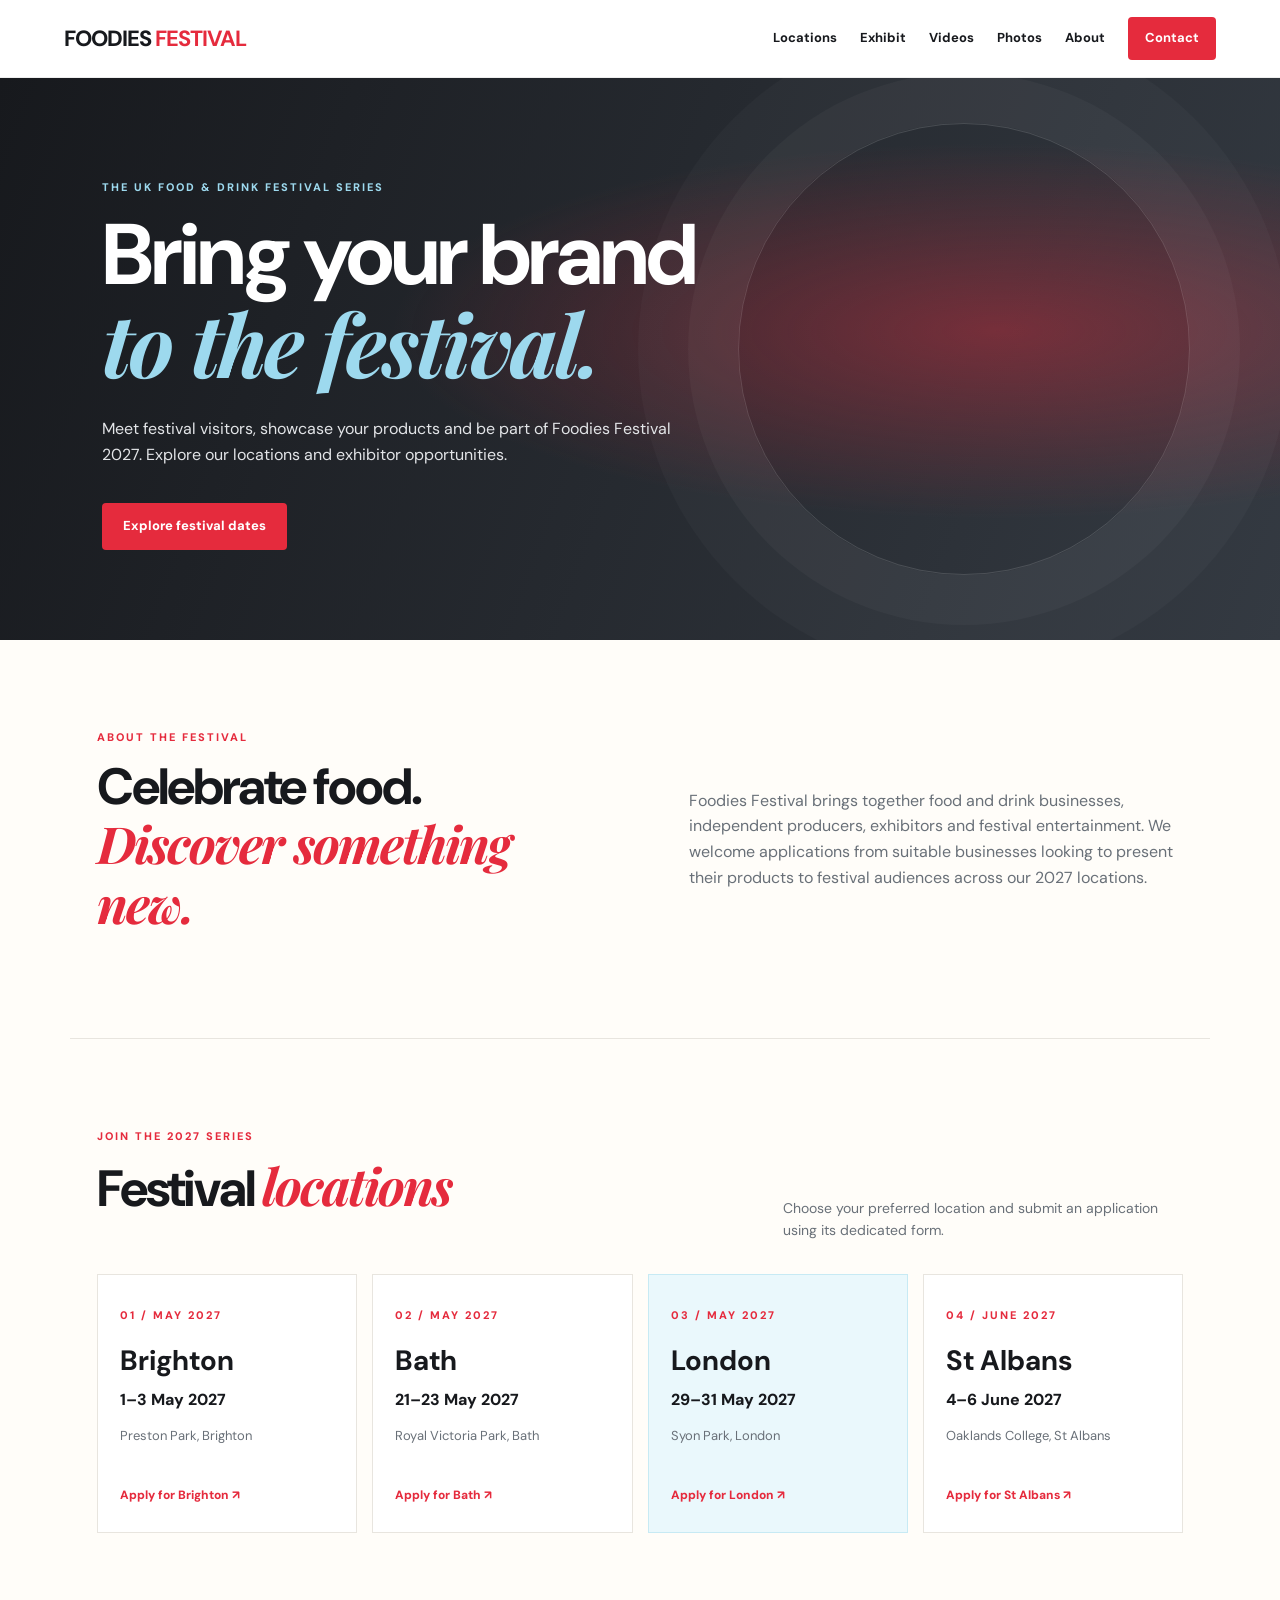
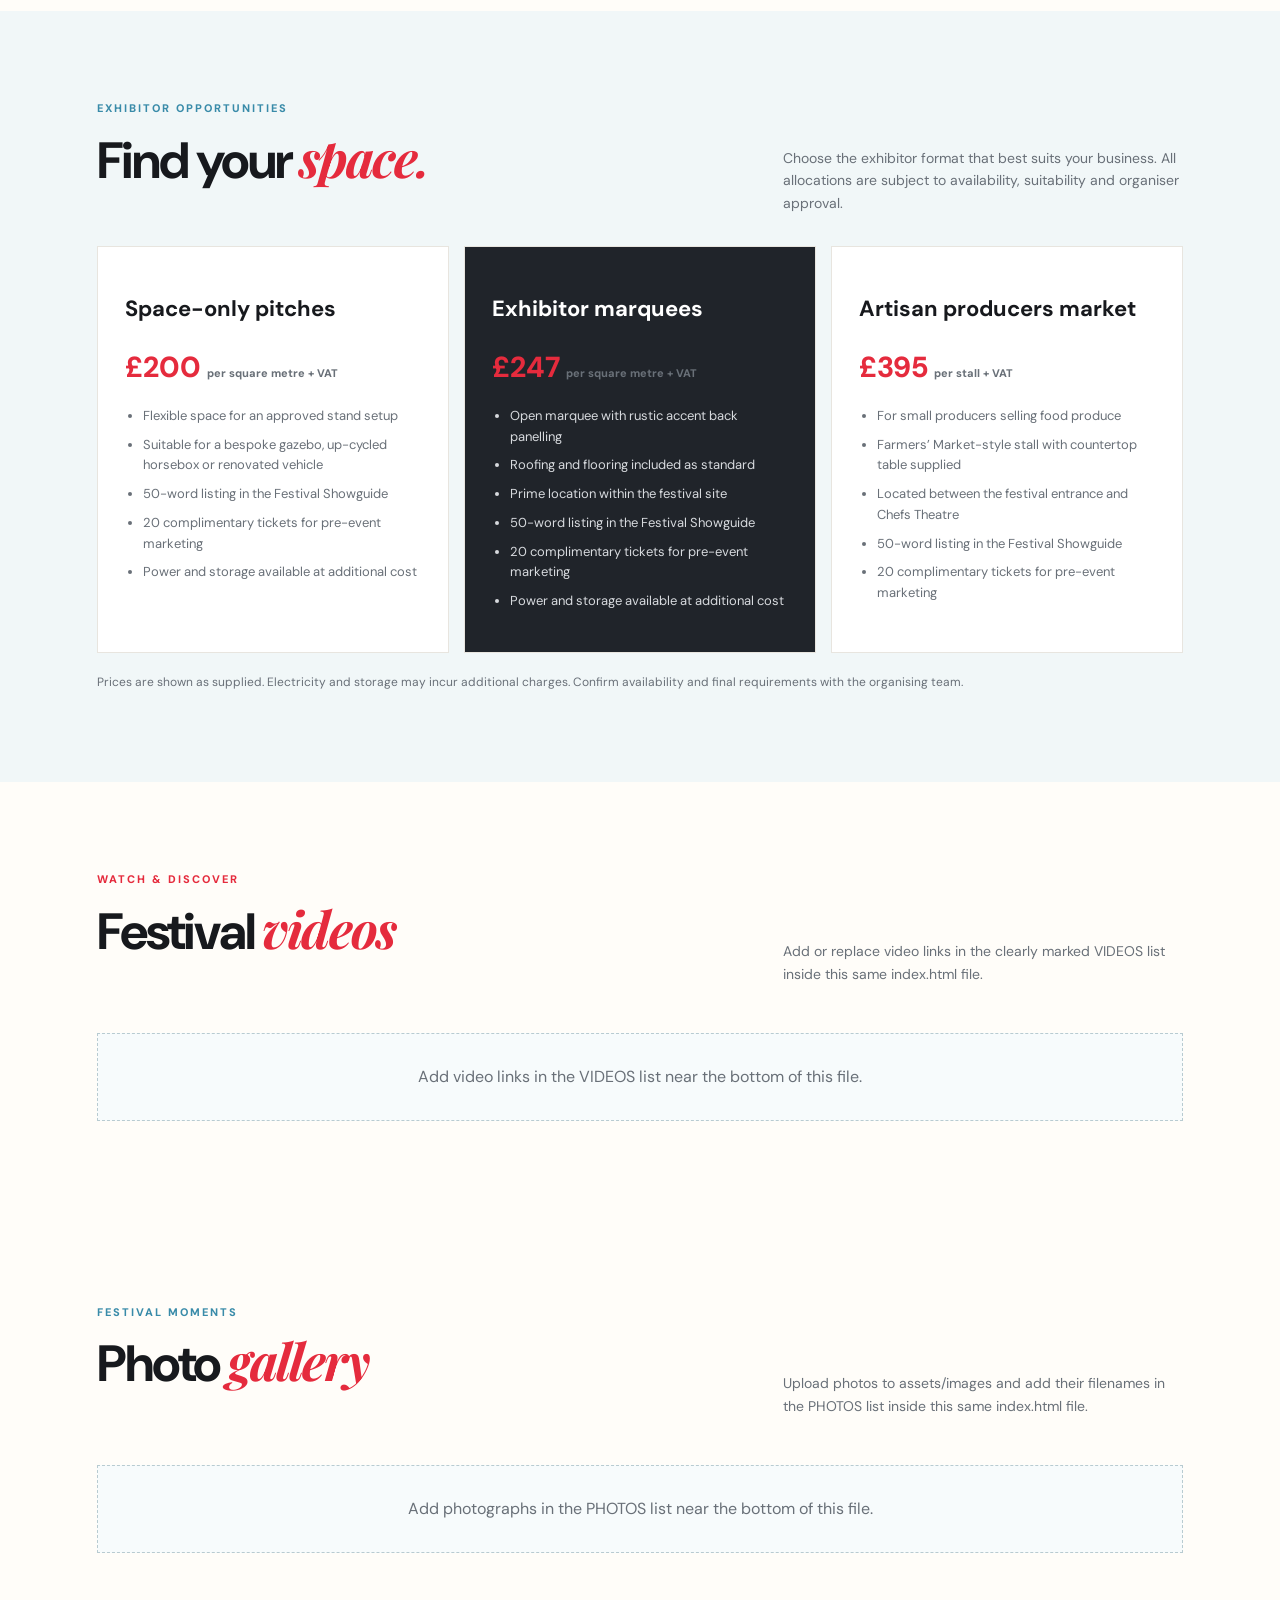
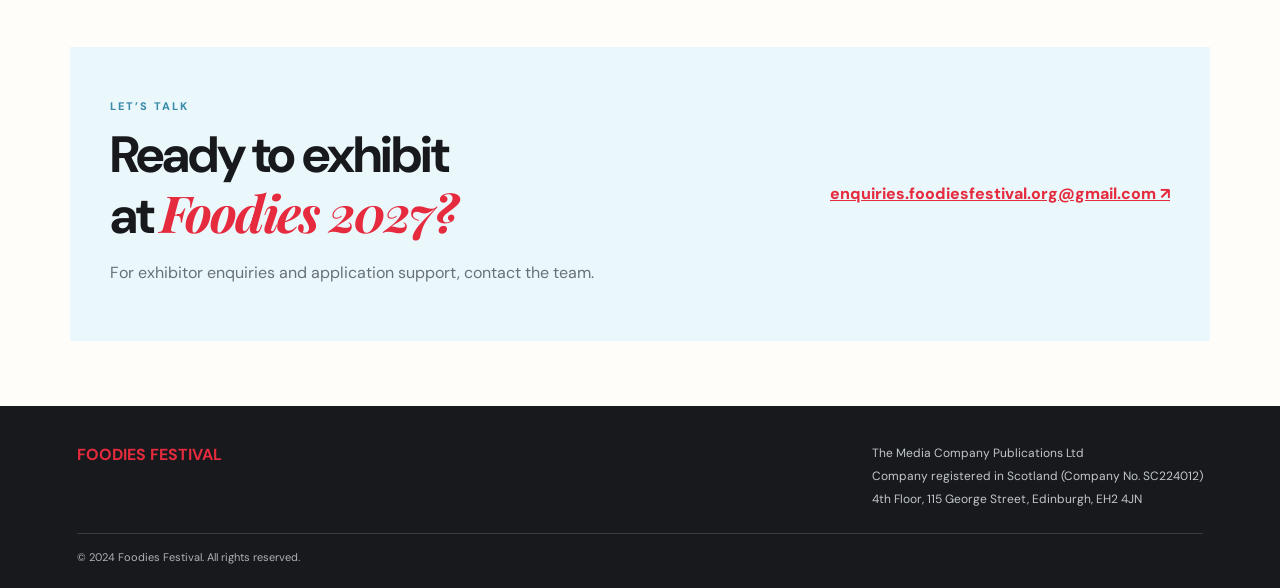
==== index.html @ bf8663ad "Rename foodies-festival-2027-index-only.html to index.html" ====
<!doctype html>
<html lang="en">
<head>
<meta charset="utf-8">
<meta name="viewport" content="width=device-width, initial-scale=1">
<meta name="theme-color" content="#e52b3d">
<meta name="description" content="Foodies Festival 2027 exhibitor and vendor applications.">
<title>Foodies Festival 2027 — Vendor Applications</title>

<!--
FOODIES FESTIVAL 2027 — SINGLE-FILE WEBSITE
Everything (HTML, styling and functionality) is in this index.html file.

ADD YOUR ORIGINAL LOGO:
Upload the original logo image into your GitHub repository at:
assets/images/foodies-logo.png
The website will display it automatically. Keep the logo image as an asset;
an image file cannot be stored inside this HTML file unless converted to
embedded data.

ADD PHOTOS:
1. Upload photos to assets/images/
2. Add their filenames to the PHOTOS list near the bottom of this file.

ADD VIDEOS:
Add YouTube embed links or Google Drive /preview links to the VIDEOS list
near the bottom of this file. For Drive, set sharing to "Anyone with the link".
-->
<style>
@import url('https://fonts.googleapis.com/css2?family=DM+Sans:wght@400;500;600;700;800&family=Playfair+Display:ital,wght@0,600;0,700;1,600&display=swap');
:root{--red:#e52b3d;--blue:#9dd9ee;--ink:#17191d;--muted:#697078;--paper:#fffdf9;--line:#e8e5df;--max:1140px}
*{box-sizing:border-box}html{scroll-behavior:smooth}body{margin:0;background:var(--paper);color:var(--ink);font-family:"DM Sans",Arial,sans-serif;line-height:1.6}a{color:inherit}
header{height:78px;padding:0 5%;display:flex;align-items:center;justify-content:space-between;background:#fff;position:sticky;top:0;z-index:20;border-bottom:1px solid #eee}
.brand{display:flex;align-items:center;text-decoration:none}.brand img{max-width:190px;max-height:58px;object-fit:contain}.brand-fallback{font-size:22px;font-weight:800;letter-spacing:-1px}.brand-fallback b,footer b{color:var(--red)}
nav{display:flex;align-items:center;gap:23px}nav a{text-decoration:none;font-size:13px;font-weight:700}nav a:hover,.event-card a:hover{color:var(--red)}.nav-cta{background:var(--red);color:white;padding:11px 17px;border-radius:4px}
.menu-toggle{display:none;border:0;background:none;font-size:27px}
.hero{min-height:550px;padding:90px max(8%,28px);display:flex;align-items:center;position:relative;overflow:hidden;color:white;background:radial-gradient(ellipse at 78% 45%,#e52b3d66,transparent 43%),linear-gradient(110deg,#17191d,#343a42)}
.hero:after{content:"";position:absolute;width:450px;height:450px;border:1px solid #ffffff25;border-radius:50%;right:7%;top:8%;box-shadow:0 0 0 50px #ffffff08,0 0 0 100px #ffffff06}
.hero-content{position:relative;z-index:1;max-width:690px}.eyebrow,small{font-size:11px;letter-spacing:2px;font-weight:800}.hero .eyebrow{color:var(--blue)}h1{font-size:clamp(48px,7vw,86px);line-height:1.02;letter-spacing:-3px;margin:15px 0 22px}h1 em{font-family:"Playfair Display",Georgia,serif;color:var(--blue)}.hero-copy{max-width:570px;color:#e3e5e8;font-size:16px}.button{display:inline-block;margin-top:20px;padding:13px 21px;background:var(--red);color:white;text-decoration:none;font-weight:800;border-radius:4px;font-size:13px}
.wrap{max-width:var(--max);margin:auto;padding:78px 27px}h2{font-size:clamp(34px,4vw,51px);line-height:1.12;letter-spacing:-2px;margin:8px 0 25px}h2 em{font-family:"Playfair Display",Georgia,serif;color:var(--red)}.red{color:var(--red)}.blue{color:#398ba9}
.intro{display:grid;grid-template-columns:1fr 1fr;gap:9%;align-items:center;border-bottom:1px solid var(--line)}.intro>p,.section-lead,.muted{color:var(--muted)}
.section-head{display:flex;justify-content:space-between;align-items:end;gap:35px;margin-bottom:32px}.section-lead{max-width:400px;margin:0;font-size:14px}
.grid{display:grid;gap:15px}.events{grid-template-columns:repeat(4,1fr)}.event-card{padding:26px 22px;background:white;border:1px solid var(--line);min-height:240px;position:relative}.event-card.featured{background:#eaf8fc;border-color:#c7eaf4}.event-card h3{font-size:28px;margin:13px 0 3px}.event-date{font-weight:800;margin:0}.event-venue{font-size:13px;color:var(--muted);min-height:42px}.event-card a{font-size:12px;color:var(--red);font-weight:800;text-decoration:none}
.pricing{background:#f1f7f8}.pricing .wrap{max-width:var(--max)}.prices{grid-template-columns:repeat(3,1fr)}.price-card{background:white;padding:27px;border:1px solid var(--line)}.price-card.dark{background:#20242a;color:white}.price-card h3{font-size:22px;line-height:1.2}.price{font-size:29px;color:var(--red);font-weight:800;margin:8px 0 15px}.price small{font-size:11px;letter-spacing:0;color:var(--muted)}.price-card ul{padding-left:18px;color:var(--muted);font-size:13px}.price-card.dark ul{color:#d7dade}.price-card li{margin:8px 0}.note{font-size:12px;color:var(--muted);margin-top:20px}
.video-grid{grid-template-columns:repeat(2,1fr)}.video-frame{aspect-ratio:16/9;background:#17191d;border-radius:5px;overflow:hidden}.video-frame iframe{width:100%;height:100%;border:0}.video-card h3{font-size:14px;margin:10px 0}
.photo-grid{grid-template-columns:repeat(3,1fr)}.photo-tile{padding:0;border:0;aspect-ratio:4/3;overflow:hidden;background:#eaf8fc;cursor:zoom-in;border-radius:4px}.photo-tile img{width:100%;height:100%;object-fit:cover;display:block;transition:transform .3s}.photo-tile:hover img{transform:scale(1.04)}.empty{grid-column:1/-1;padding:30px;text-align:center;border:1px dashed #b8cbd1;color:var(--muted);background:#f7fbfc}
.contact{display:flex;align-items:center;justify-content:space-between;gap:25px;background:#eaf8fc;margin-bottom:65px;padding:40px}.contact h2{margin-bottom:10px}.contact a{font-weight:800;color:var(--red);overflow-wrap:anywhere}
footer{background:#17191d;color:white;padding:36px 6% 22px}footer .foot-inner{max-width:var(--max);margin:auto;display:flex;justify-content:space-between;gap:25px;align-items:start}footer p{font-size:12px;line-height:1.9;color:#c2c7cc;margin:0}footer .copyright{max-width:var(--max);margin:22px auto 0;border-top:1px solid #ffffff25;padding-top:15px;color:#aeb3b9;font-size:11px}
dialog{border:0;padding:14px;background:#111;max-width:94vw;border-radius:6px}dialog::backdrop{background:#000d}dialog img{display:block;max-width:88vw;max-height:80vh;object-fit:contain}dialog button{display:block;margin:0 0 8px auto;border:0;padding:7px 12px;cursor:pointer}
@media(max-width:850px){nav{gap:13px}nav a{font-size:12px}.events{grid-template-columns:repeat(2,1fr)}.prices{grid-template-columns:1fr 1fr}.price-card:last-child{grid-column:1/-1}}
@media(max-width:650px){header{height:68px}.menu-toggle{display:block}nav{display:none;position:absolute;top:68px;left:0;right:0;background:#fff;padding:20px 25px 24px;box-shadow:0 10px 18px #0001;align-items:stretch;flex-direction:column;gap:17px}nav.open{display:flex}nav .nav-cta{text-align:center}.hero{min-height:510px;padding:75px 25px}.wrap{padding:60px 22px}.intro{grid-template-columns:1fr;gap:12px}.section-head{display:block}.section-lead{margin-top:13px}.events,.prices,.video-grid{grid-template-columns:1fr}.price-card:last-child{grid-column:auto}.photo-grid{grid-template-columns:repeat(2,1fr)}.contact{display:block;margin:0 14px 50px;padding:28px 22px}.contact a{display:inline-block;margin-top:17px;font-size:14px}footer .foot-inner{display:block}footer p{margin-top:16px}}
@media(prefers-reduced-motion:reduce){html{scroll-behavior:auto}*,*::before,*::after{transition:none!important}}
</style>
</head>
<body>
<header>
  <a class="brand" href="#home" aria-label="Foodies Festival home">
    <img src="assets/images/foodies-logo.png" alt="Foodies Festival logo" onerror="this.hidden=true;this.nextElementSibling.hidden=false">
    <span class="brand-fallback" hidden>FOODIES <b>FESTIVAL</b></span>
  </a>
  <button class="menu-toggle" aria-label="Open menu" aria-expanded="false">☰</button>
  <nav>
    <a href="#locations">Locations</a><a href="#opportunities">Exhibit</a><a href="#videos">Videos</a><a href="#gallery">Photos</a><a href="#about">About</a><a href="#contact" class="nav-cta">Contact</a>
  </nav>
</header>

<main id="home">
<section class="hero"><div class="hero-content">
  <p class="eyebrow">THE UK FOOD & DRINK FESTIVAL SERIES</p>
  <h1>Bring your brand<br><em>to the festival.</em></h1>
  <p class="hero-copy">Meet festival visitors, showcase your products and be part of Foodies Festival 2027. Explore our locations and exhibitor opportunities.</p>
  <a class="button" href="#locations">Explore festival dates</a>
</div></section>

<section class="wrap intro" id="about">
  <div><p class="eyebrow red">ABOUT THE FESTIVAL</p><h2>Celebrate food.<br><em>Discover something new.</em></h2></div>
  <p>Foodies Festival brings together food and drink businesses, independent producers, exhibitors and festival entertainment. We welcome applications from suitable businesses looking to present their products to festival audiences across our 2027 locations.</p>
</section>

<section class="wrap" id="locations">
  <div class="section-head"><div><p class="eyebrow red">JOIN THE 2027 SERIES</p><h2>Festival <em>locations</em></h2></div><p class="section-lead">Choose your preferred location and submit an application using its dedicated form.</p></div>
  <div class="grid events">
    <article class="event-card"><small class="red">01 / MAY 2027</small><h3>Brighton</h3><p class="event-date">1–3 May 2027</p><p class="event-venue">Preston Park, Brighton</p><a href="https://forms.gle/UnJWGFbuZVYTv3YJ9" target="_blank" rel="noopener">Apply for Brighton ↗</a></article>
    <article class="event-card"><small class="red">02 / MAY 2027</small><h3>Bath</h3><p class="event-date">21–23 May 2027</p><p class="event-venue">Royal Victoria Park, Bath</p><a href="https://forms.gle/Rv2wLnhvD7RY8WnKA" target="_blank" rel="noopener">Apply for Bath ↗</a></article>
    <article class="event-card featured"><small class="red">03 / MAY 2027</small><h3>London</h3><p class="event-date">29–31 May 2027</p><p class="event-venue">Syon Park, London</p><a href="https://forms.gle/SWzJC5YwPgg1yeUp7" target="_blank" rel="noopener">Apply for London ↗</a></article>
    <article class="event-card"><small class="red">04 / JUNE 2027</small><h3>St Albans</h3><p class="event-date">4–6 June 2027</p><p class="event-venue">Oaklands College, St Albans</p><a href="https://forms.gle/ar5641Hg3BvzJhQH6" target="_blank" rel="noopener">Apply for St Albans ↗</a></article>
  </div>
</section>

<section class="pricing" id="opportunities"><div class="wrap">
  <div class="section-head"><div><p class="eyebrow blue">EXHIBITOR OPPORTUNITIES</p><h2>Find your <em>space.</em></h2></div><p class="section-lead">Choose the exhibitor format that best suits your business. All allocations are subject to availability, suitability and organiser approval.</p></div>
  <div class="grid prices">
    <article class="price-card"><h3>Space-only pitches</h3><p class="price">£200 <small>per square metre + VAT</small></p><ul><li>Flexible space for an approved stand setup</li><li>Suitable for a bespoke gazebo, up-cycled horsebox or renovated vehicle</li><li>50-word listing in the Festival Showguide</li><li>20 complimentary tickets for pre-event marketing</li><li>Power and storage available at additional cost</li></ul></article>
    <article class="price-card dark"><h3>Exhibitor marquees</h3><p class="price">£247 <small>per square metre + VAT</small></p><ul><li>Open marquee with rustic accent back panelling</li><li>Roofing and flooring included as standard</li><li>Prime location within the festival site</li><li>50-word listing in the Festival Showguide</li><li>20 complimentary tickets for pre-event marketing</li><li>Power and storage available at additional cost</li></ul></article>
    <article class="price-card"><h3>Artisan producers market</h3><p class="price">£395 <small>per stall + VAT</small></p><ul><li>For small producers selling food produce</li><li>Farmers’ Market-style stall with countertop table supplied</li><li>Located between the festival entrance and Chefs Theatre</li><li>50-word listing in the Festival Showguide</li><li>20 complimentary tickets for pre-event marketing</li></ul></article>
  </div>
  <p class="note">Prices are shown as supplied. Electricity and storage may incur additional charges. Confirm availability and final requirements with the organising team.</p>
</div></section>

<section class="wrap" id="videos">
  <div class="section-head"><div><p class="eyebrow red">WATCH & DISCOVER</p><h2>Festival <em>videos</em></h2></div><p class="section-lead">Add or replace video links in the clearly marked VIDEOS list inside this same index.html file.</p></div>
  <div id="video-gallery" class="grid video-grid"><p class="empty">Add video links in the VIDEOS list near the bottom of this file.</p></div>
</section>

<section class="wrap" id="gallery">
  <div class="section-head"><div><p class="eyebrow blue">FESTIVAL MOMENTS</p><h2>Photo <em>gallery</em></h2></div><p class="section-lead">Upload photos to assets/images and add their filenames in the PHOTOS list inside this same index.html file.</p></div>
  <div id="photo-gallery" class="grid photo-grid"><p class="empty">Add photographs in the PHOTOS list near the bottom of this file.</p></div>
</section>

<section class="wrap contact" id="contact">
  <div><p class="eyebrow blue">LET’S TALK</p><h2>Ready to exhibit<br>at <em>Foodies 2027?</em></h2><p class="muted">For exhibitor enquiries and application support, contact the team.</p></div>
  <a href="mailto:enquiries.foodiesfestival.org@gmail.com">enquiries.foodiesfestival.org@gmail.com ↗</a>
</section>
</main>

<footer><div class="foot-inner"><div><b>FOODIES FESTIVAL</b></div><p>The Media Company Publications Ltd<br>Company registered in Scotland (Company No. SC224012)<br>4th Floor, 115 George Street, Edinburgh, EH2 4JN</p></div><div class="copyright">© 2024 Foodies Festival. All rights reserved.</div></footer>
<dialog id="photo-viewer"><button id="close-viewer" type="button">Close ×</button><img id="viewer-image" alt="Enlarged festival photograph"></dialog>

<script>
/* ==========================================================
   EDIT ONLY THESE TWO LISTS TO ADD YOUR PHOTOS AND VIDEOS.
   This script is part of index.html — no extra JS file needed.
   ========================================================== */

// PHOTOS: Upload each image to assets/images/ and list its path.
// Example: { src: "assets/images/brighton-01.jpg", alt: "Brighton festival" }
const PHOTOS = [
  // { src: "assets/images/photo-01.jpg", alt: "Foodies Festival food stalls" },
  // { src: "assets/images/photo-02.jpg", alt: "Festival visitors" }
];

// VIDEOS: Google Drive uses /preview. YouTube uses /embed/VIDEO_ID.
// Example: { title: "Festival highlights", url: "https://drive.google.com/file/d/FILE_ID/preview" }
const VIDEOS = [
  // { title: "Foodies Festival highlights", url: "https://drive.google.com/file/d/FILE_ID/preview" },
  // { title: "Festival video", url: "https://www.youtube.com/embed/VIDEO_ID" }
];

document.addEventListener("DOMContentLoaded", () => {
  const menu = document.querySelector(".menu-toggle");
  const nav = document.querySelector("header nav");
  menu?.addEventListener("click", () => {
    const open = nav.classList.toggle("open");
    menu.setAttribute("aria-expanded", String(open));
    menu.setAttribute("aria-label", open ? "Close menu" : "Open menu");
  });
  nav?.querySelectorAll("a").forEach(link => link.addEventListener("click", () => {
    nav.classList.remove("open");
    menu?.setAttribute("aria-expanded", "false");
  }));

  const photoArea = document.getElementById("photo-gallery");
  if (PHOTOS.length) {
    photoArea.innerHTML = "";
    PHOTOS.forEach(photo => {
      const button = document.createElement("button");
      button.className = "photo-tile";
      button.type = "button";
      const image = document.createElement("img");
      image.src = photo.src;
      image.alt = photo.alt || "Foodies Festival photograph";
      image.loading = "lazy";
      button.appendChild(image);
      button.addEventListener("click", () => {
        document.getElementById("viewer-image").src = photo.src;
        document.getElementById("viewer-image").alt = image.alt;
        document.getElementById("photo-viewer").showModal();
      });
      photoArea.appendChild(button);
    });
  }

  const videoArea = document.getElementById("video-gallery");
  if (VIDEOS.length) {
    videoArea.innerHTML = "";
    VIDEOS.forEach(video => {
      const card = document.createElement("article");
      card.className = "video-card";
      const frame = document.createElement("div");
      frame.className = "video-frame";
      const iframe = document.createElement("iframe");
      iframe.src = video.url;
      iframe.title = video.title || "Foodies Festival video";
      iframe.loading = "lazy";
      iframe.allow = "autoplay; encrypted-media; picture-in-picture";
      iframe.allowFullscreen = true;
      const title = document.createElement("h3");
      title.textContent = video.title || "Festival video";
      frame.appendChild(iframe);
      card.append(frame, title);
      videoArea.appendChild(card);
    });
  }

  document.getElementById("close-viewer")?.addEventListener("click", () => {
    document.getElementById("photo-viewer").close();
  });
  document.getElementById("photo-viewer")?.addEventListener("click", event => {
    if (event.target.id === "photo-viewer") event.target.close();
  });
});
</script>
</body>
</html>
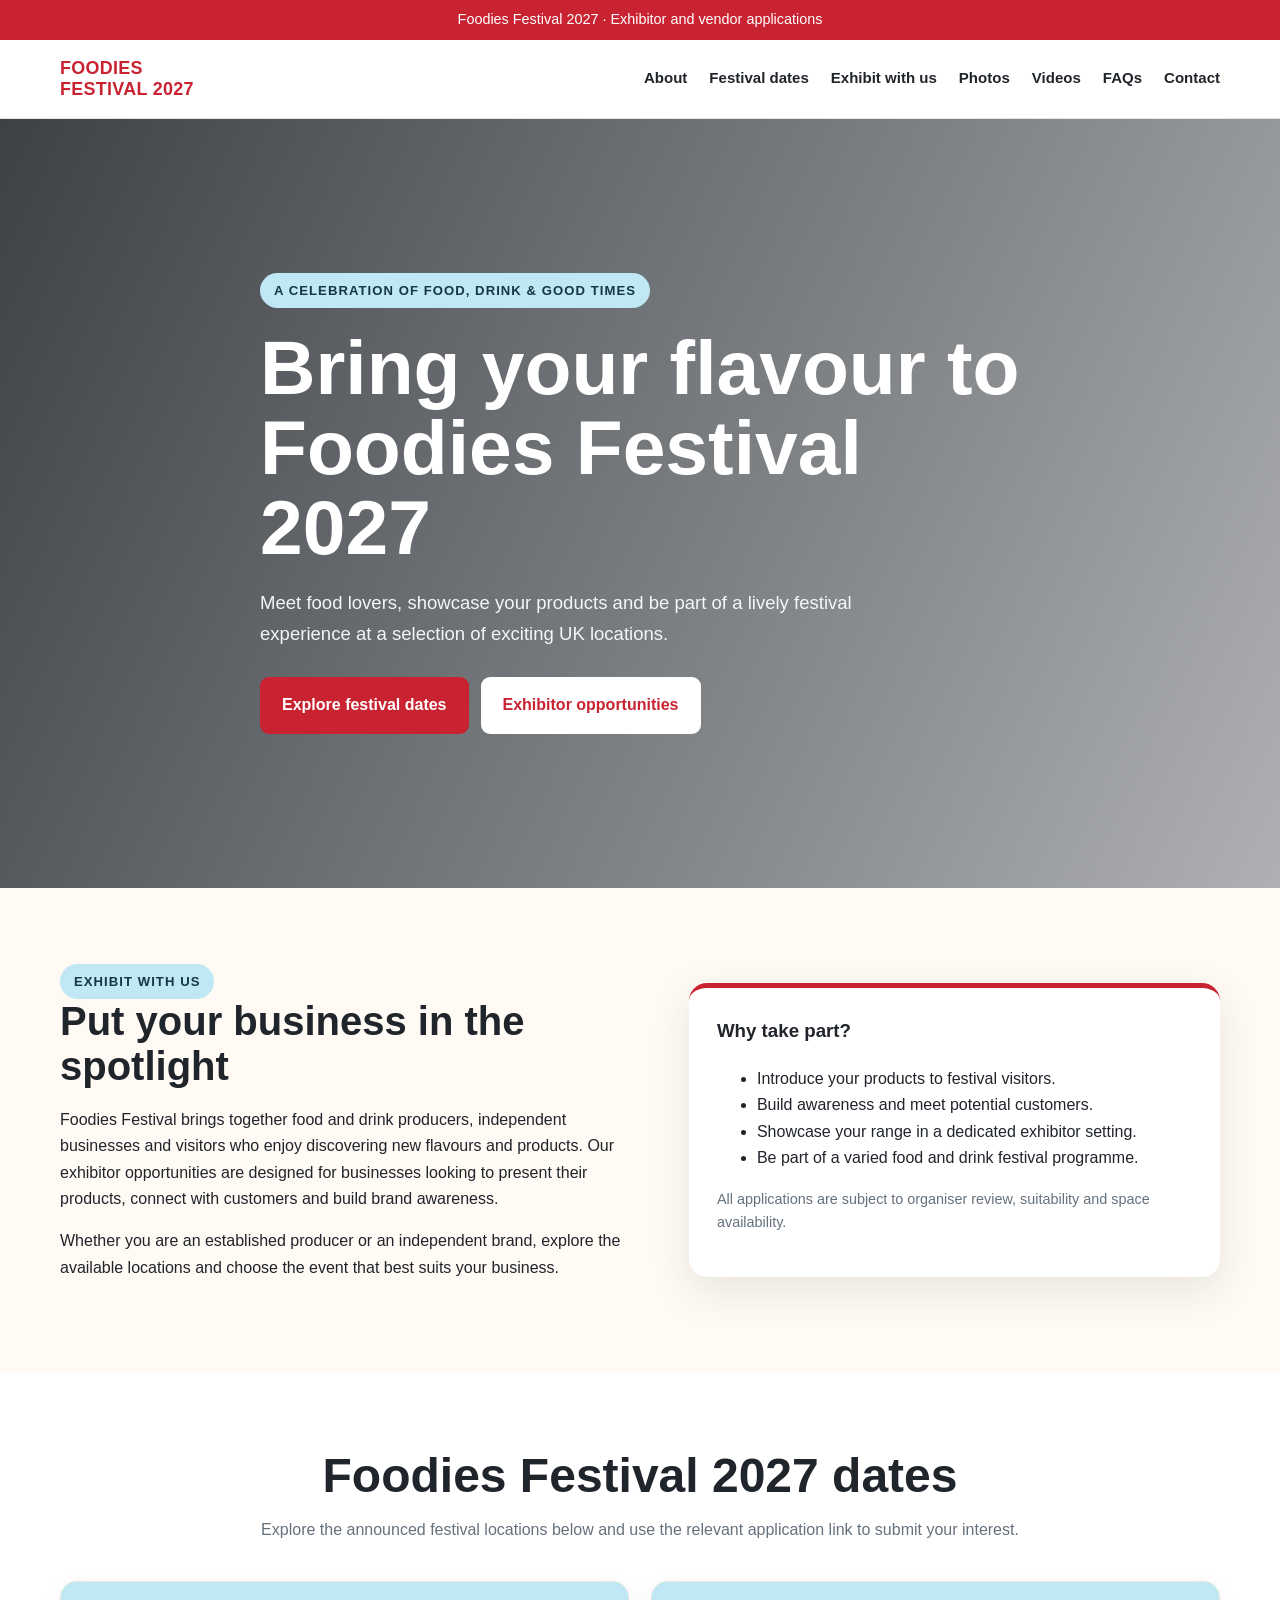
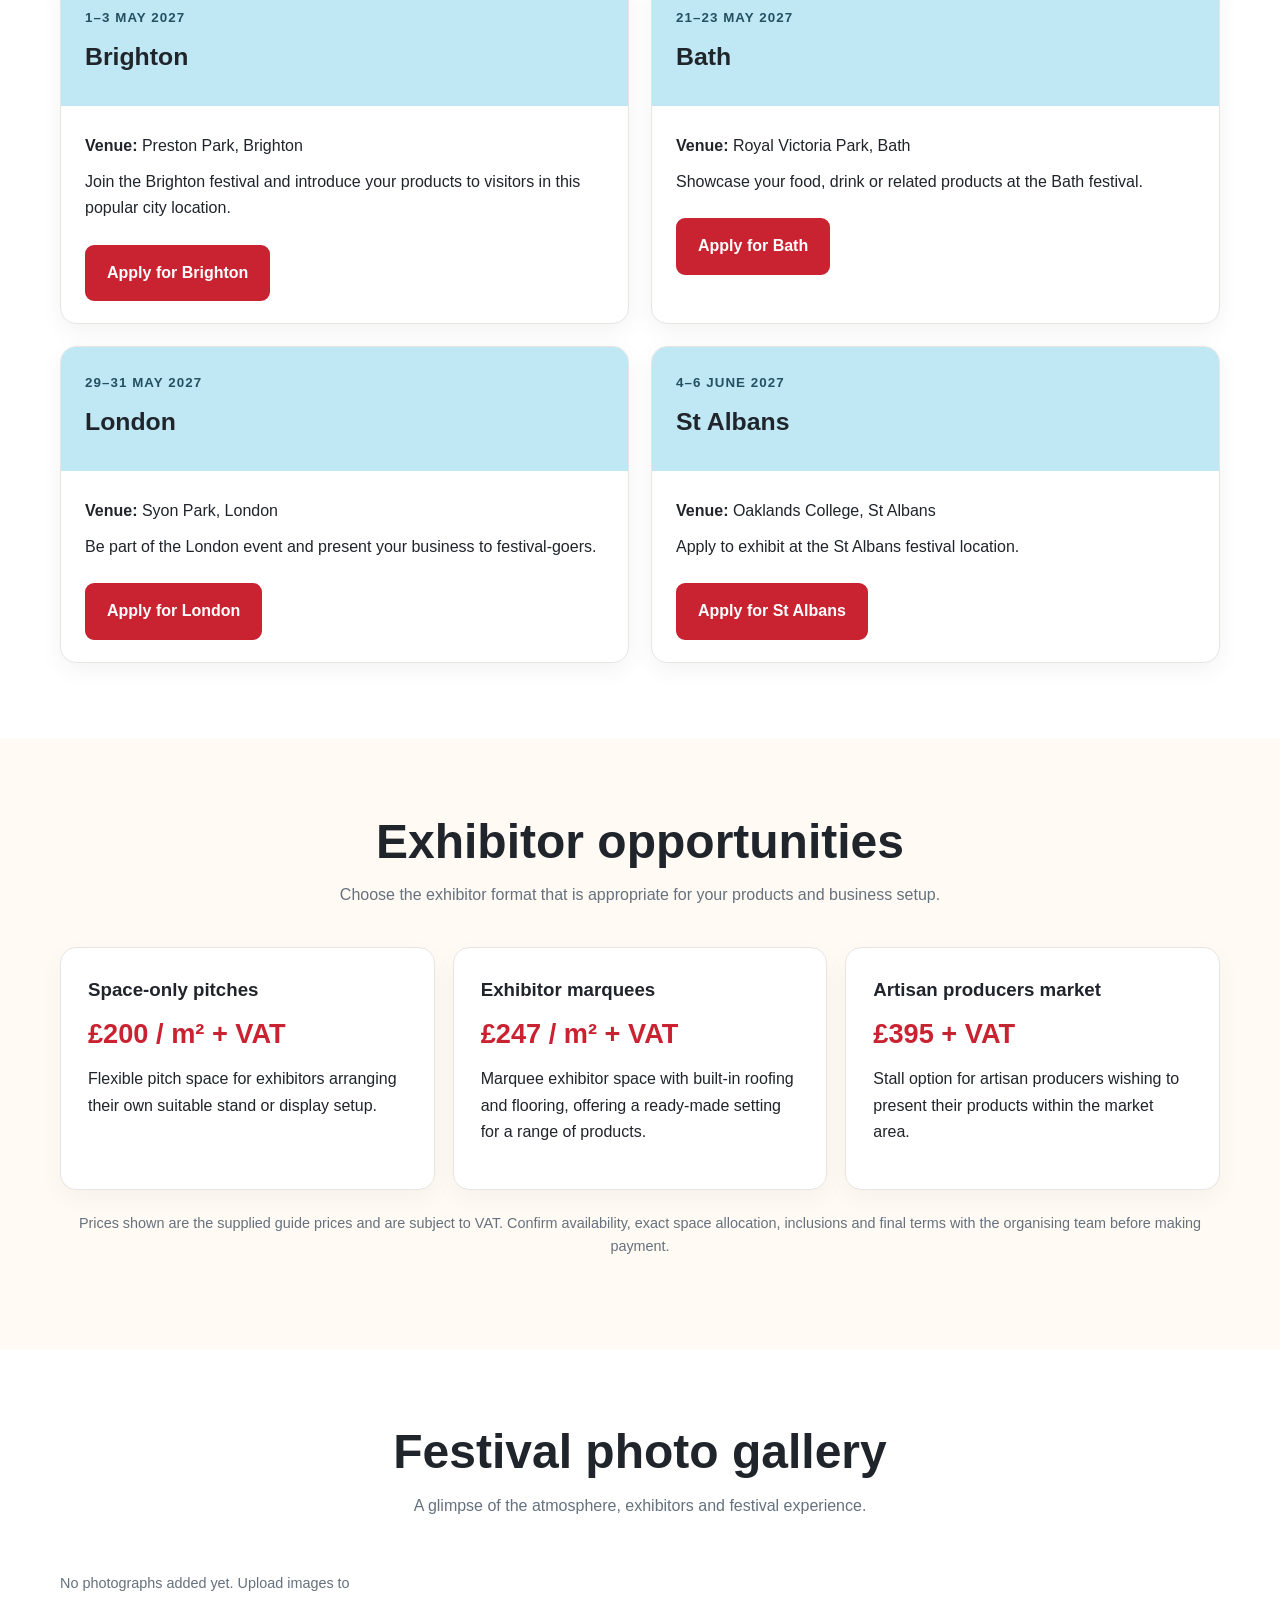
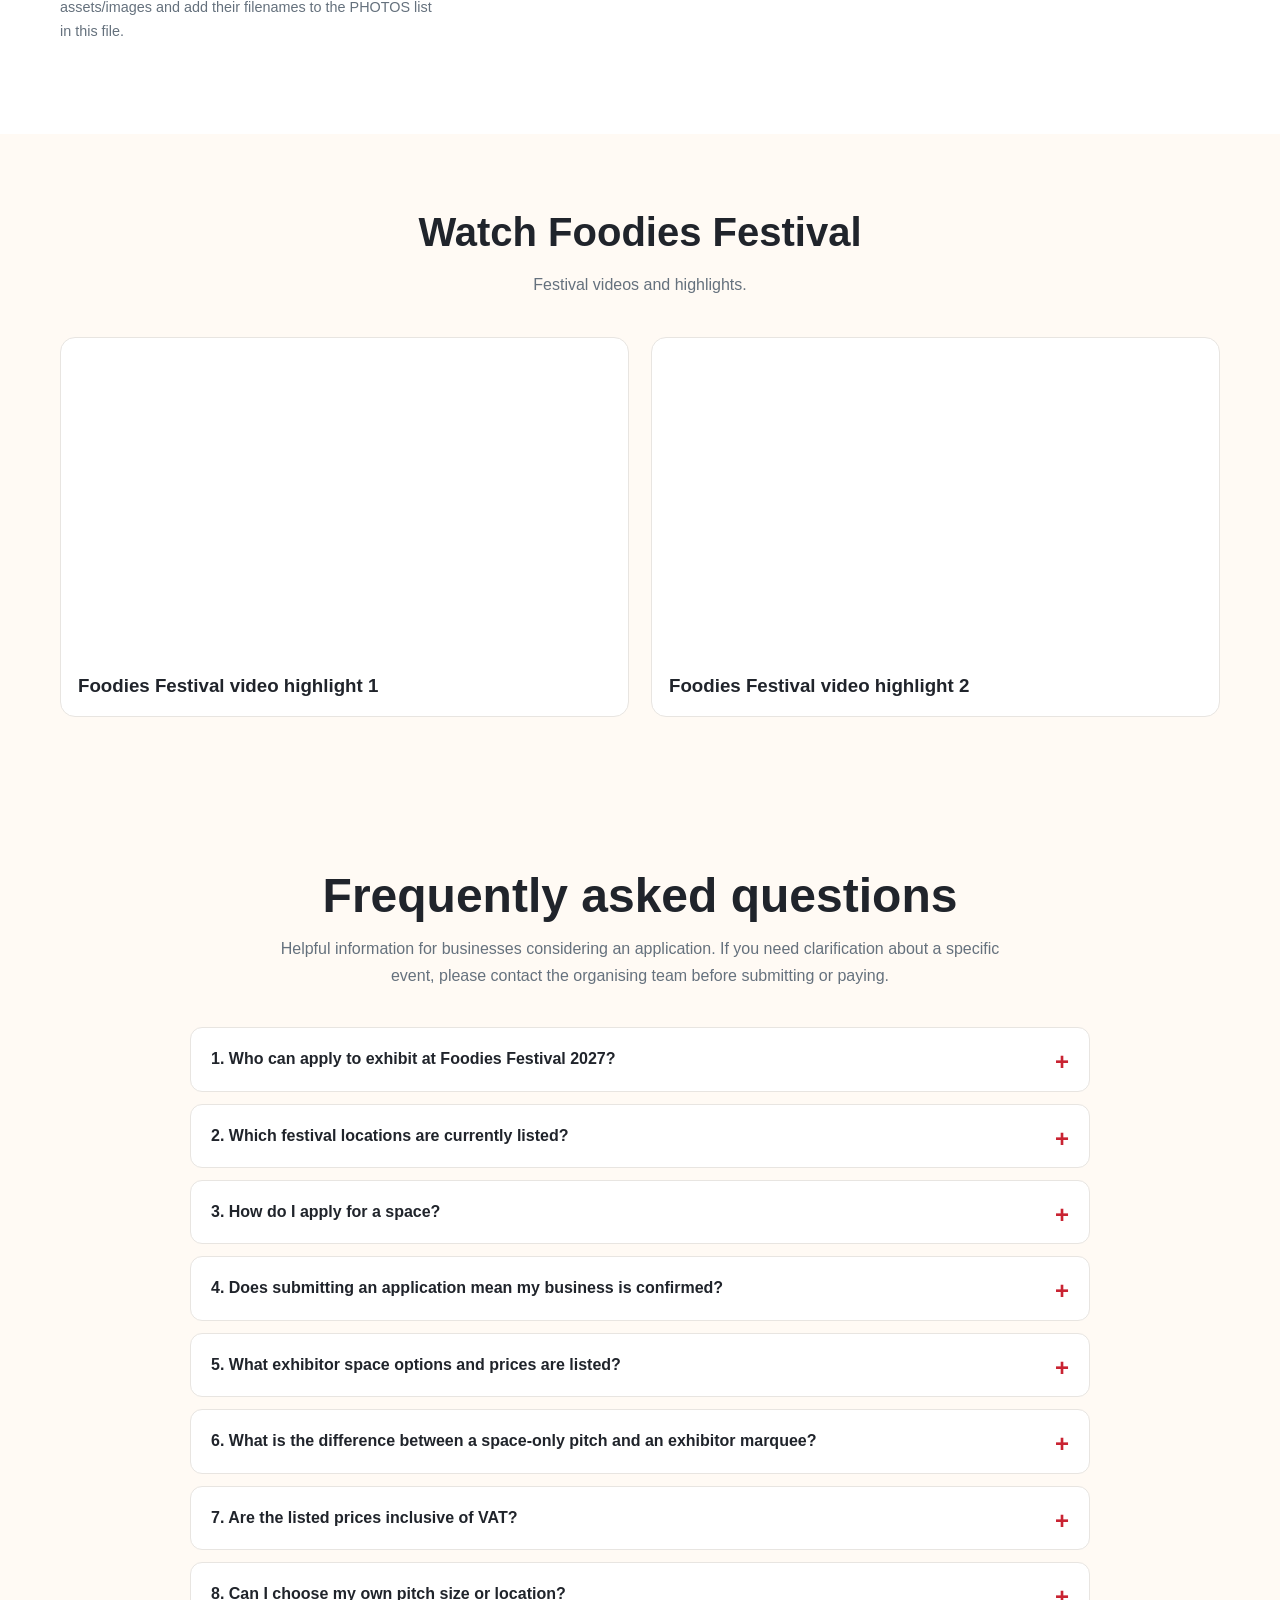
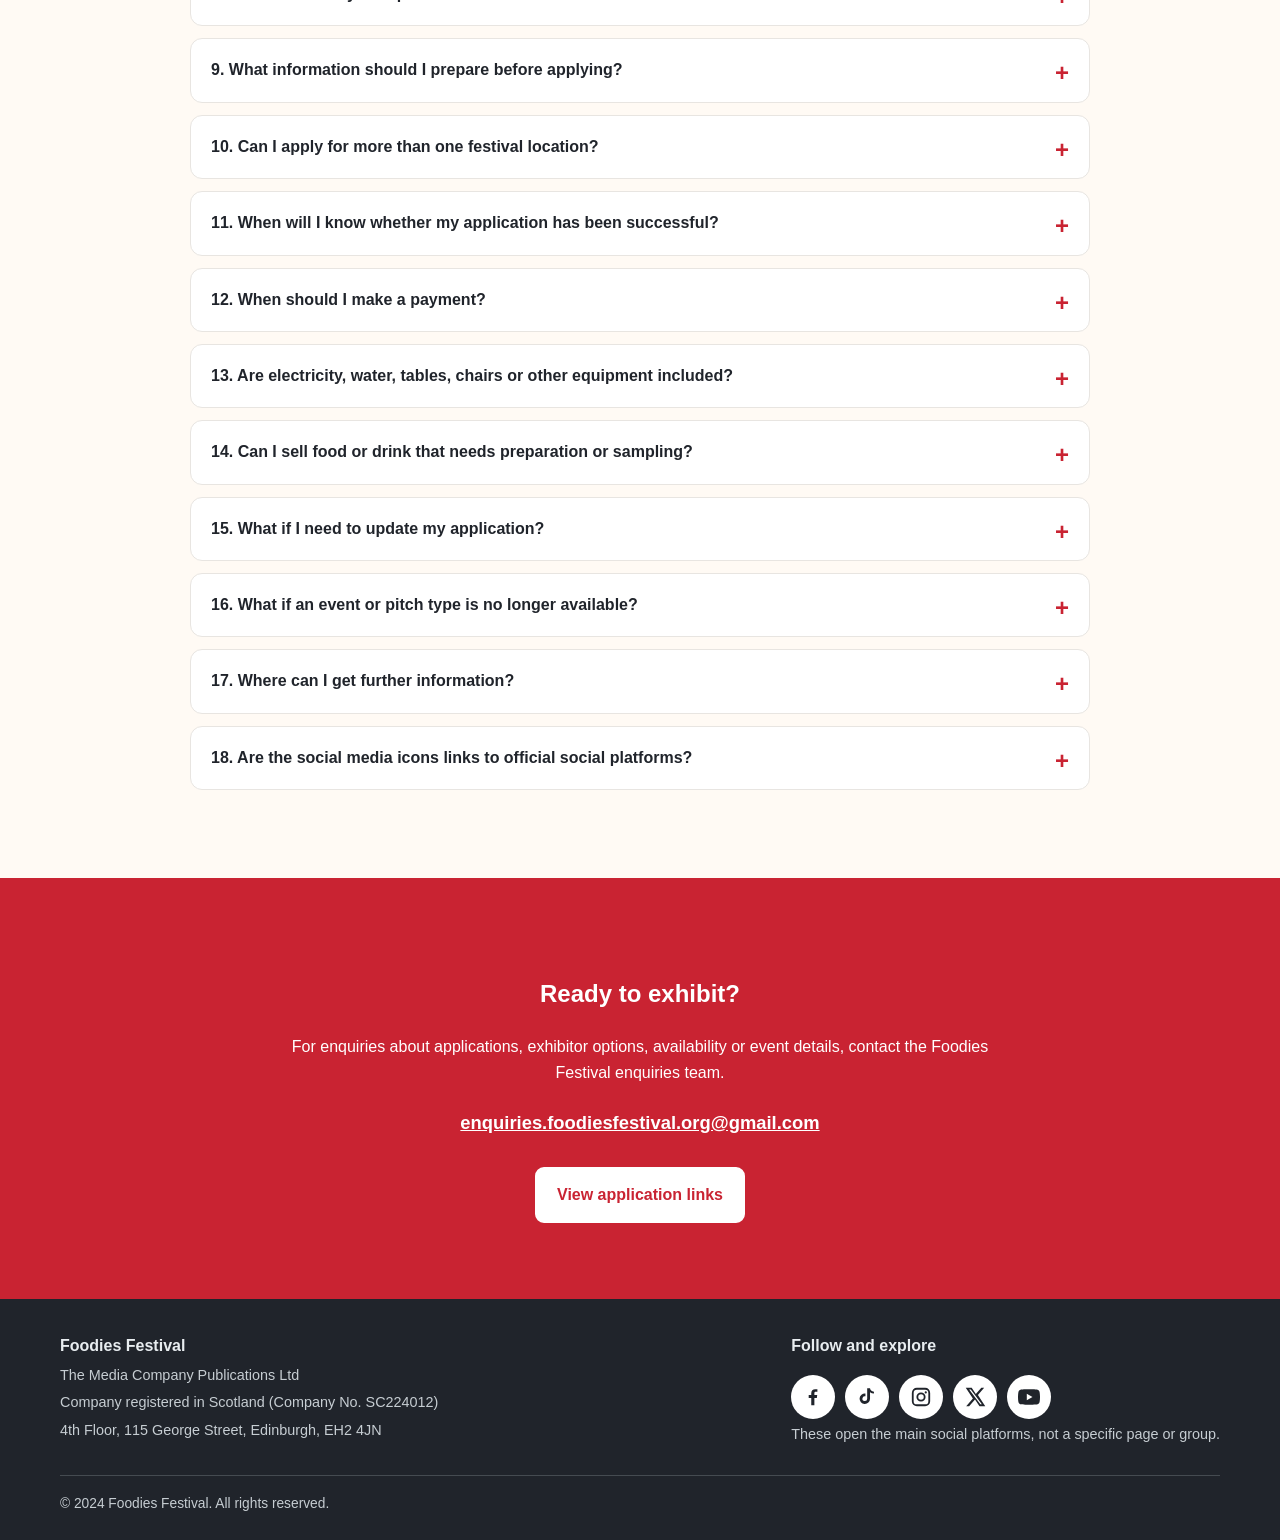
==== commit 375466f2: "Rename foodies-festival-2027-index.html to index.html" ====
--- a/index.html
+++ b/index.html
@@ -1,204 +1,209 @@
-<!doctype html>
+<!DOCTYPE html>
 <html lang="en">
 <head>
-<meta charset="utf-8">
-<meta name="viewport" content="width=device-width, initial-scale=1">
-<meta name="theme-color" content="#e52b3d">
-<meta name="description" content="Foodies Festival 2027 exhibitor and vendor applications.">
-<title>Foodies Festival 2027 — Vendor Applications</title>
-
-<!--
-FOODIES FESTIVAL 2027 — SINGLE-FILE WEBSITE
-Everything (HTML, styling and functionality) is in this index.html file.
-
-ADD YOUR ORIGINAL LOGO:
-Upload the original logo image into your GitHub repository at:
-assets/images/foodies-logo.png
-The website will display it automatically. Keep the logo image as an asset;
-an image file cannot be stored inside this HTML file unless converted to
-embedded data.
-
-ADD PHOTOS:
-1. Upload photos to assets/images/
-2. Add their filenames to the PHOTOS list near the bottom of this file.
-
-ADD VIDEOS:
-Add YouTube embed links or Google Drive /preview links to the VIDEOS list
-near the bottom of this file. For Drive, set sharing to "Anyone with the link".
--->
-<style>
-@import url('https://fonts.googleapis.com/css2?family=DM+Sans:wght@400;500;600;700;800&family=Playfair+Display:ital,wght@0,600;0,700;1,600&display=swap');
-:root{--red:#e52b3d;--blue:#9dd9ee;--ink:#17191d;--muted:#697078;--paper:#fffdf9;--line:#e8e5df;--max:1140px}
-*{box-sizing:border-box}html{scroll-behavior:smooth}body{margin:0;background:var(--paper);color:var(--ink);font-family:"DM Sans",Arial,sans-serif;line-height:1.6}a{color:inherit}
-header{height:78px;padding:0 5%;display:flex;align-items:center;justify-content:space-between;background:#fff;position:sticky;top:0;z-index:20;border-bottom:1px solid #eee}
-.brand{display:flex;align-items:center;text-decoration:none}.brand img{max-width:190px;max-height:58px;object-fit:contain}.brand-fallback{font-size:22px;font-weight:800;letter-spacing:-1px}.brand-fallback b,footer b{color:var(--red)}
-nav{display:flex;align-items:center;gap:23px}nav a{text-decoration:none;font-size:13px;font-weight:700}nav a:hover,.event-card a:hover{color:var(--red)}.nav-cta{background:var(--red);color:white;padding:11px 17px;border-radius:4px}
-.menu-toggle{display:none;border:0;background:none;font-size:27px}
-.hero{min-height:550px;padding:90px max(8%,28px);display:flex;align-items:center;position:relative;overflow:hidden;color:white;background:radial-gradient(ellipse at 78% 45%,#e52b3d66,transparent 43%),linear-gradient(110deg,#17191d,#343a42)}
-.hero:after{content:"";position:absolute;width:450px;height:450px;border:1px solid #ffffff25;border-radius:50%;right:7%;top:8%;box-shadow:0 0 0 50px #ffffff08,0 0 0 100px #ffffff06}
-.hero-content{position:relative;z-index:1;max-width:690px}.eyebrow,small{font-size:11px;letter-spacing:2px;font-weight:800}.hero .eyebrow{color:var(--blue)}h1{font-size:clamp(48px,7vw,86px);line-height:1.02;letter-spacing:-3px;margin:15px 0 22px}h1 em{font-family:"Playfair Display",Georgia,serif;color:var(--blue)}.hero-copy{max-width:570px;color:#e3e5e8;font-size:16px}.button{display:inline-block;margin-top:20px;padding:13px 21px;background:var(--red);color:white;text-decoration:none;font-weight:800;border-radius:4px;font-size:13px}
-.wrap{max-width:var(--max);margin:auto;padding:78px 27px}h2{font-size:clamp(34px,4vw,51px);line-height:1.12;letter-spacing:-2px;margin:8px 0 25px}h2 em{font-family:"Playfair Display",Georgia,serif;color:var(--red)}.red{color:var(--red)}.blue{color:#398ba9}
-.intro{display:grid;grid-template-columns:1fr 1fr;gap:9%;align-items:center;border-bottom:1px solid var(--line)}.intro>p,.section-lead,.muted{color:var(--muted)}
-.section-head{display:flex;justify-content:space-between;align-items:end;gap:35px;margin-bottom:32px}.section-lead{max-width:400px;margin:0;font-size:14px}
-.grid{display:grid;gap:15px}.events{grid-template-columns:repeat(4,1fr)}.event-card{padding:26px 22px;background:white;border:1px solid var(--line);min-height:240px;position:relative}.event-card.featured{background:#eaf8fc;border-color:#c7eaf4}.event-card h3{font-size:28px;margin:13px 0 3px}.event-date{font-weight:800;margin:0}.event-venue{font-size:13px;color:var(--muted);min-height:42px}.event-card a{font-size:12px;color:var(--red);font-weight:800;text-decoration:none}
-.pricing{background:#f1f7f8}.pricing .wrap{max-width:var(--max)}.prices{grid-template-columns:repeat(3,1fr)}.price-card{background:white;padding:27px;border:1px solid var(--line)}.price-card.dark{background:#20242a;color:white}.price-card h3{font-size:22px;line-height:1.2}.price{font-size:29px;color:var(--red);font-weight:800;margin:8px 0 15px}.price small{font-size:11px;letter-spacing:0;color:var(--muted)}.price-card ul{padding-left:18px;color:var(--muted);font-size:13px}.price-card.dark ul{color:#d7dade}.price-card li{margin:8px 0}.note{font-size:12px;color:var(--muted);margin-top:20px}
-.video-grid{grid-template-columns:repeat(2,1fr)}.video-frame{aspect-ratio:16/9;background:#17191d;border-radius:5px;overflow:hidden}.video-frame iframe{width:100%;height:100%;border:0}.video-card h3{font-size:14px;margin:10px 0}
-.photo-grid{grid-template-columns:repeat(3,1fr)}.photo-tile{padding:0;border:0;aspect-ratio:4/3;overflow:hidden;background:#eaf8fc;cursor:zoom-in;border-radius:4px}.photo-tile img{width:100%;height:100%;object-fit:cover;display:block;transition:transform .3s}.photo-tile:hover img{transform:scale(1.04)}.empty{grid-column:1/-1;padding:30px;text-align:center;border:1px dashed #b8cbd1;color:var(--muted);background:#f7fbfc}
-.contact{display:flex;align-items:center;justify-content:space-between;gap:25px;background:#eaf8fc;margin-bottom:65px;padding:40px}.contact h2{margin-bottom:10px}.contact a{font-weight:800;color:var(--red);overflow-wrap:anywhere}
-footer{background:#17191d;color:white;padding:36px 6% 22px}footer .foot-inner{max-width:var(--max);margin:auto;display:flex;justify-content:space-between;gap:25px;align-items:start}footer p{font-size:12px;line-height:1.9;color:#c2c7cc;margin:0}footer .copyright{max-width:var(--max);margin:22px auto 0;border-top:1px solid #ffffff25;padding-top:15px;color:#aeb3b9;font-size:11px}
-dialog{border:0;padding:14px;background:#111;max-width:94vw;border-radius:6px}dialog::backdrop{background:#000d}dialog img{display:block;max-width:88vw;max-height:80vh;object-fit:contain}dialog button{display:block;margin:0 0 8px auto;border:0;padding:7px 12px;cursor:pointer}
-@media(max-width:850px){nav{gap:13px}nav a{font-size:12px}.events{grid-template-columns:repeat(2,1fr)}.prices{grid-template-columns:1fr 1fr}.price-card:last-child{grid-column:1/-1}}
-@media(max-width:650px){header{height:68px}.menu-toggle{display:block}nav{display:none;position:absolute;top:68px;left:0;right:0;background:#fff;padding:20px 25px 24px;box-shadow:0 10px 18px #0001;align-items:stretch;flex-direction:column;gap:17px}nav.open{display:flex}nav .nav-cta{text-align:center}.hero{min-height:510px;padding:75px 25px}.wrap{padding:60px 22px}.intro{grid-template-columns:1fr;gap:12px}.section-head{display:block}.section-lead{margin-top:13px}.events,.prices,.video-grid{grid-template-columns:1fr}.price-card:last-child{grid-column:auto}.photo-grid{grid-template-columns:repeat(2,1fr)}.contact{display:block;margin:0 14px 50px;padding:28px 22px}.contact a{display:inline-block;margin-top:17px;font-size:14px}footer .foot-inner{display:block}footer p{margin-top:16px}}
-@media(prefers-reduced-motion:reduce){html{scroll-behavior:auto}*,*::before,*::after{transition:none!important}}
-</style>
+  <meta charset="UTF-8">
+  <meta name="viewport" content="width=device-width, initial-scale=1">
+  <meta name="theme-color" content="#c92332">
+  <meta name="description" content="Discover Foodies Festival 2027 and apply to exhibit at our UK food and drink festivals.">
+  <title>Foodies Festival 2027 | Vendor Applications</title>
+  <style>
+    :root{--red:#c92332;--red-dark:#9f1825;--blue:#bfe8f4;--ink:#20242b;--muted:#65717d;--cream:#fffaf4;--white:#fff;--line:#e8e5e1;--shadow:0 14px 40px rgba(30,35,40,.10)}
+    *{box-sizing:border-box}html{scroll-behavior:smooth}body{margin:0;font-family:Arial,Helvetica,sans-serif;color:var(--ink);line-height:1.65;background:#fff}
+    a{color:inherit}.wrap{width:min(1160px,92%);margin:auto}.topbar{background:var(--red);color:#fff;text-align:center;padding:8px 14px;font-size:.9rem}
+    header{position:sticky;top:0;z-index:20;background:rgba(255,255,255,.96);backdrop-filter:blur(10px);border-bottom:1px solid var(--line)}
+    .nav{display:flex;align-items:center;justify-content:space-between;gap:20px;min-height:78px}.brand{display:flex;align-items:center;gap:12px;text-decoration:none;font-weight:900;color:var(--red);letter-spacing:.02em}
+    .brand img{width:64px;height:58px;object-fit:contain}.brand span{font-size:1.12rem;line-height:1.15}.navlinks{display:flex;align-items:center;gap:22px}.navlinks a{text-decoration:none;font-size:.94rem;font-weight:700}.navlinks a:hover{color:var(--red)}
+    .menu-btn{display:none;background:var(--red);color:#fff;border:0;border-radius:9px;padding:10px 13px;font-weight:700}
+    .hero{background:linear-gradient(115deg,rgba(24,29,35,.84),rgba(24,29,35,.35)),url('assets/images/foodies-hero.jpg') center/cover no-repeat;min-height:550px;display:flex;align-items:center;color:#fff}
+    .hero-inner{padding:78px 0;max-width:760px}.eyebrow{display:inline-block;background:var(--blue);color:#153744;border-radius:30px;padding:7px 14px;font-size:.82rem;font-weight:800;letter-spacing:.08em;text-transform:uppercase}
+    h1{font-size:clamp(2.5rem,6vw,5rem);line-height:1.04;margin:20px 0}.hero p{font-size:1.16rem;max-width:650px;color:#f4f5f6}
+    .actions{display:flex;gap:12px;flex-wrap:wrap;margin-top:28px}.btn{display:inline-block;text-decoration:none;border-radius:9px;padding:13px 20px;font-weight:800;border:2px solid var(--red);background:var(--red);color:#fff;transition:.2s}.btn:hover{background:var(--red-dark);border-color:var(--red-dark);transform:translateY(-1px)}.btn.light{background:#fff;border-color:#fff;color:var(--red)}.btn.outline{background:transparent;border-color:#fff;color:#fff}
+    section{padding:76px 0}.section-head{text-align:center;max-width:760px;margin:0 auto 38px}.section-head h2{font-size:clamp(2rem,4vw,3rem);line-height:1.12;margin:0 0 14px}.section-head p{color:var(--muted);margin:0}.intro{background:var(--cream)}.intro-grid{display:grid;grid-template-columns:1.05fr .95fr;gap:42px;align-items:center}.intro h2{font-size:2.5rem;line-height:1.12;margin:0 0 18px}.feature-panel{background:#fff;border-radius:18px;padding:28px;box-shadow:var(--shadow);border-top:5px solid var(--red)}.feature-panel h3{margin-top:0}
+    .events{display:grid;grid-template-columns:repeat(2,1fr);gap:22px}.event-card{border:1px solid var(--line);border-radius:16px;overflow:hidden;background:#fff;box-shadow:0 7px 24px rgba(20,25,30,.05);display:flex;flex-direction:column}.event-top{background:var(--blue);padding:22px 24px}.event-top small{font-weight:800;text-transform:uppercase;letter-spacing:.08em;color:#245061}.event-top h3{font-size:1.55rem;margin:6px 0}.event-body{padding:22px 24px;display:flex;flex-direction:column;flex:1}.event-body p{margin:5px 0}.event-body .btn{margin-top:18px;align-self:flex-start}
+    .opportunities{background:var(--cream)}.price-grid{display:grid;grid-template-columns:repeat(3,1fr);gap:18px}.price-card{background:#fff;padding:27px;border-radius:16px;border:1px solid var(--line);box-shadow:0 8px 24px rgba(20,25,30,.04)}.price-card h3{margin:0 0 12px}.price{font-size:1.7rem;color:var(--red);font-weight:900;line-height:1.2}.note{font-size:.9rem;color:var(--muted)}
+    .gallery-grid{display:grid;grid-template-columns:repeat(3,1fr);gap:15px}.gallery-grid figure{margin:0;overflow:hidden;border-radius:13px;background:#f1f3f4;min-height:190px}.gallery-grid img{width:100%;height:240px;object-fit:cover;display:block;transition:transform .3s}.gallery-grid img:hover{transform:scale(1.035)}.gallery-grid figcaption{padding:9px 12px;font-size:.9rem;color:var(--muted)}
+    .video-grid{display:grid;grid-template-columns:repeat(2,1fr);gap:22px}.video-card{border:1px solid var(--line);border-radius:15px;overflow:hidden;background:#fff}.video-card iframe{width:100%;aspect-ratio:16/9;border:0;display:block}.video-card h3{padding:0 17px;margin:14px 0}
+    .faq{background:var(--cream)}.faq-list{max-width:900px;margin:auto}.faq-item{background:#fff;border:1px solid var(--line);border-radius:12px;margin:0 0 12px;padding:0 20px}.faq-item summary{cursor:pointer;font-weight:800;padding:18px 28px 18px 0;position:relative;list-style:none}.faq-item summary::-webkit-details-marker{display:none}.faq-item summary:after{content:"+";position:absolute;right:0;top:14px;color:var(--red);font-size:1.5rem}.faq-item[open] summary:after{content:"−"}.faq-item p{margin:0 0 18px;color:#4f5963}
+    .contact{background:var(--red);color:#fff;text-align:center}.contact p{max-width:700px;margin:0 auto 22px;color:#fff}.contact a.email{color:#fff;font-weight:900;font-size:1.15rem}
+    footer{background:#20242b;color:#e8edf0;padding:34px 0 24px}.footer-grid{display:flex;justify-content:space-between;gap:28px;align-items:flex-start}.footer-grid p{margin:4px 0;color:#c6cdd2;font-size:.9rem}.socials{display:flex;gap:10px;flex-wrap:wrap;margin-top:15px}.social-link{width:44px;height:44px;border-radius:50%;background:#fff;color:#20242b;display:grid;place-items:center;text-decoration:none;font-weight:900;transition:.2s}.social-link:hover{background:var(--blue);transform:translateY(-3px)}.social-link svg{width:22px;height:22px;fill:currentColor}.copyright{border-top:1px solid #454b51;margin-top:25px;padding-top:17px;color:#c6cdd2;font-size:.86rem}
+    @media(max-width:800px){.navlinks{display:none;position:absolute;left:0;right:0;top:78px;background:#fff;padding:18px 5%;border-bottom:1px solid var(--line);flex-direction:column;align-items:flex-start}.navlinks.open{display:flex}.menu-btn{display:block}.intro-grid{grid-template-columns:1fr}.price-grid{grid-template-columns:1fr}.events{grid-template-columns:1fr}.gallery-grid{grid-template-columns:repeat(2,1fr)}.footer-grid{flex-direction:column}}
+    @media(max-width:520px){.hero{min-height:500px}.hero-inner{padding:60px 0}.gallery-grid,.video-grid{grid-template-columns:1fr}section{padding:58px 0}.brand span{font-size:1rem}}
+  </style>
 </head>
 <body>
-<header>
-  <a class="brand" href="#home" aria-label="Foodies Festival home">
-    <img src="assets/images/foodies-logo.png" alt="Foodies Festival logo" onerror="this.hidden=true;this.nextElementSibling.hidden=false">
-    <span class="brand-fallback" hidden>FOODIES <b>FESTIVAL</b></span>
-  </a>
-  <button class="menu-toggle" aria-label="Open menu" aria-expanded="false">☰</button>
-  <nav>
-    <a href="#locations">Locations</a><a href="#opportunities">Exhibit</a><a href="#videos">Videos</a><a href="#gallery">Photos</a><a href="#about">About</a><a href="#contact" class="nav-cta">Contact</a>
-  </nav>
-</header>
-
-<main id="home">
-<section class="hero"><div class="hero-content">
-  <p class="eyebrow">THE UK FOOD & DRINK FESTIVAL SERIES</p>
-  <h1>Bring your brand<br><em>to the festival.</em></h1>
-  <p class="hero-copy">Meet festival visitors, showcase your products and be part of Foodies Festival 2027. Explore our locations and exhibitor opportunities.</p>
-  <a class="button" href="#locations">Explore festival dates</a>
-</div></section>
-
-<section class="wrap intro" id="about">
-  <div><p class="eyebrow red">ABOUT THE FESTIVAL</p><h2>Celebrate food.<br><em>Discover something new.</em></h2></div>
-  <p>Foodies Festival brings together food and drink businesses, independent producers, exhibitors and festival entertainment. We welcome applications from suitable businesses looking to present their products to festival audiences across our 2027 locations.</p>
-</section>
-
-<section class="wrap" id="locations">
-  <div class="section-head"><div><p class="eyebrow red">JOIN THE 2027 SERIES</p><h2>Festival <em>locations</em></h2></div><p class="section-lead">Choose your preferred location and submit an application using its dedicated form.</p></div>
-  <div class="grid events">
-    <article class="event-card"><small class="red">01 / MAY 2027</small><h3>Brighton</h3><p class="event-date">1–3 May 2027</p><p class="event-venue">Preston Park, Brighton</p><a href="https://forms.gle/UnJWGFbuZVYTv3YJ9" target="_blank" rel="noopener">Apply for Brighton ↗</a></article>
-    <article class="event-card"><small class="red">02 / MAY 2027</small><h3>Bath</h3><p class="event-date">21–23 May 2027</p><p class="event-venue">Royal Victoria Park, Bath</p><a href="https://forms.gle/Rv2wLnhvD7RY8WnKA" target="_blank" rel="noopener">Apply for Bath ↗</a></article>
-    <article class="event-card featured"><small class="red">03 / MAY 2027</small><h3>London</h3><p class="event-date">29–31 May 2027</p><p class="event-venue">Syon Park, London</p><a href="https://forms.gle/SWzJC5YwPgg1yeUp7" target="_blank" rel="noopener">Apply for London ↗</a></article>
-    <article class="event-card"><small class="red">04 / JUNE 2027</small><h3>St Albans</h3><p class="event-date">4–6 June 2027</p><p class="event-venue">Oaklands College, St Albans</p><a href="https://forms.gle/ar5641Hg3BvzJhQH6" target="_blank" rel="noopener">Apply for St Albans ↗</a></article>
-  </div>
-</section>
-
-<section class="pricing" id="opportunities"><div class="wrap">
-  <div class="section-head"><div><p class="eyebrow blue">EXHIBITOR OPPORTUNITIES</p><h2>Find your <em>space.</em></h2></div><p class="section-lead">Choose the exhibitor format that best suits your business. All allocations are subject to availability, suitability and organiser approval.</p></div>
-  <div class="grid prices">
-    <article class="price-card"><h3>Space-only pitches</h3><p class="price">£200 <small>per square metre + VAT</small></p><ul><li>Flexible space for an approved stand setup</li><li>Suitable for a bespoke gazebo, up-cycled horsebox or renovated vehicle</li><li>50-word listing in the Festival Showguide</li><li>20 complimentary tickets for pre-event marketing</li><li>Power and storage available at additional cost</li></ul></article>
-    <article class="price-card dark"><h3>Exhibitor marquees</h3><p class="price">£247 <small>per square metre + VAT</small></p><ul><li>Open marquee with rustic accent back panelling</li><li>Roofing and flooring included as standard</li><li>Prime location within the festival site</li><li>50-word listing in the Festival Showguide</li><li>20 complimentary tickets for pre-event marketing</li><li>Power and storage available at additional cost</li></ul></article>
-    <article class="price-card"><h3>Artisan producers market</h3><p class="price">£395 <small>per stall + VAT</small></p><ul><li>For small producers selling food produce</li><li>Farmers’ Market-style stall with countertop table supplied</li><li>Located between the festival entrance and Chefs Theatre</li><li>50-word listing in the Festival Showguide</li><li>20 complimentary tickets for pre-event marketing</li></ul></article>
-  </div>
-  <p class="note">Prices are shown as supplied. Electricity and storage may incur additional charges. Confirm availability and final requirements with the organising team.</p>
-</div></section>
-
-<section class="wrap" id="videos">
-  <div class="section-head"><div><p class="eyebrow red">WATCH & DISCOVER</p><h2>Festival <em>videos</em></h2></div><p class="section-lead">Add or replace video links in the clearly marked VIDEOS list inside this same index.html file.</p></div>
-  <div id="video-gallery" class="grid video-grid"><p class="empty">Add video links in the VIDEOS list near the bottom of this file.</p></div>
-</section>
-
-<section class="wrap" id="gallery">
-  <div class="section-head"><div><p class="eyebrow blue">FESTIVAL MOMENTS</p><h2>Photo <em>gallery</em></h2></div><p class="section-lead">Upload photos to assets/images and add their filenames in the PHOTOS list inside this same index.html file.</p></div>
-  <div id="photo-gallery" class="grid photo-grid"><p class="empty">Add photographs in the PHOTOS list near the bottom of this file.</p></div>
-</section>
-
-<section class="wrap contact" id="contact">
-  <div><p class="eyebrow blue">LET’S TALK</p><h2>Ready to exhibit<br>at <em>Foodies 2027?</em></h2><p class="muted">For exhibitor enquiries and application support, contact the team.</p></div>
-  <a href="mailto:enquiries.foodiesfestival.org@gmail.com">enquiries.foodiesfestival.org@gmail.com ↗</a>
-</section>
-</main>
-
-<footer><div class="foot-inner"><div><b>FOODIES FESTIVAL</b></div><p>The Media Company Publications Ltd<br>Company registered in Scotland (Company No. SC224012)<br>4th Floor, 115 George Street, Edinburgh, EH2 4JN</p></div><div class="copyright">© 2024 Foodies Festival. All rights reserved.</div></footer>
-<dialog id="photo-viewer"><button id="close-viewer" type="button">Close ×</button><img id="viewer-image" alt="Enlarged festival photograph"></dialog>
-
-<script>
-/* ==========================================================
-   EDIT ONLY THESE TWO LISTS TO ADD YOUR PHOTOS AND VIDEOS.
-   This script is part of index.html — no extra JS file needed.
-   ========================================================== */
-
-// PHOTOS: Upload each image to assets/images/ and list its path.
-// Example: { src: "assets/images/brighton-01.jpg", alt: "Brighton festival" }
-const PHOTOS = [
-  // { src: "assets/images/photo-01.jpg", alt: "Foodies Festival food stalls" },
-  // { src: "assets/images/photo-02.jpg", alt: "Festival visitors" }
-];
-
-// VIDEOS: Google Drive uses /preview. YouTube uses /embed/VIDEO_ID.
-// Example: { title: "Festival highlights", url: "https://drive.google.com/file/d/FILE_ID/preview" }
-const VIDEOS = [
-  // { title: "Foodies Festival highlights", url: "https://drive.google.com/file/d/FILE_ID/preview" },
-  // { title: "Festival video", url: "https://www.youtube.com/embed/VIDEO_ID" }
-];
-
-document.addEventListener("DOMContentLoaded", () => {
-  const menu = document.querySelector(".menu-toggle");
-  const nav = document.querySelector("header nav");
-  menu?.addEventListener("click", () => {
-    const open = nav.classList.toggle("open");
-    menu.setAttribute("aria-expanded", String(open));
-    menu.setAttribute("aria-label", open ? "Close menu" : "Open menu");
-  });
-  nav?.querySelectorAll("a").forEach(link => link.addEventListener("click", () => {
-    nav.classList.remove("open");
-    menu?.setAttribute("aria-expanded", "false");
-  }));
-
-  const photoArea = document.getElementById("photo-gallery");
-  if (PHOTOS.length) {
-    photoArea.innerHTML = "";
-    PHOTOS.forEach(photo => {
-      const button = document.createElement("button");
-      button.className = "photo-tile";
-      button.type = "button";
-      const image = document.createElement("img");
-      image.src = photo.src;
-      image.alt = photo.alt || "Foodies Festival photograph";
-      image.loading = "lazy";
-      button.appendChild(image);
-      button.addEventListener("click", () => {
-        document.getElementById("viewer-image").src = photo.src;
-        document.getElementById("viewer-image").alt = image.alt;
-        document.getElementById("photo-viewer").showModal();
-      });
-      photoArea.appendChild(button);
+  <div class="topbar">Foodies Festival 2027 · Exhibitor and vendor applications</div>
+  <header>
+    <div class="wrap nav">
+      <a class="brand" href="#home" aria-label="Foodies Festival home">
+        <img src="assets/images/foodies-logo.png" alt="Foodies Festival logo" onerror="this.style.display='none'">
+        <span>FOODIES<br>FESTIVAL 2027</span>
+      </a>
+      <button class="menu-btn" id="menuBtn" aria-expanded="false" aria-controls="navLinks">☰ Menu</button>
+      <nav class="navlinks" id="navLinks">
+        <a href="#about">About</a><a href="#events">Festival dates</a><a href="#opportunities">Exhibit with us</a><a href="#photos">Photos</a><a href="#videos">Videos</a><a href="#faq">FAQs</a><a href="#contact">Contact</a>
+      </nav>
+    </div>
+  </header>
+
+  <main>
+    <section class="hero" id="home">
+      <div class="wrap hero-inner">
+        <span class="eyebrow">A celebration of food, drink & good times</span>
+        <h1>Bring your flavour to Foodies Festival 2027</h1>
+        <p>Meet food lovers, showcase your products and be part of a lively festival experience at a selection of exciting UK locations.</p>
+        <div class="actions"><a class="btn" href="#events">Explore festival dates</a><a class="btn light" href="#opportunities">Exhibitor opportunities</a></div>
+      </div>
+    </section>
+
+    <section class="intro" id="about">
+      <div class="wrap intro-grid">
+        <div><span class="eyebrow">Exhibit with us</span><h2>Put your business in the spotlight</h2>
+          <p>Foodies Festival brings together food and drink producers, independent businesses and visitors who enjoy discovering new flavours and products. Our exhibitor opportunities are designed for businesses looking to present their products, connect with customers and build brand awareness.</p>
+          <p>Whether you are an established producer or an independent brand, explore the available locations and choose the event that best suits your business.</p>
+        </div>
+        <div class="feature-panel"><h3>Why take part?</h3><ul><li>Introduce your products to festival visitors.</li><li>Build awareness and meet potential customers.</li><li>Showcase your range in a dedicated exhibitor setting.</li><li>Be part of a varied food and drink festival programme.</li></ul><p class="note">All applications are subject to organiser review, suitability and space availability.</p></div>
+      </div>
+    </section>
+
+    <section id="events">
+      <div class="wrap">
+        <div class="section-head"><h2>Foodies Festival 2027 dates</h2><p>Explore the announced festival locations below and use the relevant application link to submit your interest.</p></div>
+        <div class="events">
+          <article class="event-card"><div class="event-top"><small>1–3 May 2027</small><h3>Brighton</h3></div><div class="event-body"><p><strong>Venue:</strong> Preston Park, Brighton</p><p>Join the Brighton festival and introduce your products to visitors in this popular city location.</p><a class="btn" href="https://forms.gle/UnJWGFbuZVYTv3YJ9" target="_blank" rel="noopener">Apply for Brighton</a></div></article>
+          <article class="event-card"><div class="event-top"><small>21–23 May 2027</small><h3>Bath</h3></div><div class="event-body"><p><strong>Venue:</strong> Royal Victoria Park, Bath</p><p>Showcase your food, drink or related products at the Bath festival.</p><a class="btn" href="https://forms.gle/Rv2wLnhvD7RY8WnKA" target="_blank" rel="noopener">Apply for Bath</a></div></article>
+          <article class="event-card"><div class="event-top"><small>29–31 May 2027</small><h3>London</h3></div><div class="event-body"><p><strong>Venue:</strong> Syon Park, London</p><p>Be part of the London event and present your business to festival-goers.</p><a class="btn" href="https://forms.gle/SWzJC5YwPgg1yeUp7" target="_blank" rel="noopener">Apply for London</a></div></article>
+          <article class="event-card"><div class="event-top"><small>4–6 June 2027</small><h3>St Albans</h3></div><div class="event-body"><p><strong>Venue:</strong> Oaklands College, St Albans</p><p>Apply to exhibit at the St Albans festival location.</p><a class="btn" href="https://forms.gle/ar5641Hg3BvzJhQH6" target="_blank" rel="noopener">Apply for St Albans</a></div></article>
+        </div>
+      </div>
+    </section>
+
+    <section class="opportunities" id="opportunities">
+      <div class="wrap">
+        <div class="section-head"><h2>Exhibitor opportunities</h2><p>Choose the exhibitor format that is appropriate for your products and business setup.</p></div>
+        <div class="price-grid">
+          <article class="price-card"><h3>Space-only pitches</h3><div class="price">£200 / m² + VAT</div><p>Flexible pitch space for exhibitors arranging their own suitable stand or display setup.</p></article>
+          <article class="price-card"><h3>Exhibitor marquees</h3><div class="price">£247 / m² + VAT</div><p>Marquee exhibitor space with built-in roofing and flooring, offering a ready-made setting for a range of products.</p></article>
+          <article class="price-card"><h3>Artisan producers market</h3><div class="price">£395 + VAT</div><p>Stall option for artisan producers wishing to present their products within the market area.</p></article>
+        </div>
+        <p class="note" style="text-align:center;margin-top:22px">Prices shown are the supplied guide prices and are subject to VAT. Confirm availability, exact space allocation, inclusions and final terms with the organising team before making payment.</p>
+      </div>
+    </section>
+
+    <section id="photos">
+      <div class="wrap">
+        <div class="section-head"><h2>Festival photo gallery</h2><p>A glimpse of the atmosphere, exhibitors and festival experience.</p></div>
+        <div class="gallery-grid" id="photoGallery"><p class="note">Add your photographs to the PHOTOS list near the bottom of this index.html file.</p></div>
+      </div>
+    </section>
+
+    <section class="intro" id="videos">
+      <div class="wrap">
+        <div class="section-head"><h2>Watch Foodies Festival</h2><p>Festival videos and highlights.</p></div>
+        <div class="video-grid" id="videoGallery"><p class="note">Add or replace video links in the VIDEOS list near the bottom of this index.html file.</p></div>
+      </div>
+    </section>
+
+    <section class="faq" id="faq">
+      <div class="wrap">
+        <div class="section-head"><h2>Frequently asked questions</h2><p>Helpful information for businesses considering an application. If you need clarification about a specific event, please contact the organising team before submitting or paying.</p></div>
+        <div class="faq-list">
+          <details class="faq-item"><summary>1. Who can apply to exhibit at Foodies Festival 2027?</summary><p>Food and drink producers, artisan businesses, independent brands and other relevant exhibitors may submit an application. Your products and proposed display should be suitable for a food and drink festival environment. Applications are reviewed by the organising team and submission does not automatically guarantee acceptance.</p></details>
+          <details class="faq-item"><summary>2. Which festival locations are currently listed?</summary><p>The dates shown on this website are Brighton (1–3 May 2027), Bath (21–23 May 2027), London at Syon Park (29–31 May 2027), and St Albans (4–6 June 2027). Each event has its own application link in the Festival Dates section.</p></details>
+          <details class="faq-item"><summary>3. How do I apply for a space?</summary><p>Choose your preferred location and click its application button. Complete the relevant online form with accurate business details, product information and any requested supporting material. Submit one application for the event or events you wish to be considered for, following the instructions in the form.</p></details>
+          <details class="faq-item"><summary>4. Does submitting an application mean my business is confirmed?</summary><p>No. An application is an expression of interest and must be reviewed. Any offer of space remains subject to suitability, availability and approval by the organisers. Wait for confirmation and official booking instructions before treating your participation as confirmed.</p></details>
+          <details class="faq-item"><summary>5. What exhibitor space options and prices are listed?</summary><p>The supplied guide prices are space-only pitches at £200 per square metre plus VAT, exhibitor marquees at £247 per square metre plus VAT, and artisan producers market stalls at £395 plus VAT. These prices should be reconfirmed with the organisers, including the precise space size, what is included and any additional charges.</p></details>
+          <details class="faq-item"><summary>6. What is the difference between a space-only pitch and an exhibitor marquee?</summary><p>A space-only pitch provides the allocated area for an exhibitor to arrange an appropriate stand or display. The exhibitor marquee option is described as an open marquee with rustic accent back panelling and built-in roofing and flooring. Confirm the exact specification, dimensions, permitted setup and any equipment requirements for your event before booking.</p></details>
+          <details class="faq-item"><summary>7. Are the listed prices inclusive of VAT?</summary><p>No. The prices displayed for space-only pitches, exhibitor marquees and artisan producers market stalls are shown before VAT. VAT is additional. Ask the organising team for the full amount payable and an invoice or payment breakdown before making a payment.</p></details>
+          <details class="faq-item"><summary>8. Can I choose my own pitch size or location?</summary><p>You may be able to indicate your preferred requirements in the application, but final allocation is managed by the organisers and depends on the event layout, availability, safety considerations and exhibitor suitability. Do not assume a requested position or size is reserved until it is confirmed in writing.</p></details>
+          <details class="faq-item"><summary>9. What information should I prepare before applying?</summary><p>Prepare your business name and contact details, a clear description of your products, the event location you are interested in, your preferred exhibitor format and any requested photographs or supporting information. If you have special display, power or operational requirements, describe them accurately in the application and ask the organisers to confirm what can be accommodated.</p></details>
+          <details class="faq-item"><summary>10. Can I apply for more than one festival location?</summary><p>You can express interest in multiple locations using the relevant application forms. Make sure you complete the correct form for each event and provide consistent business information. Each application may be assessed separately, and availability and approval may differ by location.</p></details>
+          <details class="faq-item"><summary>11. When will I know whether my application has been successful?</summary><p>Application review and response timing may vary by event and the number of applications received. Check the email address you supplied, including your spam or junk folder. If you have not received an update, contact the organisers and identify the event and business name used in your application.</p></details>
+          <details class="faq-item"><summary>12. When should I make a payment?</summary><p>Only make a payment after you have received official confirmation and the organisers have provided the correct payment instructions and amount. Confirm the payment deadline, deposit or balance requirements, VAT treatment and any cancellation or refund terms in writing. This website does not collect payments.</p></details>
+          <details class="faq-item"><summary>13. Are electricity, water, tables, chairs or other equipment included?</summary><p>These inclusions are not specified here and may vary by pitch type and event. Contact the organisers before applying or booking to confirm whether electricity, water, furniture, refrigeration, waste facilities or other services are available, whether they incur additional fees, and what equipment you must provide yourself.</p></details>
+          <details class="faq-item"><summary>14. Can I sell food or drink that needs preparation or sampling?</summary><p>Describe your products and proposed activities fully in your application. Requirements for food preparation, sampling, storage, hygiene, safety and permissions may apply. Ask the organisers what documentation and operating arrangements are required for your specific products and event. Do not assume that an application alone grants permission to trade or sample.</p></details>
+          <details class="faq-item"><summary>15. What if I need to update my application?</summary><p>If you need to correct business details, change your product range or update a requirement after submitting, contact the organising team using the email below. Include the event name, business name and the email address used on the application so the team can identify your submission.</p></details>
+          <details class="faq-item"><summary>16. What if an event or pitch type is no longer available?</summary><p>Space is subject to availability and organiser approval. If your preferred event or option is unavailable, ask whether another location, pitch type or suitable alternative is available. Do not assume that availability at one festival means the same option is available at another.</p></details>
+          <details class="faq-item"><summary>17. Where can I get further information?</summary><p>For application questions, space specifications, availability, payment terms or event-specific requirements, email the Foodies Festival enquiries team at enquiries.foodiesfestival.org@gmail.com. Include the festival location and a concise description of your enquiry.</p></details>
+          <details class="faq-item"><summary>18. Are the social media icons links to official social platforms?</summary><p>Yes. The icons in the footer link to the main Facebook, TikTok, Instagram, X (formerly Twitter) and YouTube platforms. They are general platform links, not links to a particular Foodies Festival profile, page or group. Replace them with the festival's official profile URLs if those become available.</p></details>
+        </div>
+      </div>
+    </section>
+
+    <section class="contact" id="contact">
+      <div class="wrap"><h2>Ready to exhibit?</h2><p>For enquiries about applications, exhibitor options, availability or event details, contact the Foodies Festival enquiries team.</p><a class="email" href="mailto:enquiries.foodiesfestival.org@gmail.com">enquiries.foodiesfestival.org@gmail.com</a><div class="actions" style="justify-content:center"><a class="btn light" href="#events">View application links</a></div></div>
+    </section>
+  </main>
+
+  <footer>
+    <div class="wrap">
+      <div class="footer-grid">
+        <div><strong>Foodies Festival</strong><p>The Media Company Publications Ltd</p><p>Company registered in Scotland (Company No. SC224012)</p><p>4th Floor, 115 George Street, Edinburgh, EH2 4JN</p></div>
+        <div><strong>Follow and explore</strong><div class="socials" aria-label="Social media platform links">
+          <a class="social-link" href="https://www.facebook.com/" target="_blank" rel="noopener" aria-label="Facebook" title="Facebook"><svg viewBox="0 0 24 24" aria-hidden="true"><path d="M13.5 21v-8h2.7l.4-3.1h-3.1v-2c0-.9.3-1.5 1.6-1.5h1.7V3.6c-.3 0-1.3-.1-2.5-.1-2.5 0-4.2 1.5-4.2 4.3v2.1H7.3V13h2.8v8z"/></svg></a>
+          <a class="social-link" href="https://www.tiktok.com/" target="_blank" rel="noopener" aria-label="TikTok" title="TikTok"><svg viewBox="0 0 24 24" aria-hidden="true"><path d="M19.6 8.2a7.1 7.1 0 0 1-4.3-1.4v7.1a5.7 5.7 0 1 1-5-5.7v3.1a2.6 2.6 0 1 0 1.9 2.5V2.5h3.1c.2 2 1.7 3.6 4.3 3.8z"/></svg></a>
+          <a class="social-link" href="https://www.instagram.com/" target="_blank" rel="noopener" aria-label="Instagram" title="Instagram"><svg viewBox="0 0 24 24" aria-hidden="true"><path d="M7.5 2h9A5.5 5.5 0 0 1 22 7.5v9a5.5 5.5 0 0 1-5.5 5.5h-9A5.5 5.5 0 0 1 2 16.5v-9A5.5 5.5 0 0 1 7.5 2zm0 2A3.5 3.5 0 0 0 4 7.5v9A3.5 3.5 0 0 0 7.5 20h9a3.5 3.5 0 0 0 3.5-3.5v-9A3.5 3.5 0 0 0 16.5 4zm4.5 3a5 5 0 1 1 0 10 5 5 0 0 1 0-10zm0 2a3 3 0 1 0 0 6 3 3 0 0 0 0-6zm5.2-3.2a1.2 1.2 0 1 1 0 2.4 1.2 1.2 0 0 1 0-2.4z"/></svg></a>
+          <a class="social-link" href="https://x.com/" target="_blank" rel="noopener" aria-label="Twitter X" title="Twitter / X"><svg viewBox="0 0 24 24" aria-hidden="true"><path d="M18.9 2H22l-6.8 7.8L23.2 22h-6.3L12 14.6 5.6 22H2.4l7.3-8.4L1.9 2h6.5l4.5 6.8zm-1.1 18h1.7L7.4 3.9H5.6z"/></svg></a>
+          <a class="social-link" href="https://www.youtube.com/" target="_blank" rel="noopener" aria-label="YouTube" title="YouTube"><svg viewBox="0 0 24 24" aria-hidden="true"><path d="M23.5 6.2a3 3 0 0 0-2.1-2.1C19.5 3.6 12 3.6 12 3.6s-7.5 0-9.4.5A3 3 0 0 0 .5 6.2 31 31 0 0 0 0 12a31 31 0 0 0 .5 5.8 3 3 0 0 0 2.1 2.1c1.9.5 9.4.5 9.4.5s7.5 0 9.4-.5a3 3 0 0 0 2.1-2.1A31 31 0 0 0 24 12a31 31 0 0 0-.5-5.8zM9.6 15.6V8.4l6.2 3.6z"/></svg></a>
+        </div><p class="note" style="color:#c6cdd2">These open the main social platforms, not a specific page or group.</p></div>
+      </div>
+      <div class="copyright">© 2024 Foodies Festival. All rights reserved.</div>
+    </div>
+  </footer>
+
+  <script>
+    // ============================================================
+    // PHOTOS LIST: Upload image files into assets/images/.
+    // Then add each filename below, for example:
+    // { file: "brighton-festival.jpg", caption: "Foodies Festival in Brighton" }
+    // ============================================================
+    const PHOTOS = [
+      // { file: "festival-photo-1.jpg", caption: "Festival atmosphere" },
+      // { file: "festival-photo-2.jpg", caption: "Food and drink exhibitors" },
+      // { file: "festival-photo-3.jpg", caption: "Visitors enjoying the festival" }
+    ];
+
+    // ============================================================
+    // VIDEOS LIST: Add or replace video links below.
+    // For Google Drive, use its /preview link. YouTube embed links
+    // should use https://www.youtube.com/embed/VIDEO_ID
+    // ============================================================
+    const VIDEOS = [
+      { title: "Foodies Festival video highlight 1", url: "https://drive.google.com/file/d/17OCdjpPsiix-YZCfgoqfWJchxa9Um2N7/preview" },
+      { title: "Foodies Festival video highlight 2", url: "https://drive.google.com/file/d/1kVJd7nDdtYYfP6-LYftAurCzaQ5zqfuq/preview" }
+    ];
+
+    const photoGallery = document.getElementById("photoGallery");
+    if (PHOTOS.length) {
+      photoGallery.innerHTML = PHOTOS.map(photo => `
+        <figure>
+          <img src="assets/images/${encodeURIComponent(photo.file)}" alt="${(photo.caption || "Foodies Festival photograph").replace(/"/g, "&quot;")}" loading="lazy">
+          <figcaption>${photo.caption || "Foodies Festival"}</figcaption>
+        </figure>`).join("");
+    } else {
+      photoGallery.innerHTML = '<p class="note">No photographs added yet. Upload images to assets/images and add their filenames to the PHOTOS list in this file.</p>';
+    }
+
+    const videoGallery = document.getElementById("videoGallery");
+    if (VIDEOS.length) {
+      videoGallery.innerHTML = VIDEOS.map(video => `
+        <article class="video-card">
+          <iframe src="${video.url}" title="${video.title.replace(/"/g, "&quot;")}" loading="lazy" allow="autoplay; encrypted-media; picture-in-picture" allowfullscreen></iframe>
+          <h3>${video.title}</h3>
+        </article>`).join("");
+    } else {
+      videoGallery.innerHTML = '<p class="note">No videos added yet. Add video links to the VIDEOS list in this file.</p>';
+    }
+
+    const menuBtn = document.getElementById("menuBtn");
+    const navLinks = document.getElementById("navLinks");
+    menuBtn.addEventListener("click", () => {
+      const open = navLinks.classList.toggle("open");
+      menuBtn.setAttribute("aria-expanded", String(open));
     });
-  }
-
-  const videoArea = document.getElementById("video-gallery");
-  if (VIDEOS.length) {
-    videoArea.innerHTML = "";
-    VIDEOS.forEach(video => {
-      const card = document.createElement("article");
-      card.className = "video-card";
-      const frame = document.createElement("div");
-      frame.className = "video-frame";
-      const iframe = document.createElement("iframe");
-      iframe.src = video.url;
-      iframe.title = video.title || "Foodies Festival video";
-      iframe.loading = "lazy";
-      iframe.allow = "autoplay; encrypted-media; picture-in-picture";
-      iframe.allowFullscreen = true;
-      const title = document.createElement("h3");
-      title.textContent = video.title || "Festival video";
-      frame.appendChild(iframe);
-      card.append(frame, title);
-      videoArea.appendChild(card);
-    });
-  }
-
-  document.getElementById("close-viewer")?.addEventListener("click", () => {
-    document.getElementById("photo-viewer").close();
-  });
-  document.getElementById("photo-viewer")?.addEventListener("click", event => {
-    if (event.target.id === "photo-viewer") event.target.close();
-  });
-});
-</script>
+    navLinks.querySelectorAll("a").forEach(link => link.addEventListener("click", () => {
+      navLinks.classList.remove("open");
+      menuBtn.setAttribute("aria-expanded", "false");
+    }));
+  </script>
 </body>
 </html>
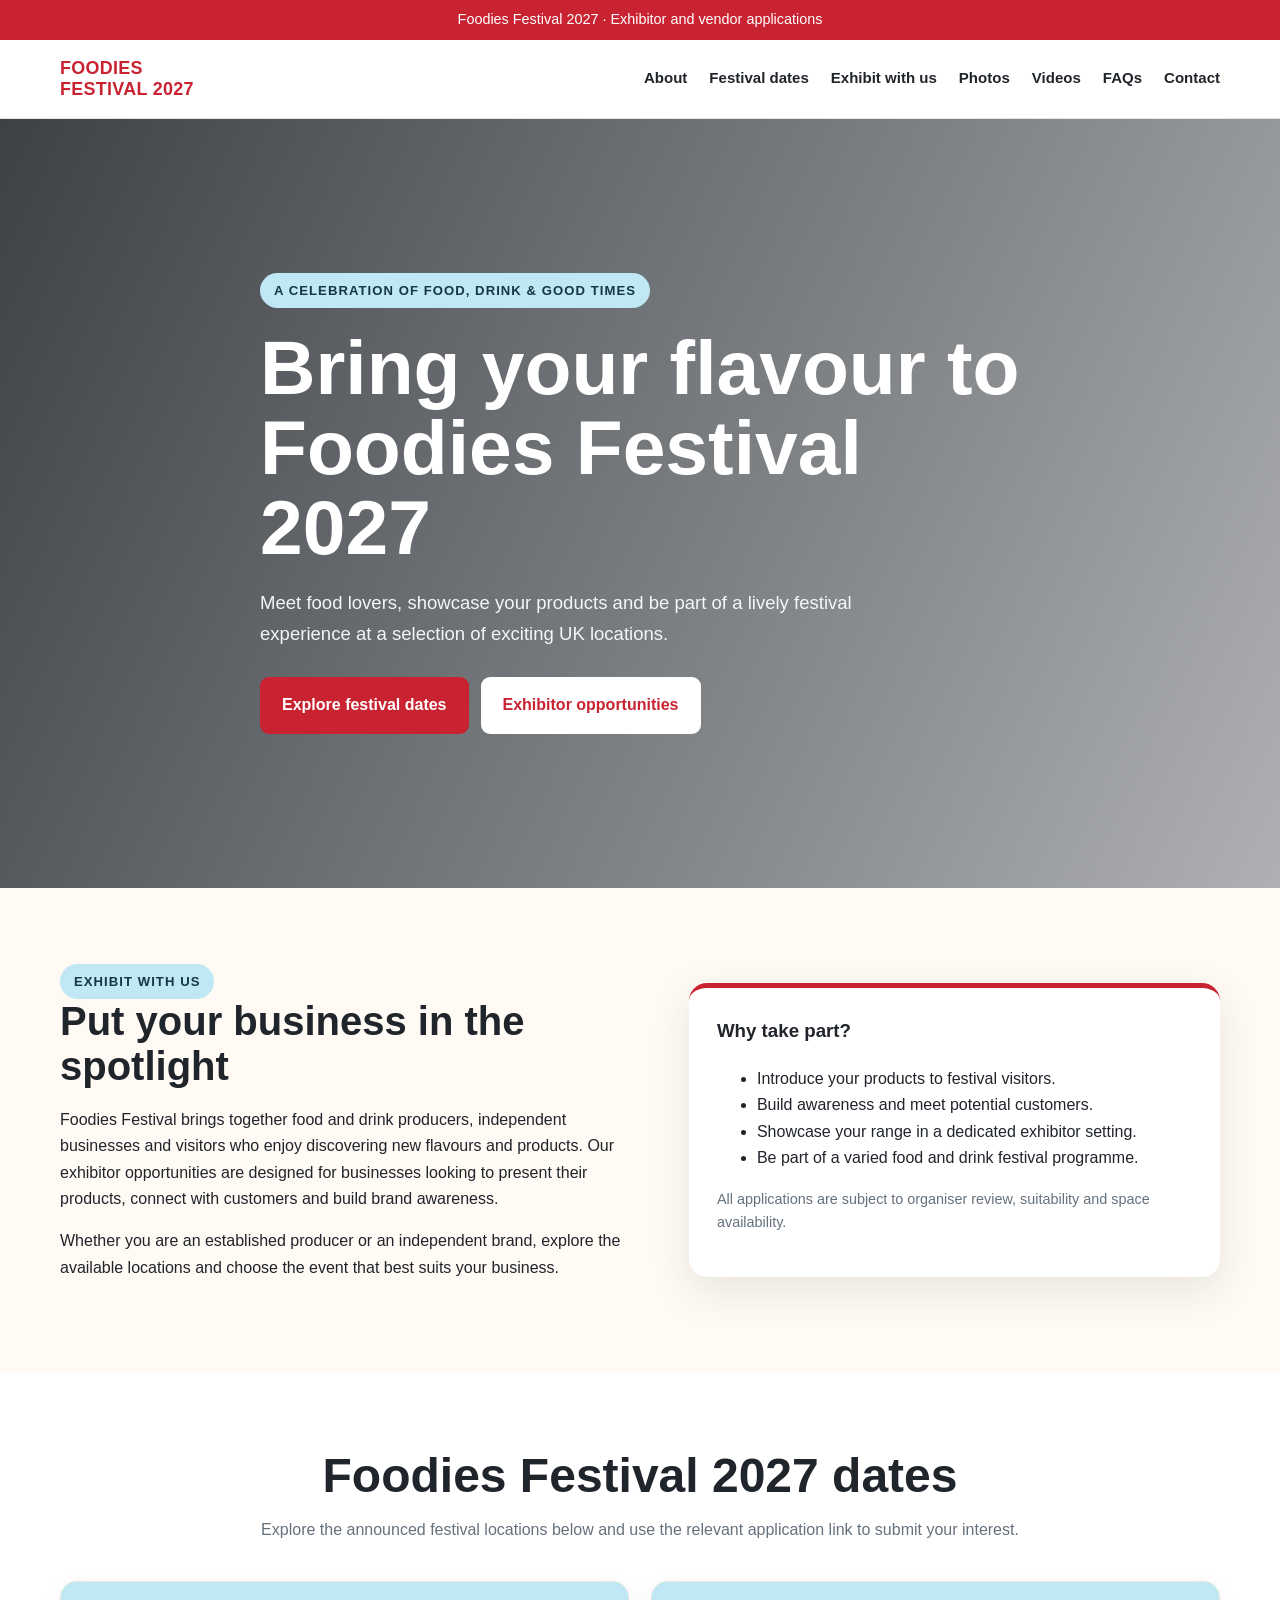
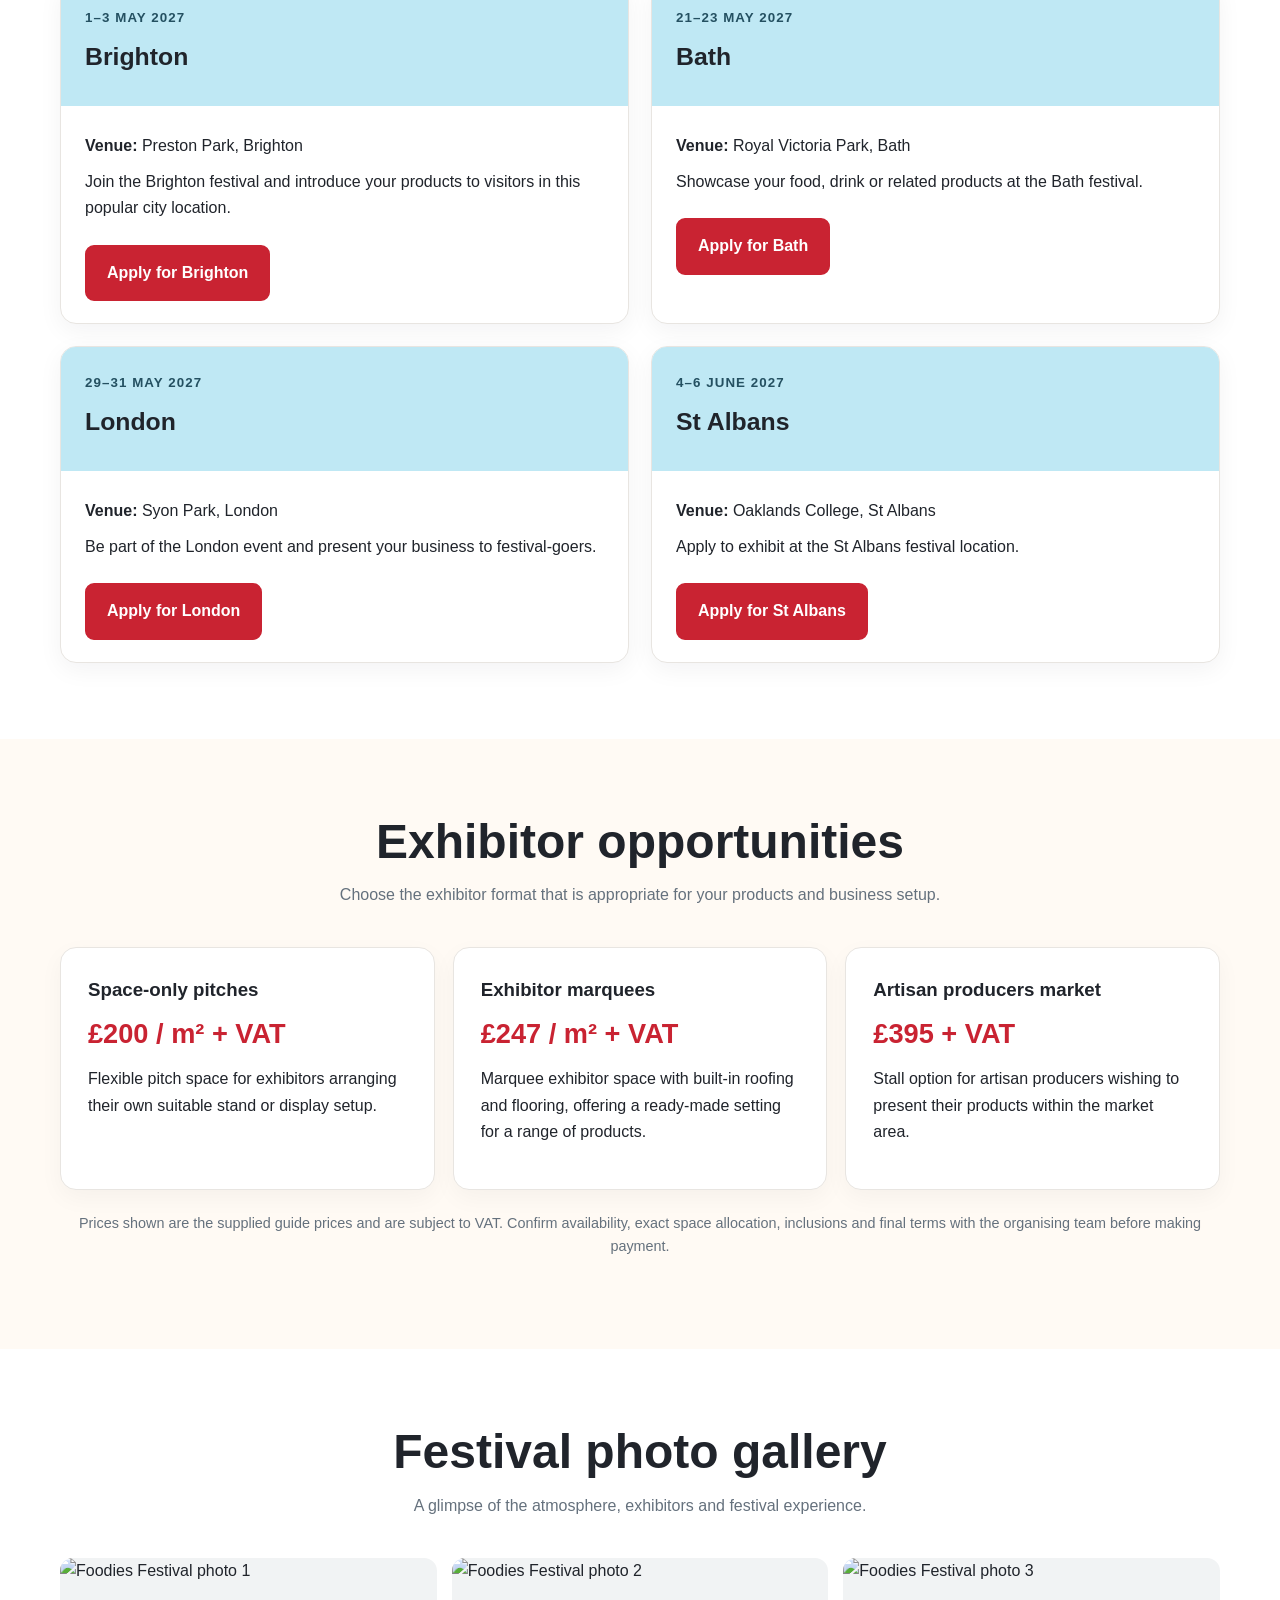
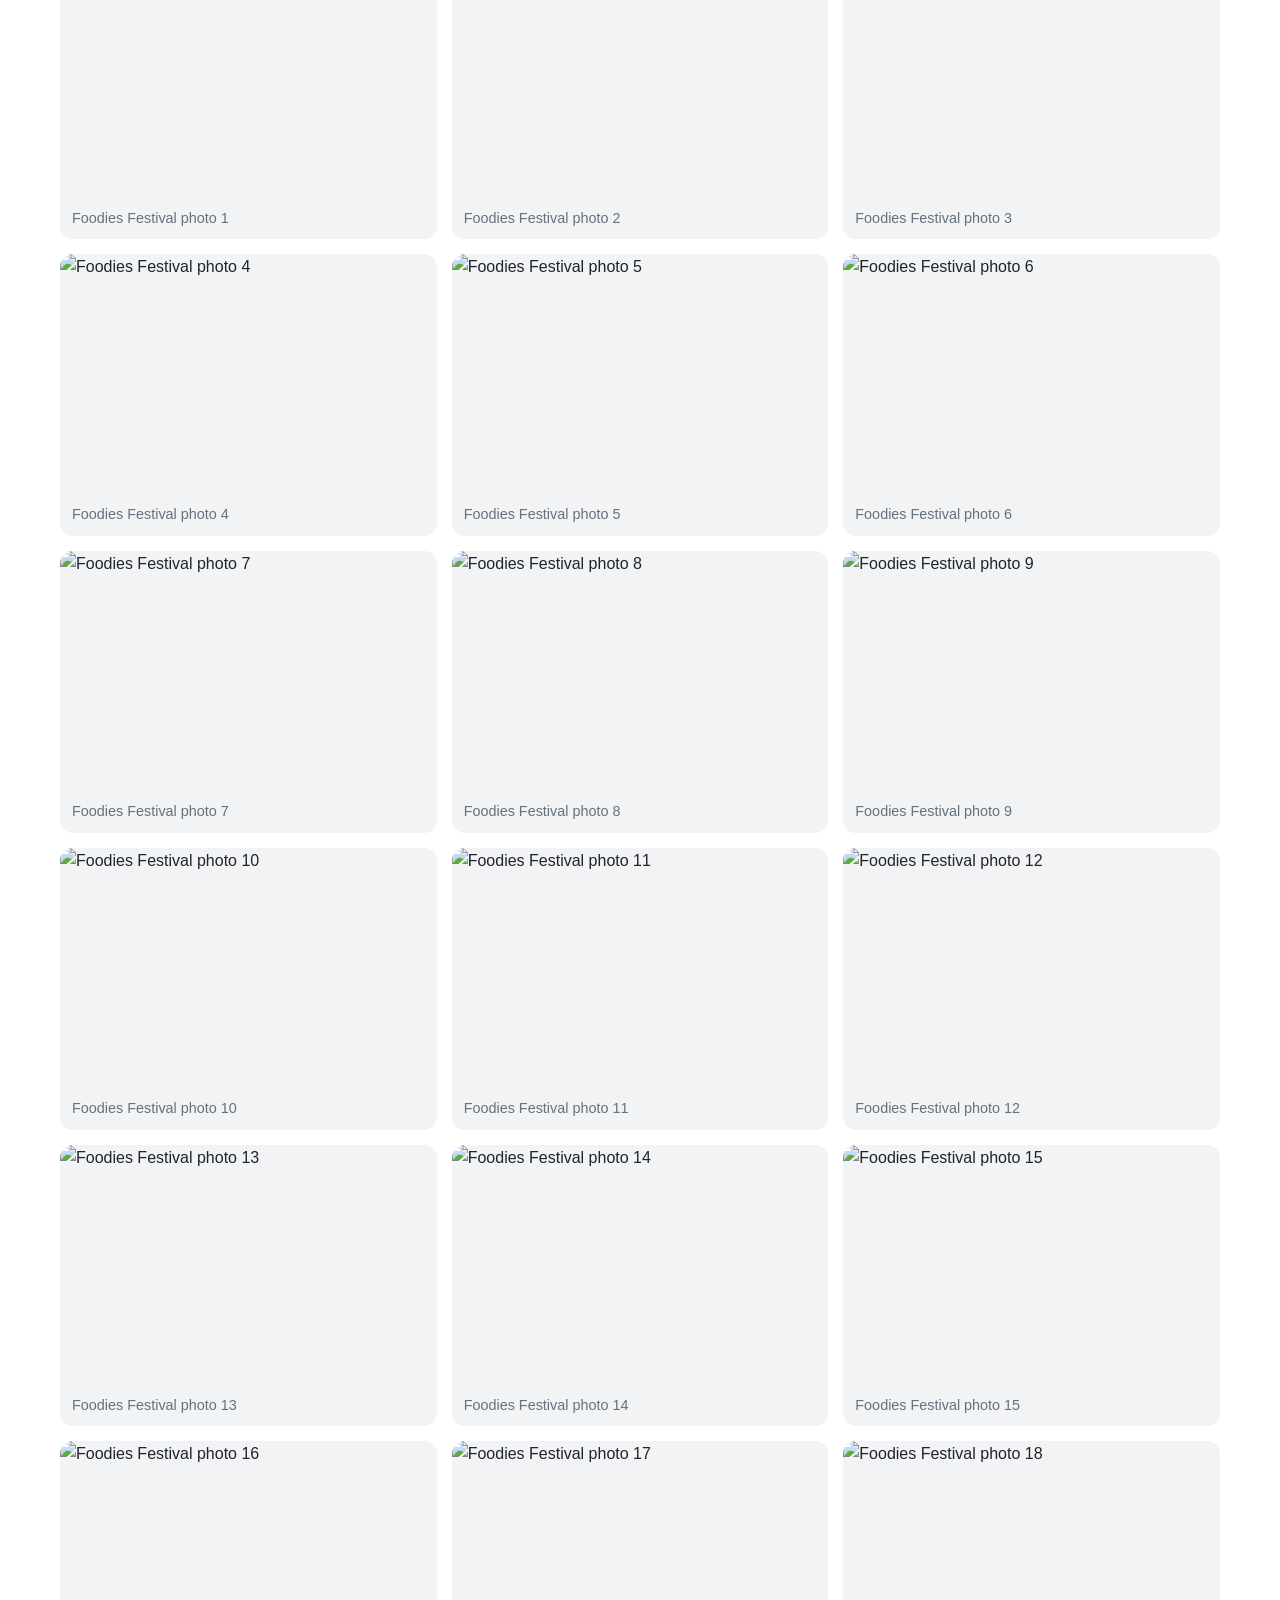
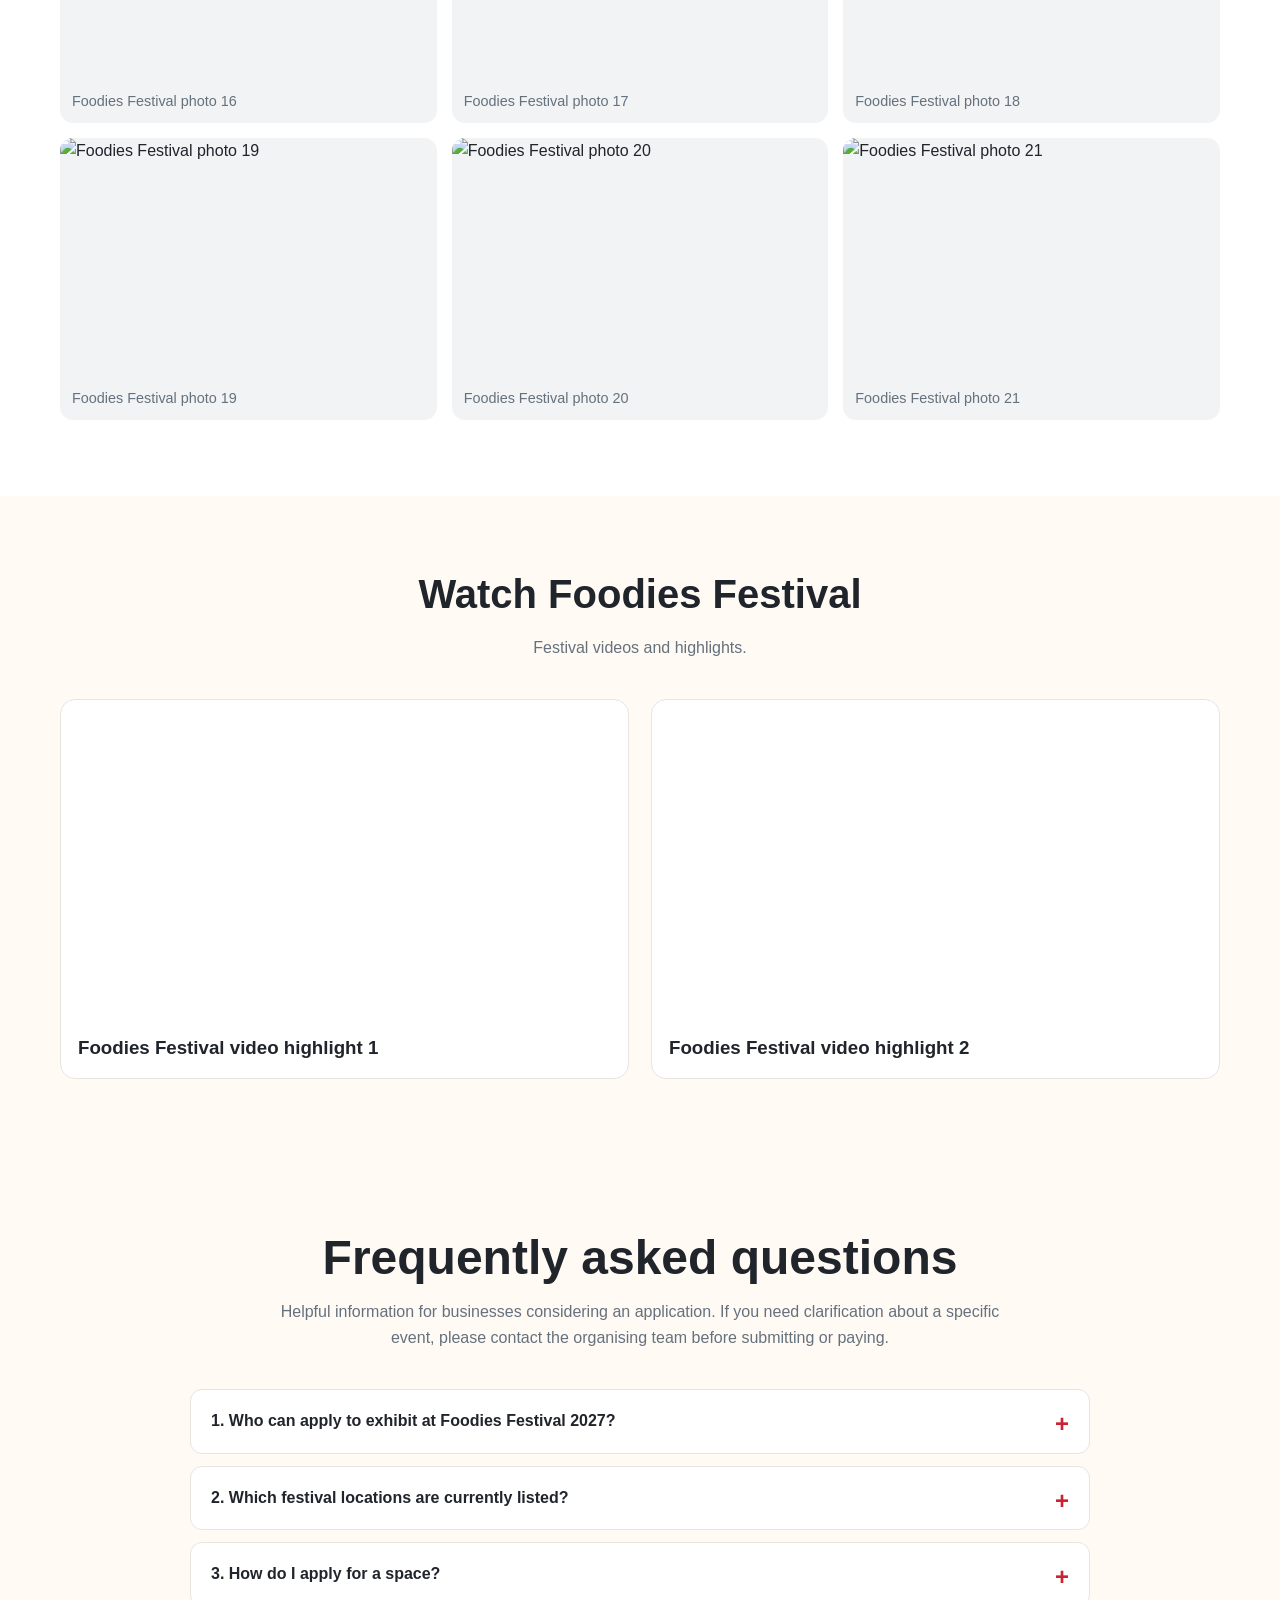
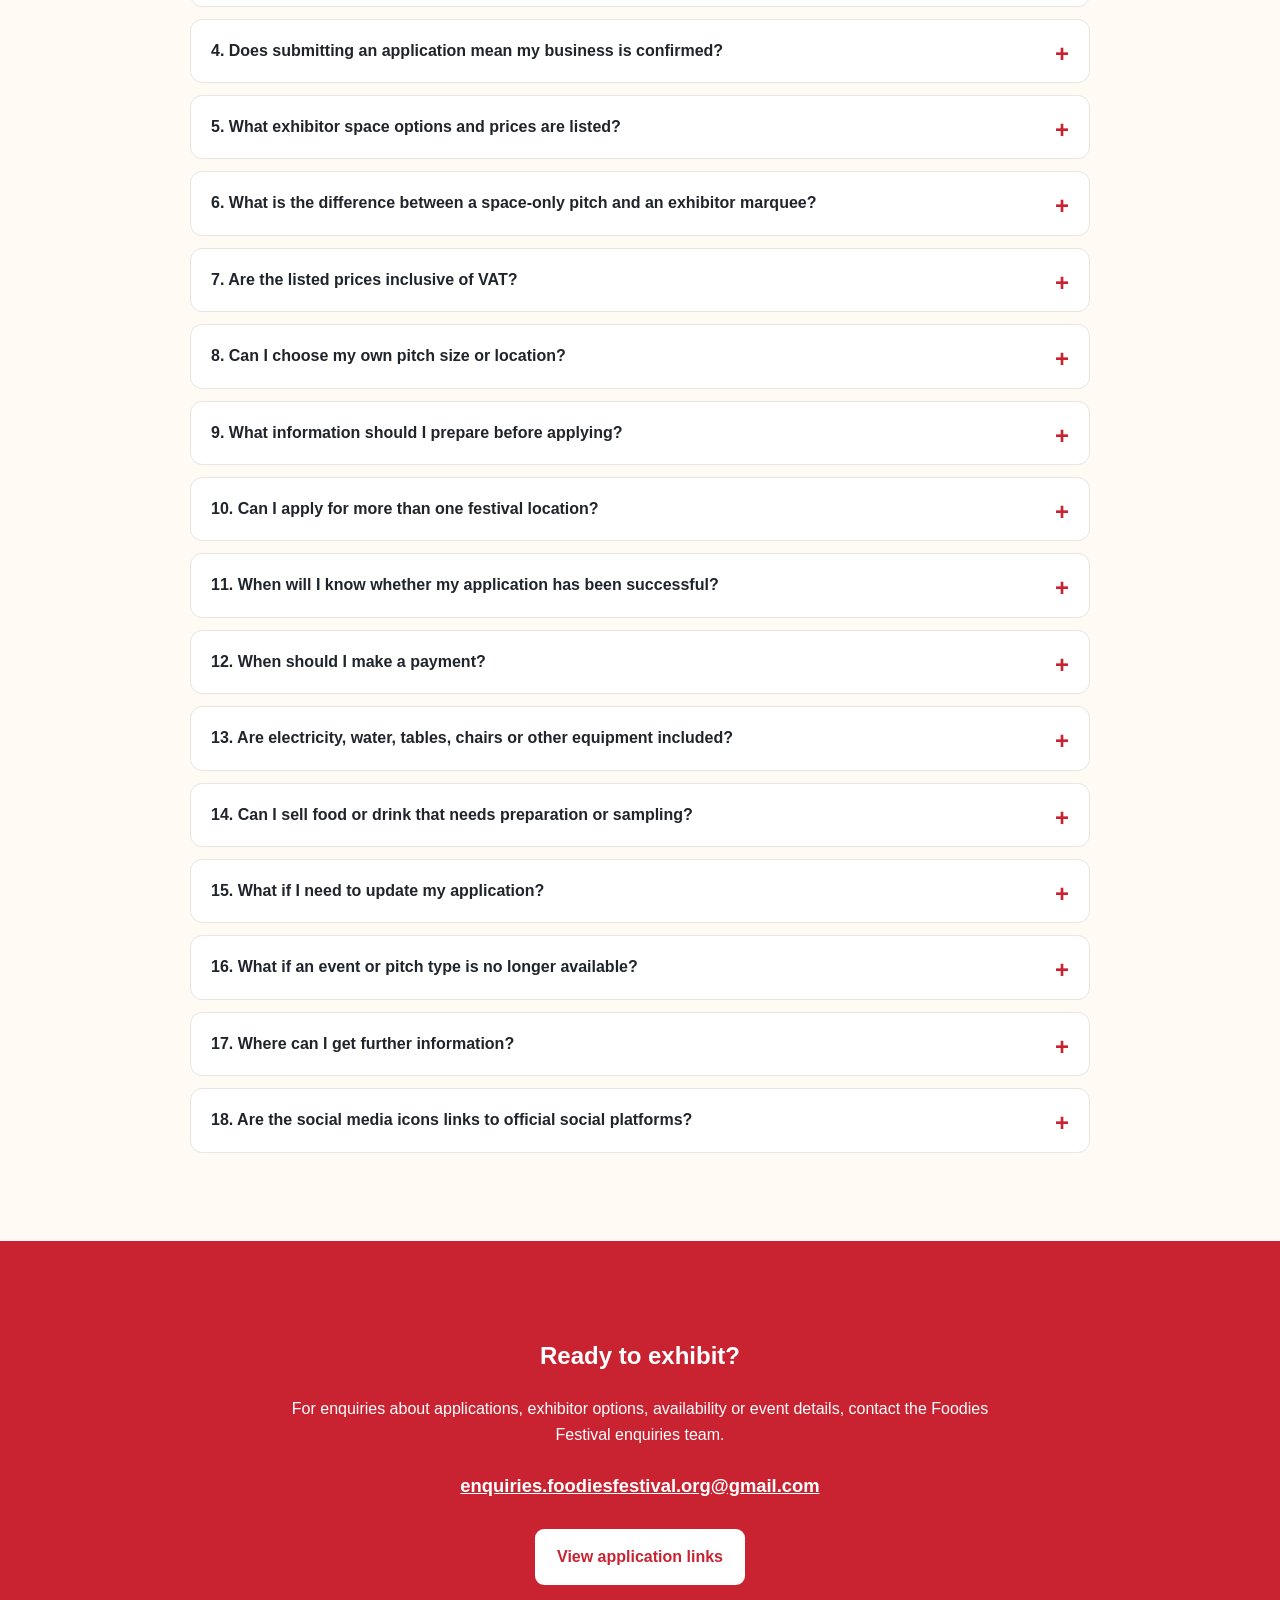
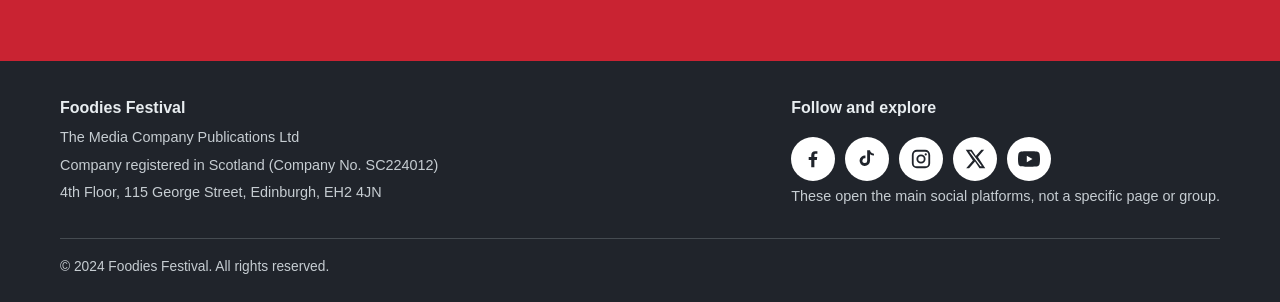
==== commit f25f7894: "Rename foodies-festival-2027-index-with-photos (1).html to index.html" ====
--- a/index.html
+++ b/index.html
@@ -14,7 +14,7 @@
     .nav{display:flex;align-items:center;justify-content:space-between;gap:20px;min-height:78px}.brand{display:flex;align-items:center;gap:12px;text-decoration:none;font-weight:900;color:var(--red);letter-spacing:.02em}
     .brand img{width:64px;height:58px;object-fit:contain}.brand span{font-size:1.12rem;line-height:1.15}.navlinks{display:flex;align-items:center;gap:22px}.navlinks a{text-decoration:none;font-size:.94rem;font-weight:700}.navlinks a:hover{color:var(--red)}
     .menu-btn{display:none;background:var(--red);color:#fff;border:0;border-radius:9px;padding:10px 13px;font-weight:700}
-    .hero{background:linear-gradient(115deg,rgba(24,29,35,.84),rgba(24,29,35,.35)),url('assets/images/foodies-hero.jpg') center/cover no-repeat;min-height:550px;display:flex;align-items:center;color:#fff}
+    .hero{background:linear-gradient(115deg,rgba(24,29,35,.84),rgba(24,29,35,.35)),url('assets/images/57047.jpg') center/cover no-repeat;min-height:550px;display:flex;align-items:center;color:#fff}
     .hero-inner{padding:78px 0;max-width:760px}.eyebrow{display:inline-block;background:var(--blue);color:#153744;border-radius:30px;padding:7px 14px;font-size:.82rem;font-weight:800;letter-spacing:.08em;text-transform:uppercase}
     h1{font-size:clamp(2.5rem,6vw,5rem);line-height:1.04;margin:20px 0}.hero p{font-size:1.16rem;max-width:650px;color:#f4f5f6}
     .actions{display:flex;gap:12px;flex-wrap:wrap;margin-top:28px}.btn{display:inline-block;text-decoration:none;border-radius:9px;padding:13px 20px;font-weight:800;border:2px solid var(--red);background:var(--red);color:#fff;transition:.2s}.btn:hover{background:var(--red-dark);border-color:var(--red-dark);transform:translateY(-1px)}.btn.light{background:#fff;border-color:#fff;color:var(--red)}.btn.outline{background:transparent;border-color:#fff;color:#fff}
@@ -157,9 +157,27 @@
     // { file: "brighton-festival.jpg", caption: "Foodies Festival in Brighton" }
     // ============================================================
     const PHOTOS = [
-      // { file: "festival-photo-1.jpg", caption: "Festival atmosphere" },
-      // { file: "festival-photo-2.jpg", caption: "Food and drink exhibitors" },
-      // { file: "festival-photo-3.jpg", caption: "Visitors enjoying the festival" }
+      { file: "57052.jpg", caption: "Foodies Festival photo 1" },
+      { file: "57042.jpg", caption: "Foodies Festival photo 2" },
+      { file: "57047.jpg", caption: "Foodies Festival photo 3" },
+      { file: "57059.jpg", caption: "Foodies Festival photo 4" },
+      { file: "57041.jpg", caption: "Foodies Festival photo 5" },
+      { file: "57050.jpg", caption: "Foodies Festival photo 6" },
+      { file: "57058.jpg", caption: "Foodies Festival photo 7" },
+      { file: "57053.jpg", caption: "Foodies Festival photo 8" },
+      { file: "57040.jpg", caption: "Foodies Festival photo 9" },
+      { file: "57043.jpg", caption: "Foodies Festival photo 10" },
+      { file: "57046.jpg", caption: "Foodies Festival photo 11" },
+      { file: "57055.jpg", caption: "Foodies Festival photo 12" },
+      { file: "contact.jpg", caption: "Foodies Festival photo 13" },
+      { file: "57071.jpg", caption: "Foodies Festival photo 14" },
+      { file: "57038.jpg", caption: "Foodies Festival photo 15" },
+      { file: "57065.jpg", caption: "Foodies Festival photo 16" },
+      { file: "57035.jpg", caption: "Foodies Festival photo 17" },
+      { file: "57039.jpg", caption: "Foodies Festival photo 18" },
+      { file: "57060.jpg", caption: "Foodies Festival photo 19" },
+      { file: "57048.jpg", caption: "Foodies Festival photo 20" },
+      { file: "57061.jpg", caption: "Foodies Festival photo 21" }
     ];
 
     // ============================================================
@@ -180,7 +198,7 @@
           <figcaption>${photo.caption || "Foodies Festival"}</figcaption>
         </figure>`).join("");
     } else {
-      photoGallery.innerHTML = '<p class="note">No photographs added yet. Upload images to assets/images and add their filenames to the PHOTOS list in this file.</p>';
+      photoGallery.innerHTML = '<p class="note">Festival photographs will appear here once the image files are uploaded to assets/images in the GitHub repository.</p>';
     }
 
     const videoGallery = document.getElementById("videoGallery");
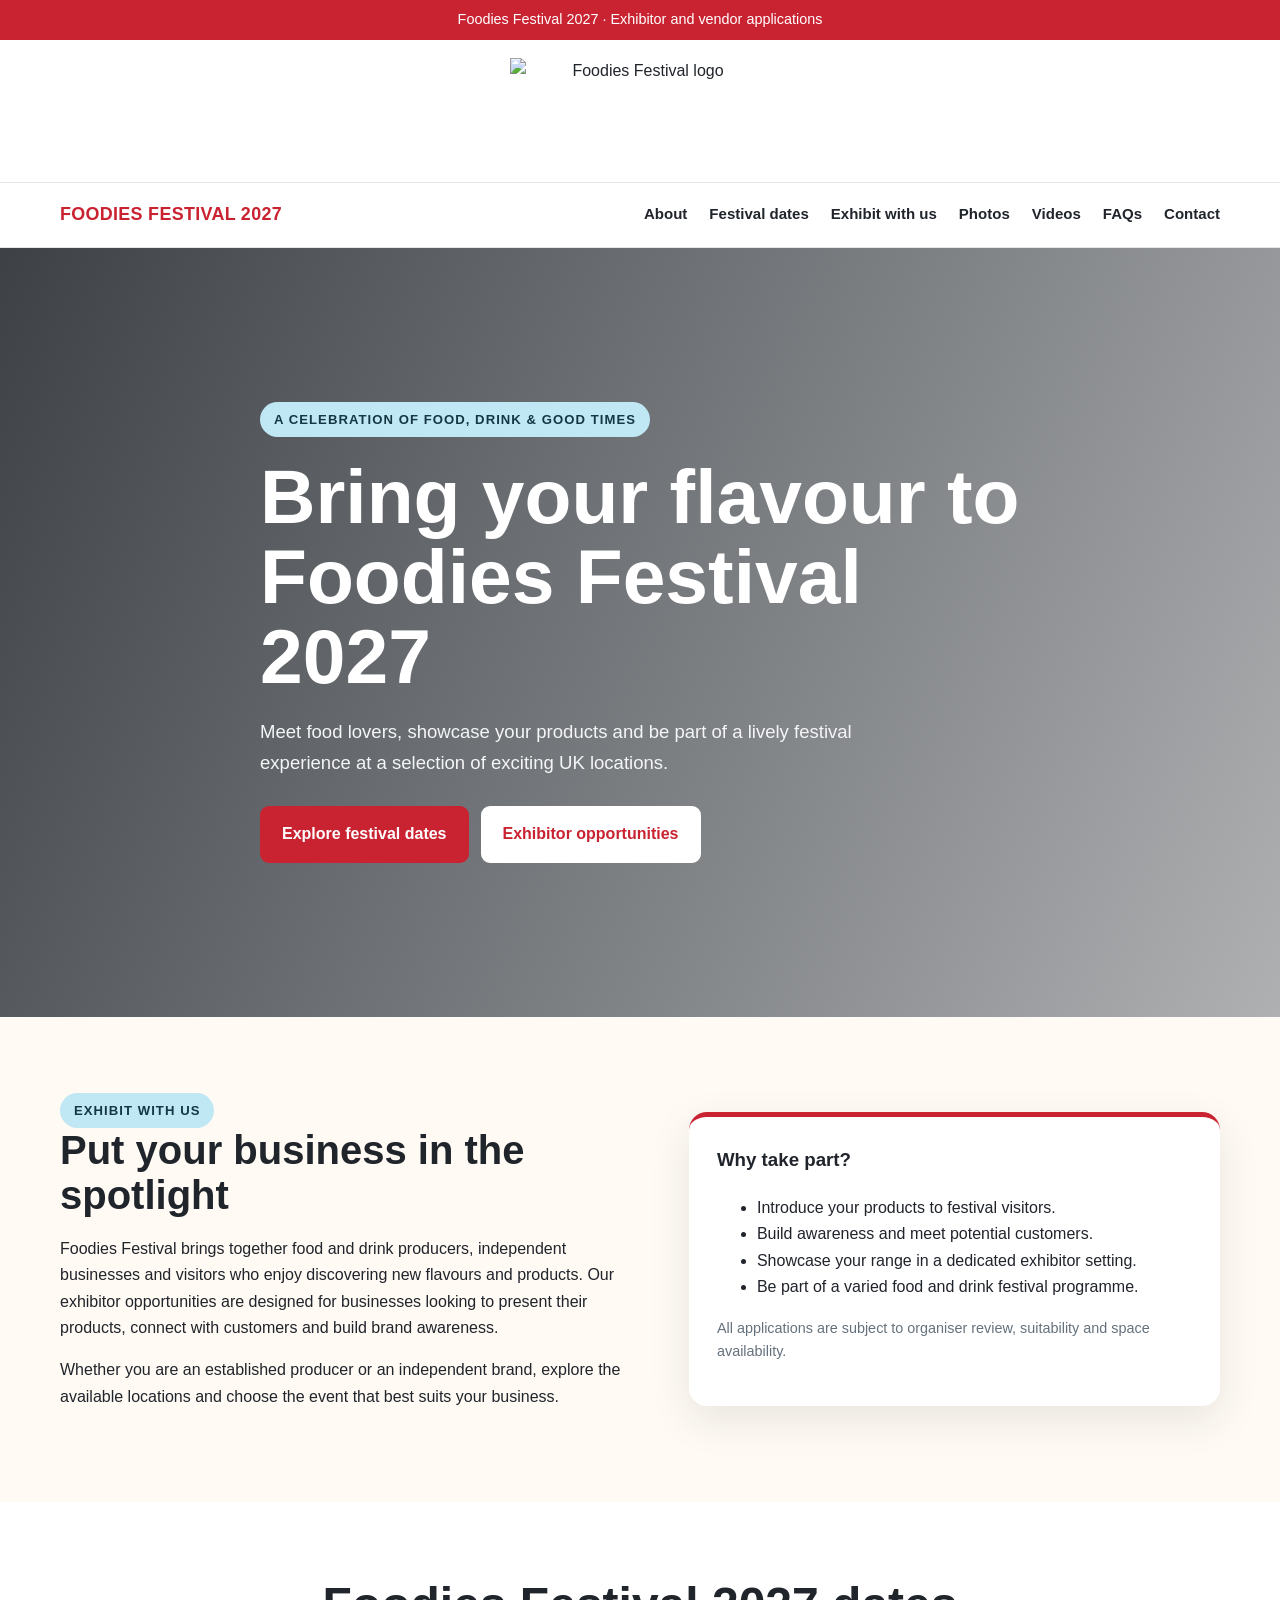
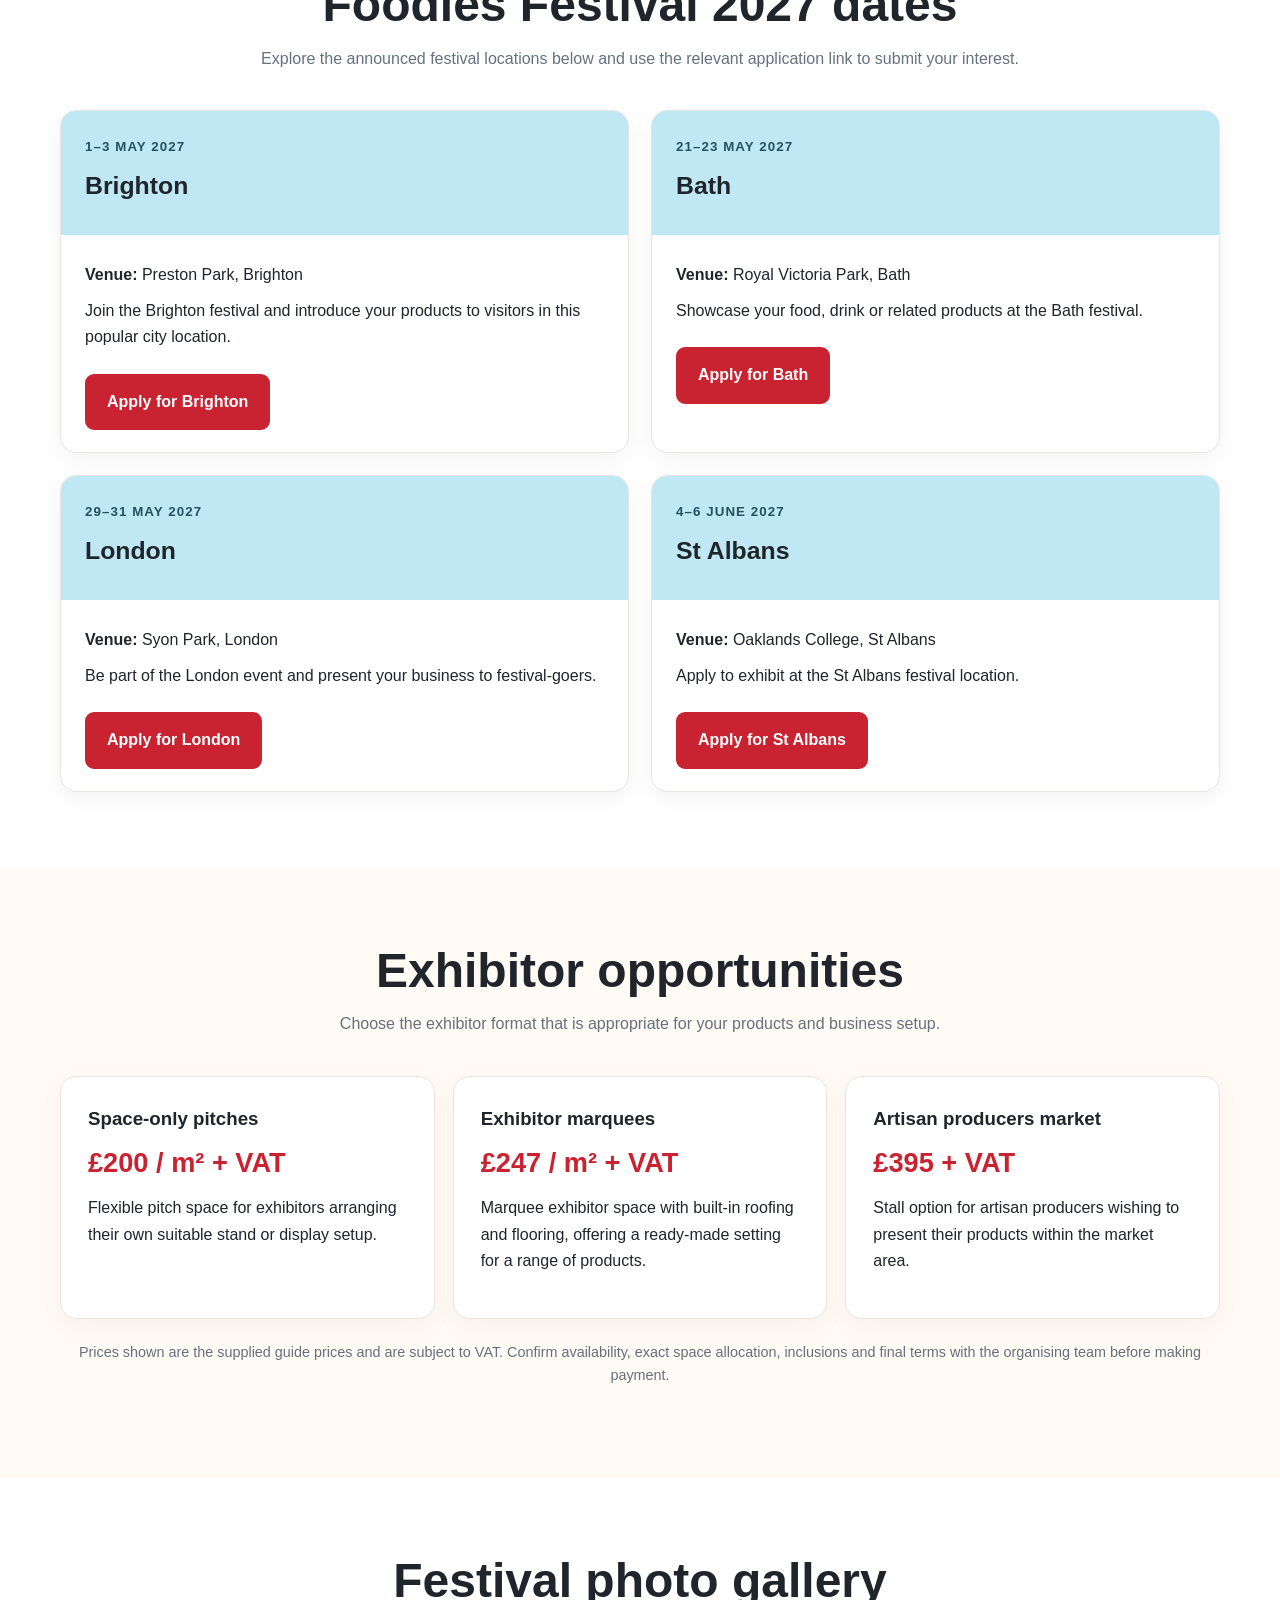
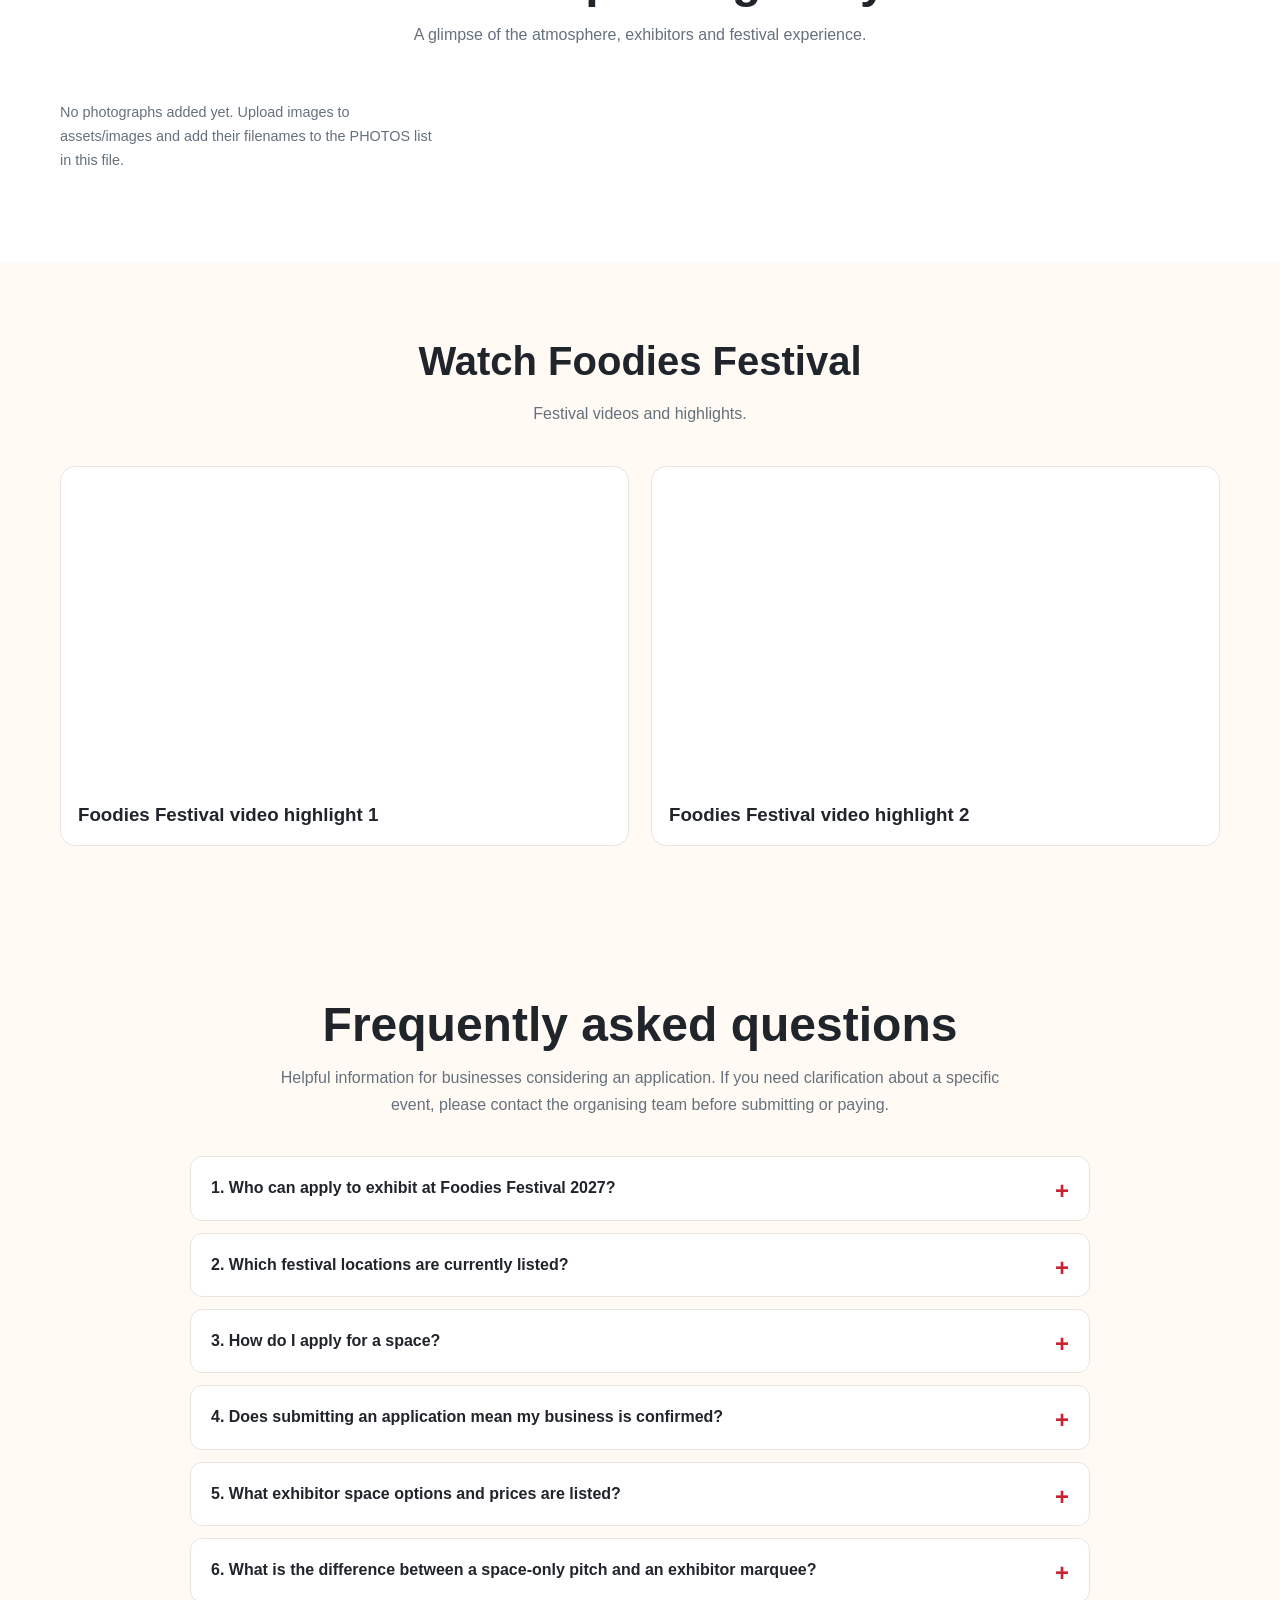
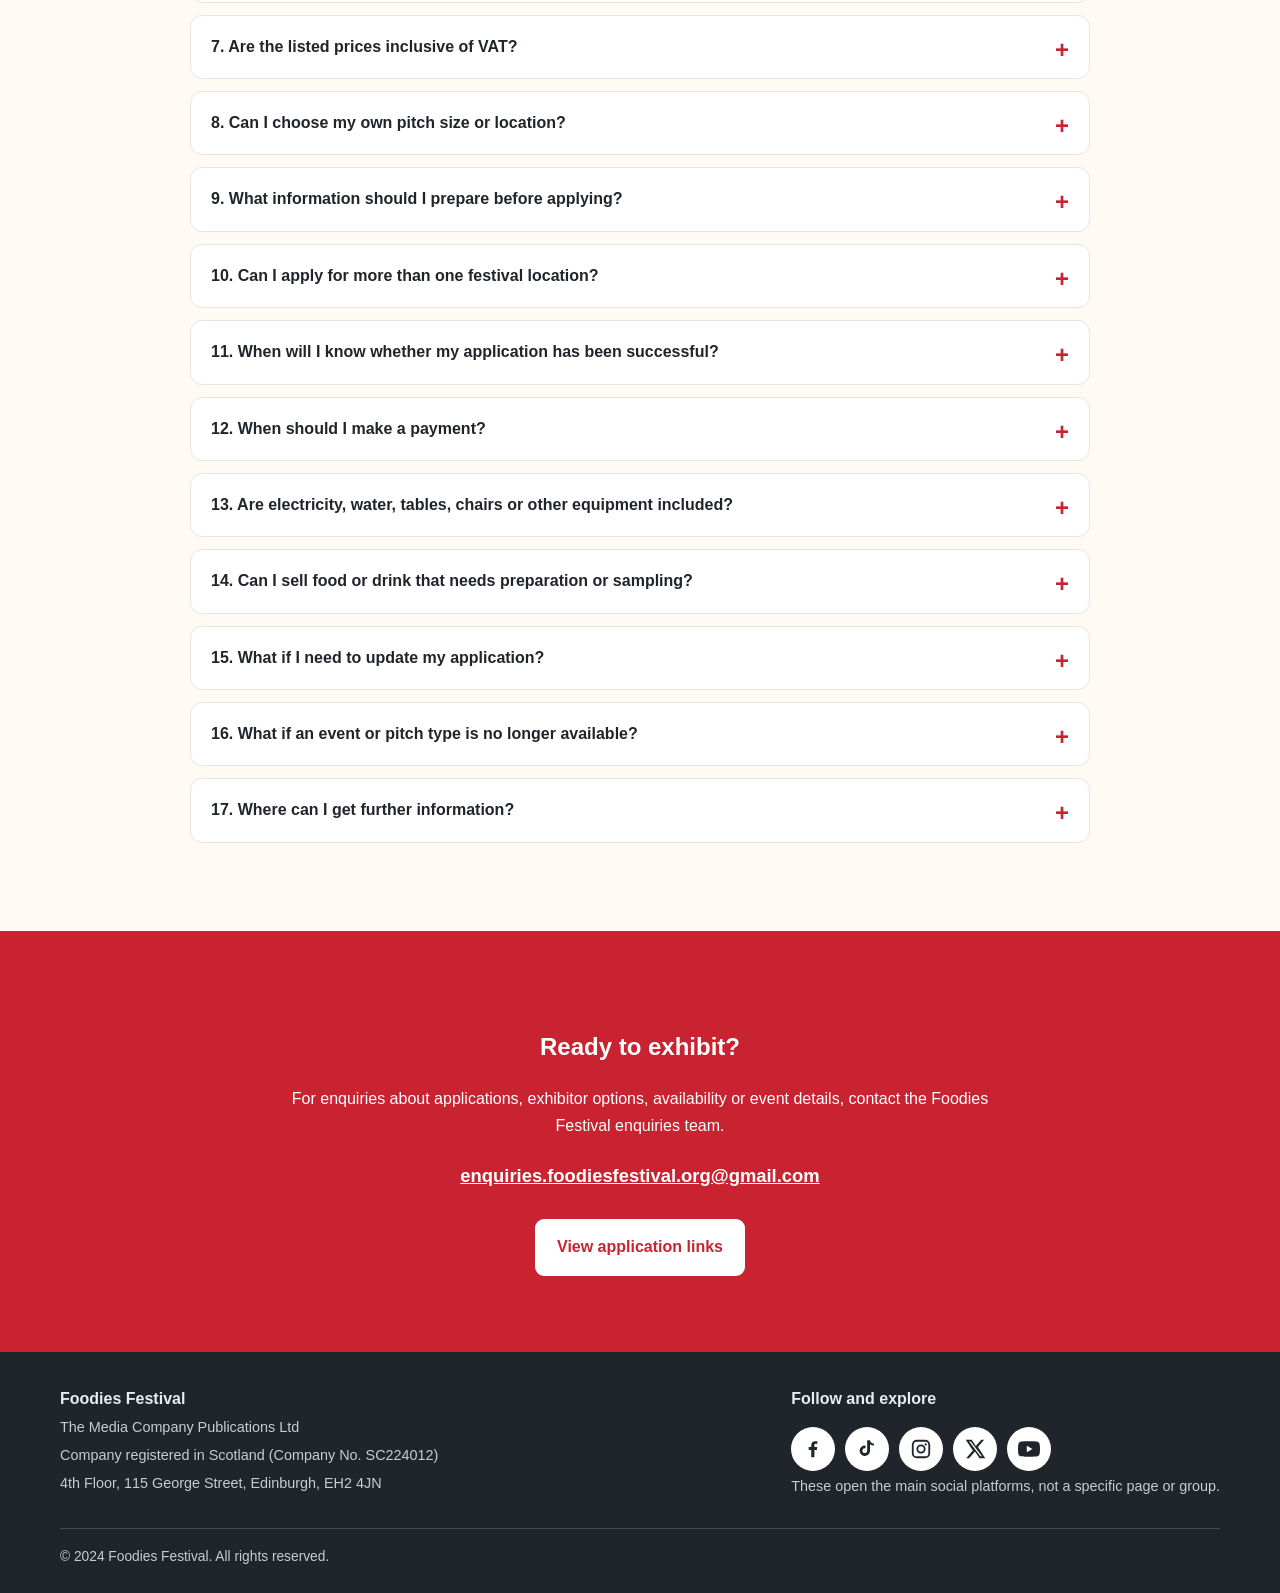
==== commit 1dcfb43b: "Rename foodies-festival-2027-index-updated.html to index.html" ====
--- a/index.html
+++ b/index.html
@@ -11,10 +11,11 @@
     *{box-sizing:border-box}html{scroll-behavior:smooth}body{margin:0;font-family:Arial,Helvetica,sans-serif;color:var(--ink);line-height:1.65;background:#fff}
     a{color:inherit}.wrap{width:min(1160px,92%);margin:auto}.topbar{background:var(--red);color:#fff;text-align:center;padding:8px 14px;font-size:.9rem}
     header{position:sticky;top:0;z-index:20;background:rgba(255,255,255,.96);backdrop-filter:blur(10px);border-bottom:1px solid var(--line)}
-    .nav{display:flex;align-items:center;justify-content:space-between;gap:20px;min-height:78px}.brand{display:flex;align-items:center;gap:12px;text-decoration:none;font-weight:900;color:var(--red);letter-spacing:.02em}
-    .brand img{width:64px;height:58px;object-fit:contain}.brand span{font-size:1.12rem;line-height:1.15}.navlinks{display:flex;align-items:center;gap:22px}.navlinks a{text-decoration:none;font-size:.94rem;font-weight:700}.navlinks a:hover{color:var(--red)}
+    .logo-banner{background:#fff;padding:18px 0 12px;text-align:center;border-bottom:1px solid var(--line)}.logo-banner img{display:block;width:min(260px,68vw);height:112px;object-fit:contain;margin:0 auto}
+    .nav{display:flex;align-items:center;justify-content:space-between;gap:20px;min-height:64px}.brand{display:flex;align-items:center;gap:12px;text-decoration:none;font-weight:900;color:var(--red);letter-spacing:.02em}
+    .brand span{font-size:1.12rem;line-height:1.15}.navlinks{display:flex;align-items:center;gap:22px}.navlinks a{text-decoration:none;font-size:.94rem;font-weight:700}.navlinks a:hover{color:var(--red)}
     .menu-btn{display:none;background:var(--red);color:#fff;border:0;border-radius:9px;padding:10px 13px;font-weight:700}
-    .hero{background:linear-gradient(115deg,rgba(24,29,35,.84),rgba(24,29,35,.35)),url('assets/images/57047.jpg') center/cover no-repeat;min-height:550px;display:flex;align-items:center;color:#fff}
+    .hero{background:linear-gradient(115deg,rgba(24,29,35,.84),rgba(24,29,35,.35)),url('assets/images/foodies-hero.jpg') center/cover no-repeat;min-height:550px;display:flex;align-items:center;color:#fff}
     .hero-inner{padding:78px 0;max-width:760px}.eyebrow{display:inline-block;background:var(--blue);color:#153744;border-radius:30px;padding:7px 14px;font-size:.82rem;font-weight:800;letter-spacing:.08em;text-transform:uppercase}
     h1{font-size:clamp(2.5rem,6vw,5rem);line-height:1.04;margin:20px 0}.hero p{font-size:1.16rem;max-width:650px;color:#f4f5f6}
     .actions{display:flex;gap:12px;flex-wrap:wrap;margin-top:28px}.btn{display:inline-block;text-decoration:none;border-radius:9px;padding:13px 20px;font-weight:800;border:2px solid var(--red);background:var(--red);color:#fff;transition:.2s}.btn:hover{background:var(--red-dark);border-color:var(--red-dark);transform:translateY(-1px)}.btn.light{background:#fff;border-color:#fff;color:var(--red)}.btn.outline{background:transparent;border-color:#fff;color:#fff}
@@ -32,12 +33,10 @@
 </head>
 <body>
   <div class="topbar">Foodies Festival 2027 · Exhibitor and vendor applications</div>
+  <div class="logo-banner" aria-label="Foodies Festival branding"><img src="assets/images/foodies-logo.png" alt="Foodies Festival logo"></div>
   <header>
     <div class="wrap nav">
-      <a class="brand" href="#home" aria-label="Foodies Festival home">
-        <img src="assets/images/foodies-logo.png" alt="Foodies Festival logo" onerror="this.style.display='none'">
-        <span>FOODIES<br>FESTIVAL 2027</span>
-      </a>
+      <a class="brand" href="#home" aria-label="Foodies Festival home"><span>FOODIES FESTIVAL 2027</span></a>
       <button class="menu-btn" id="menuBtn" aria-expanded="false" aria-controls="navLinks">☰ Menu</button>
       <nav class="navlinks" id="navLinks">
         <a href="#about">About</a><a href="#events">Festival dates</a><a href="#opportunities">Exhibit with us</a><a href="#photos">Photos</a><a href="#videos">Videos</a><a href="#faq">FAQs</a><a href="#contact">Contact</a>
@@ -124,7 +123,6 @@
           <details class="faq-item"><summary>15. What if I need to update my application?</summary><p>If you need to correct business details, change your product range or update a requirement after submitting, contact the organising team using the email below. Include the event name, business name and the email address used on the application so the team can identify your submission.</p></details>
           <details class="faq-item"><summary>16. What if an event or pitch type is no longer available?</summary><p>Space is subject to availability and organiser approval. If your preferred event or option is unavailable, ask whether another location, pitch type or suitable alternative is available. Do not assume that availability at one festival means the same option is available at another.</p></details>
           <details class="faq-item"><summary>17. Where can I get further information?</summary><p>For application questions, space specifications, availability, payment terms or event-specific requirements, email the Foodies Festival enquiries team at enquiries.foodiesfestival.org@gmail.com. Include the festival location and a concise description of your enquiry.</p></details>
-          <details class="faq-item"><summary>18. Are the social media icons links to official social platforms?</summary><p>Yes. The icons in the footer link to the main Facebook, TikTok, Instagram, X (formerly Twitter) and YouTube platforms. They are general platform links, not links to a particular Foodies Festival profile, page or group. Replace them with the festival's official profile URLs if those become available.</p></details>
         </div>
       </div>
     </section>
@@ -157,27 +155,9 @@
     // { file: "brighton-festival.jpg", caption: "Foodies Festival in Brighton" }
     // ============================================================
     const PHOTOS = [
-      { file: "57052.jpg", caption: "Foodies Festival photo 1" },
-      { file: "57042.jpg", caption: "Foodies Festival photo 2" },
-      { file: "57047.jpg", caption: "Foodies Festival photo 3" },
-      { file: "57059.jpg", caption: "Foodies Festival photo 4" },
-      { file: "57041.jpg", caption: "Foodies Festival photo 5" },
-      { file: "57050.jpg", caption: "Foodies Festival photo 6" },
-      { file: "57058.jpg", caption: "Foodies Festival photo 7" },
-      { file: "57053.jpg", caption: "Foodies Festival photo 8" },
-      { file: "57040.jpg", caption: "Foodies Festival photo 9" },
-      { file: "57043.jpg", caption: "Foodies Festival photo 10" },
-      { file: "57046.jpg", caption: "Foodies Festival photo 11" },
-      { file: "57055.jpg", caption: "Foodies Festival photo 12" },
-      { file: "contact.jpg", caption: "Foodies Festival photo 13" },
-      { file: "57071.jpg", caption: "Foodies Festival photo 14" },
-      { file: "57038.jpg", caption: "Foodies Festival photo 15" },
-      { file: "57065.jpg", caption: "Foodies Festival photo 16" },
-      { file: "57035.jpg", caption: "Foodies Festival photo 17" },
-      { file: "57039.jpg", caption: "Foodies Festival photo 18" },
-      { file: "57060.jpg", caption: "Foodies Festival photo 19" },
-      { file: "57048.jpg", caption: "Foodies Festival photo 20" },
-      { file: "57061.jpg", caption: "Foodies Festival photo 21" }
+      // { file: "festival-photo-1.jpg", caption: "Festival atmosphere" },
+      // { file: "festival-photo-2.jpg", caption: "Food and drink exhibitors" },
+      // { file: "festival-photo-3.jpg", caption: "Visitors enjoying the festival" }
     ];
 
     // ============================================================
@@ -198,7 +178,7 @@
           <figcaption>${photo.caption || "Foodies Festival"}</figcaption>
         </figure>`).join("");
     } else {
-      photoGallery.innerHTML = '<p class="note">Festival photographs will appear here once the image files are uploaded to assets/images in the GitHub repository.</p>';
+      photoGallery.innerHTML = '<p class="note">No photographs added yet. Upload images to assets/images and add their filenames to the PHOTOS list in this file.</p>';
     }
 
     const videoGallery = document.getElementById("videoGallery");
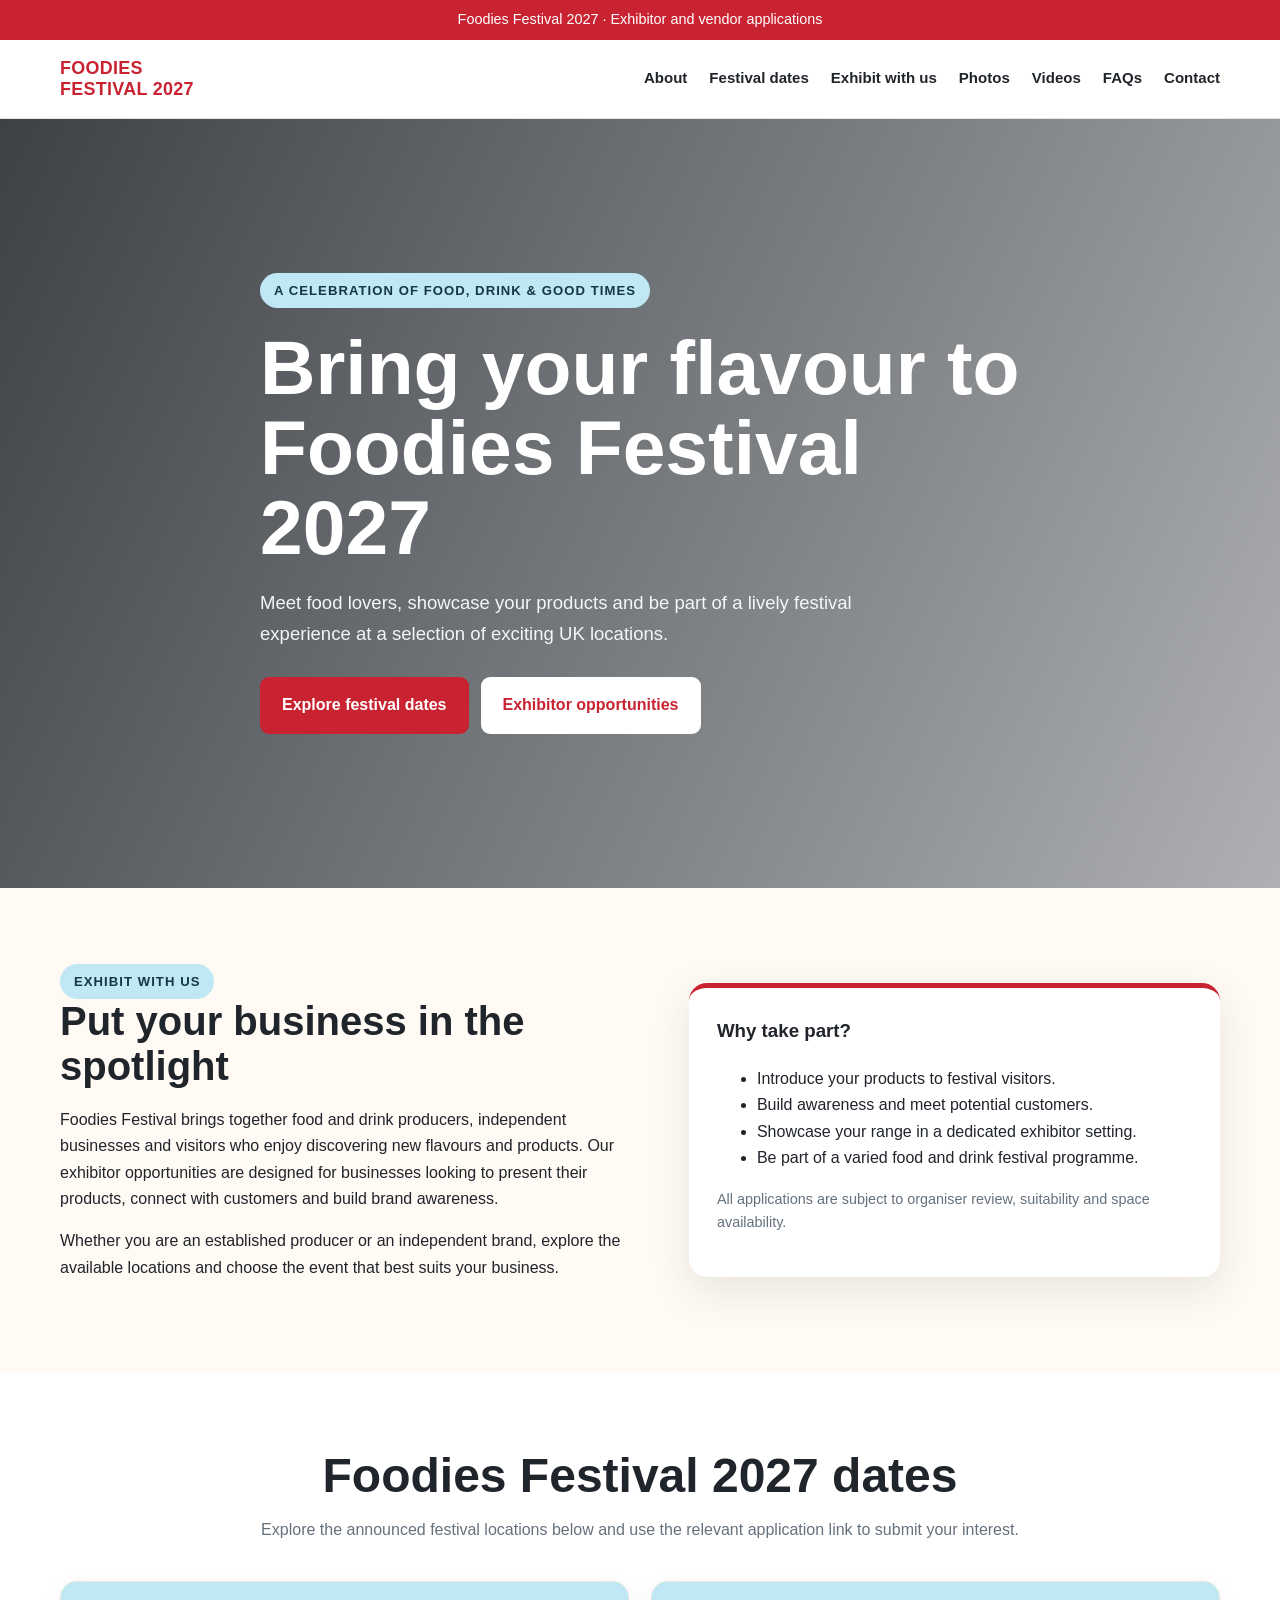
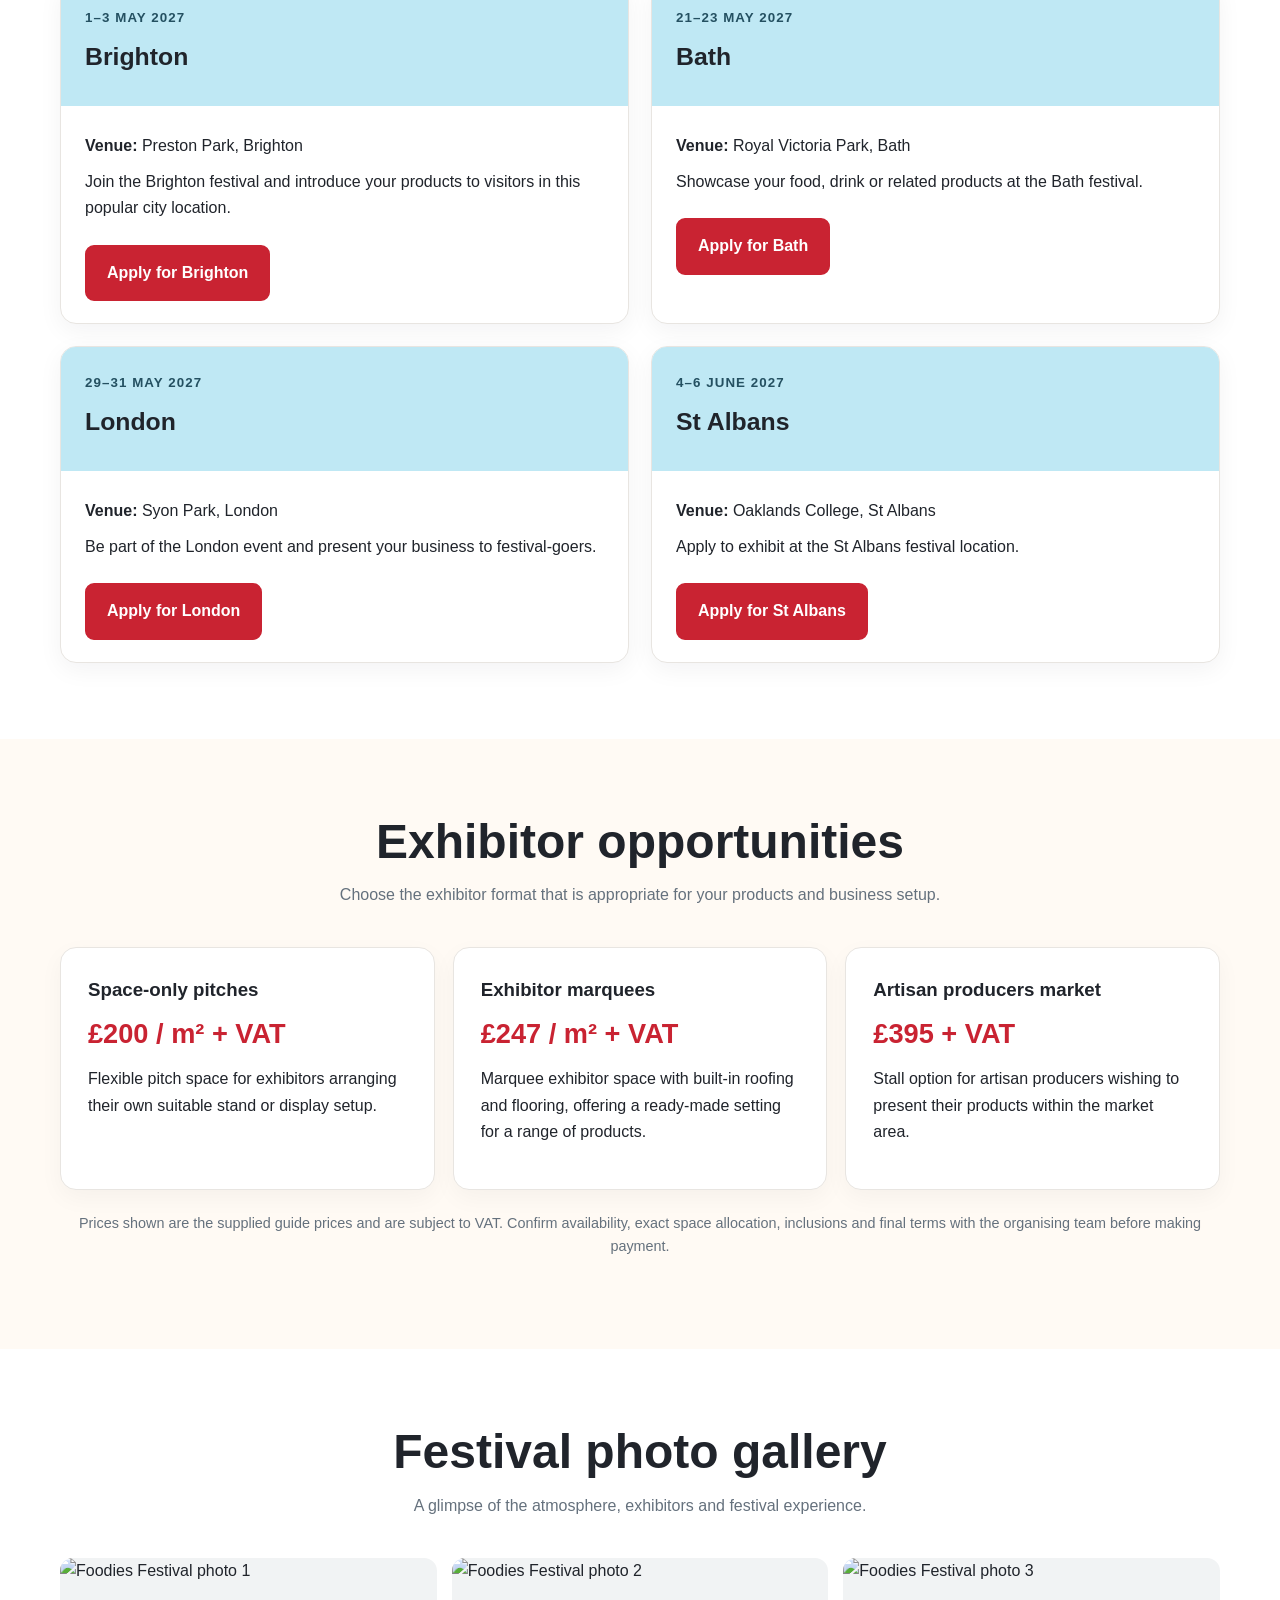
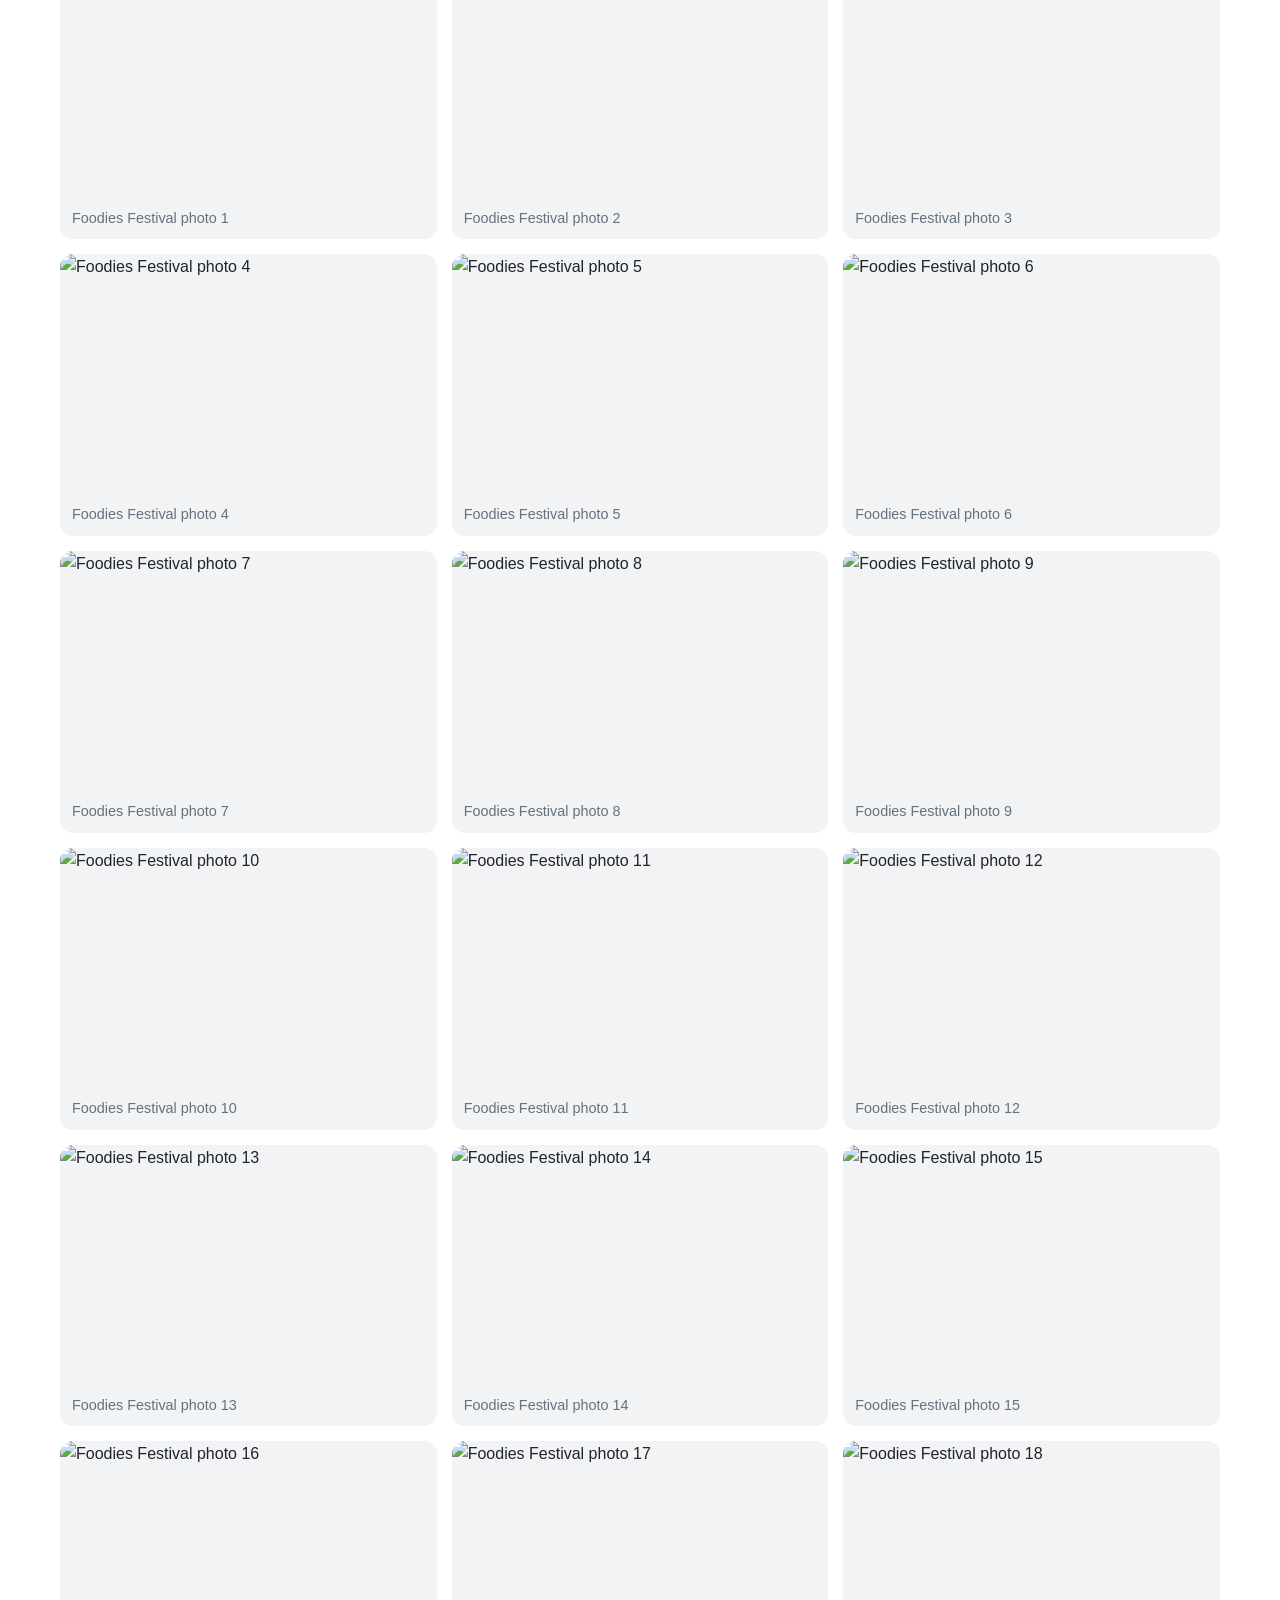
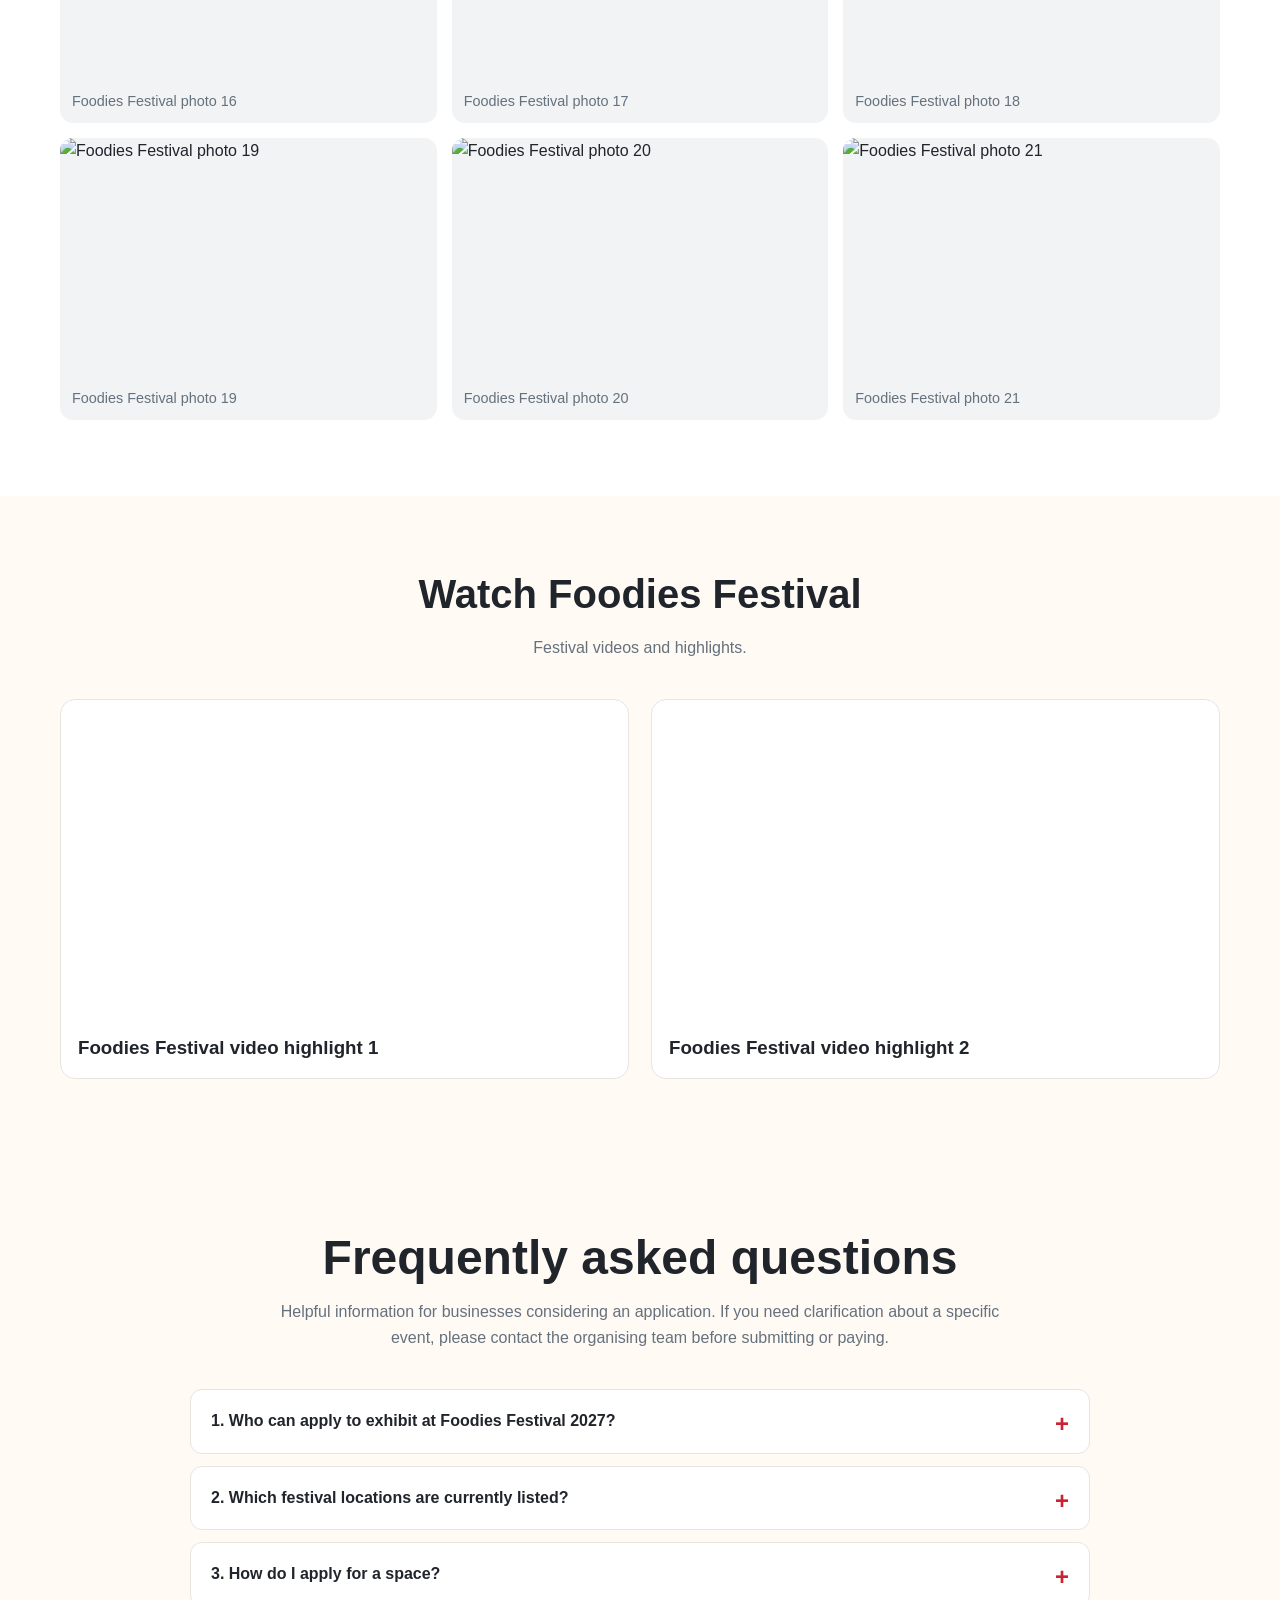
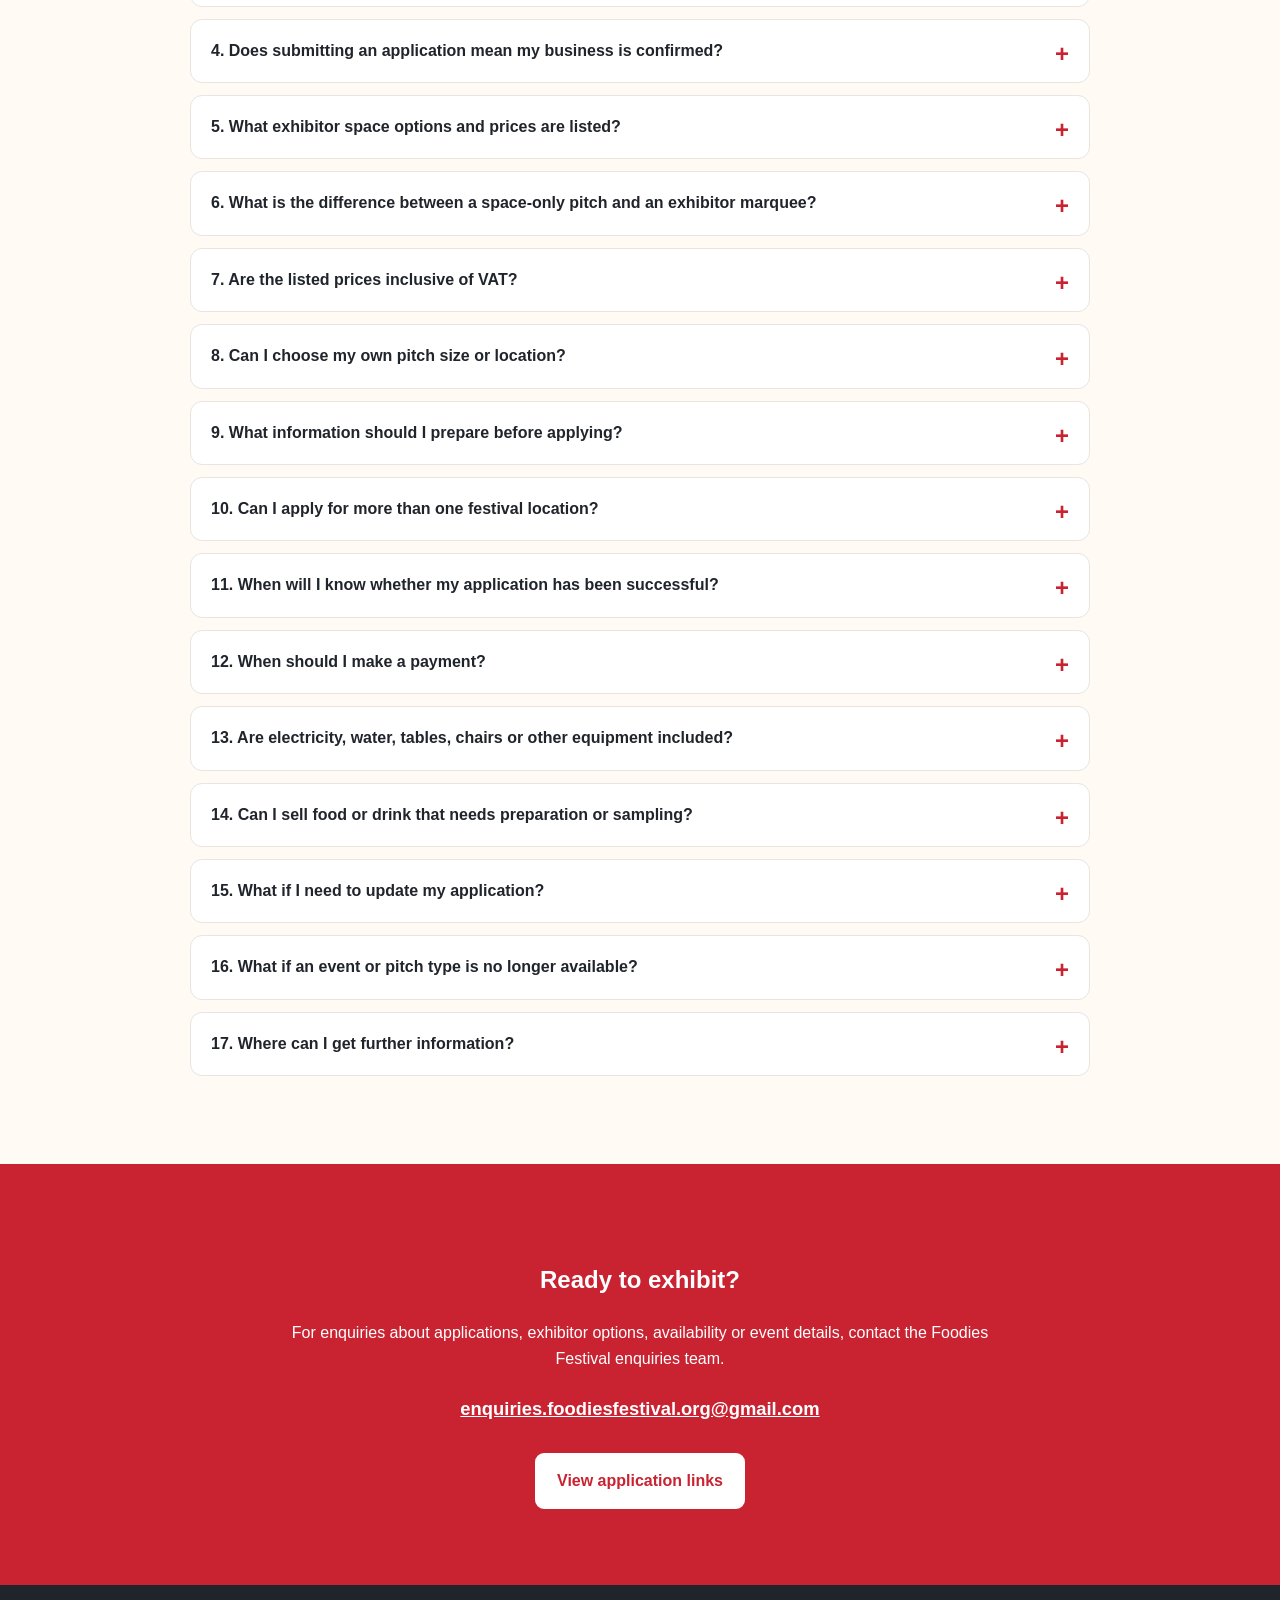
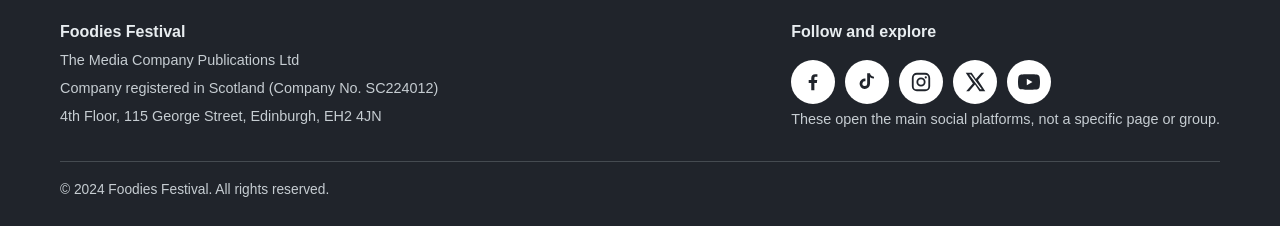
==== commit 68b5f8b1: "Rename foodies-festival-2027-index-updated(1).html to index.html" ====
--- a/index.html
+++ b/index.html
@@ -11,11 +11,10 @@
     *{box-sizing:border-box}html{scroll-behavior:smooth}body{margin:0;font-family:Arial,Helvetica,sans-serif;color:var(--ink);line-height:1.65;background:#fff}
     a{color:inherit}.wrap{width:min(1160px,92%);margin:auto}.topbar{background:var(--red);color:#fff;text-align:center;padding:8px 14px;font-size:.9rem}
     header{position:sticky;top:0;z-index:20;background:rgba(255,255,255,.96);backdrop-filter:blur(10px);border-bottom:1px solid var(--line)}
-    .logo-banner{background:#fff;padding:18px 0 12px;text-align:center;border-bottom:1px solid var(--line)}.logo-banner img{display:block;width:min(260px,68vw);height:112px;object-fit:contain;margin:0 auto}
-    .nav{display:flex;align-items:center;justify-content:space-between;gap:20px;min-height:64px}.brand{display:flex;align-items:center;gap:12px;text-decoration:none;font-weight:900;color:var(--red);letter-spacing:.02em}
-    .brand span{font-size:1.12rem;line-height:1.15}.navlinks{display:flex;align-items:center;gap:22px}.navlinks a{text-decoration:none;font-size:.94rem;font-weight:700}.navlinks a:hover{color:var(--red)}
+    .nav{display:flex;align-items:center;justify-content:space-between;gap:20px;min-height:78px}.brand{display:flex;align-items:center;gap:12px;text-decoration:none;font-weight:900;color:var(--red);letter-spacing:.02em}
+    .brand img{width:64px;height:58px;object-fit:contain}.brand span{font-size:1.12rem;line-height:1.15}.navlinks{display:flex;align-items:center;gap:22px}.navlinks a{text-decoration:none;font-size:.94rem;font-weight:700}.navlinks a:hover{color:var(--red)}
     .menu-btn{display:none;background:var(--red);color:#fff;border:0;border-radius:9px;padding:10px 13px;font-weight:700}
-    .hero{background:linear-gradient(115deg,rgba(24,29,35,.84),rgba(24,29,35,.35)),url('assets/images/foodies-hero.jpg') center/cover no-repeat;min-height:550px;display:flex;align-items:center;color:#fff}
+    .hero{background:linear-gradient(115deg,rgba(24,29,35,.84),rgba(24,29,35,.35)),url('assets/images/57047.jpg') center/cover no-repeat;min-height:550px;display:flex;align-items:center;color:#fff}
     .hero-inner{padding:78px 0;max-width:760px}.eyebrow{display:inline-block;background:var(--blue);color:#153744;border-radius:30px;padding:7px 14px;font-size:.82rem;font-weight:800;letter-spacing:.08em;text-transform:uppercase}
     h1{font-size:clamp(2.5rem,6vw,5rem);line-height:1.04;margin:20px 0}.hero p{font-size:1.16rem;max-width:650px;color:#f4f5f6}
     .actions{display:flex;gap:12px;flex-wrap:wrap;margin-top:28px}.btn{display:inline-block;text-decoration:none;border-radius:9px;padding:13px 20px;font-weight:800;border:2px solid var(--red);background:var(--red);color:#fff;transition:.2s}.btn:hover{background:var(--red-dark);border-color:var(--red-dark);transform:translateY(-1px)}.btn.light{background:#fff;border-color:#fff;color:var(--red)}.btn.outline{background:transparent;border-color:#fff;color:#fff}
@@ -33,10 +32,12 @@
 </head>
 <body>
   <div class="topbar">Foodies Festival 2027 · Exhibitor and vendor applications</div>
-  <div class="logo-banner" aria-label="Foodies Festival branding"><img src="assets/images/foodies-logo.png" alt="Foodies Festival logo"></div>
   <header>
     <div class="wrap nav">
-      <a class="brand" href="#home" aria-label="Foodies Festival home"><span>FOODIES FESTIVAL 2027</span></a>
+      <a class="brand" href="#home" aria-label="Foodies Festival home">
+        <img src="assets/images/foodies-logo.png" alt="Foodies Festival logo" onerror="this.style.display='none'">
+        <span>FOODIES<br>FESTIVAL 2027</span>
+      </a>
       <button class="menu-btn" id="menuBtn" aria-expanded="false" aria-controls="navLinks">☰ Menu</button>
       <nav class="navlinks" id="navLinks">
         <a href="#about">About</a><a href="#events">Festival dates</a><a href="#opportunities">Exhibit with us</a><a href="#photos">Photos</a><a href="#videos">Videos</a><a href="#faq">FAQs</a><a href="#contact">Contact</a>
@@ -155,9 +156,27 @@
     // { file: "brighton-festival.jpg", caption: "Foodies Festival in Brighton" }
     // ============================================================
     const PHOTOS = [
-      // { file: "festival-photo-1.jpg", caption: "Festival atmosphere" },
-      // { file: "festival-photo-2.jpg", caption: "Food and drink exhibitors" },
-      // { file: "festival-photo-3.jpg", caption: "Visitors enjoying the festival" }
+      { file: "57052.jpg", caption: "Foodies Festival photo 1" },
+      { file: "57042.jpg", caption: "Foodies Festival photo 2" },
+      { file: "57047.jpg", caption: "Foodies Festival photo 3" },
+      { file: "57059.jpg", caption: "Foodies Festival photo 4" },
+      { file: "57041.jpg", caption: "Foodies Festival photo 5" },
+      { file: "57050.jpg", caption: "Foodies Festival photo 6" },
+      { file: "57058.jpg", caption: "Foodies Festival photo 7" },
+      { file: "57053.jpg", caption: "Foodies Festival photo 8" },
+      { file: "57040.jpg", caption: "Foodies Festival photo 9" },
+      { file: "57043.jpg", caption: "Foodies Festival photo 10" },
+      { file: "57046.jpg", caption: "Foodies Festival photo 11" },
+      { file: "57055.jpg", caption: "Foodies Festival photo 12" },
+      { file: "contact.jpg", caption: "Foodies Festival photo 13" },
+      { file: "57071.jpg", caption: "Foodies Festival photo 14" },
+      { file: "57038.jpg", caption: "Foodies Festival photo 15" },
+      { file: "57065.jpg", caption: "Foodies Festival photo 16" },
+      { file: "57035.jpg", caption: "Foodies Festival photo 17" },
+      { file: "57039.jpg", caption: "Foodies Festival photo 18" },
+      { file: "57060.jpg", caption: "Foodies Festival photo 19" },
+      { file: "57048.jpg", caption: "Foodies Festival photo 20" },
+      { file: "57061.jpg", caption: "Foodies Festival photo 21" }
     ];
 
     // ============================================================
@@ -178,7 +197,7 @@
           <figcaption>${photo.caption || "Foodies Festival"}</figcaption>
         </figure>`).join("");
     } else {
-      photoGallery.innerHTML = '<p class="note">No photographs added yet. Upload images to assets/images and add their filenames to the PHOTOS list in this file.</p>';
+      photoGallery.innerHTML = '<p class="note">Festival photographs will appear here once the image files are uploaded to assets/images in the GitHub repository.</p>';
     }
 
     const videoGallery = document.getElementById("videoGallery");
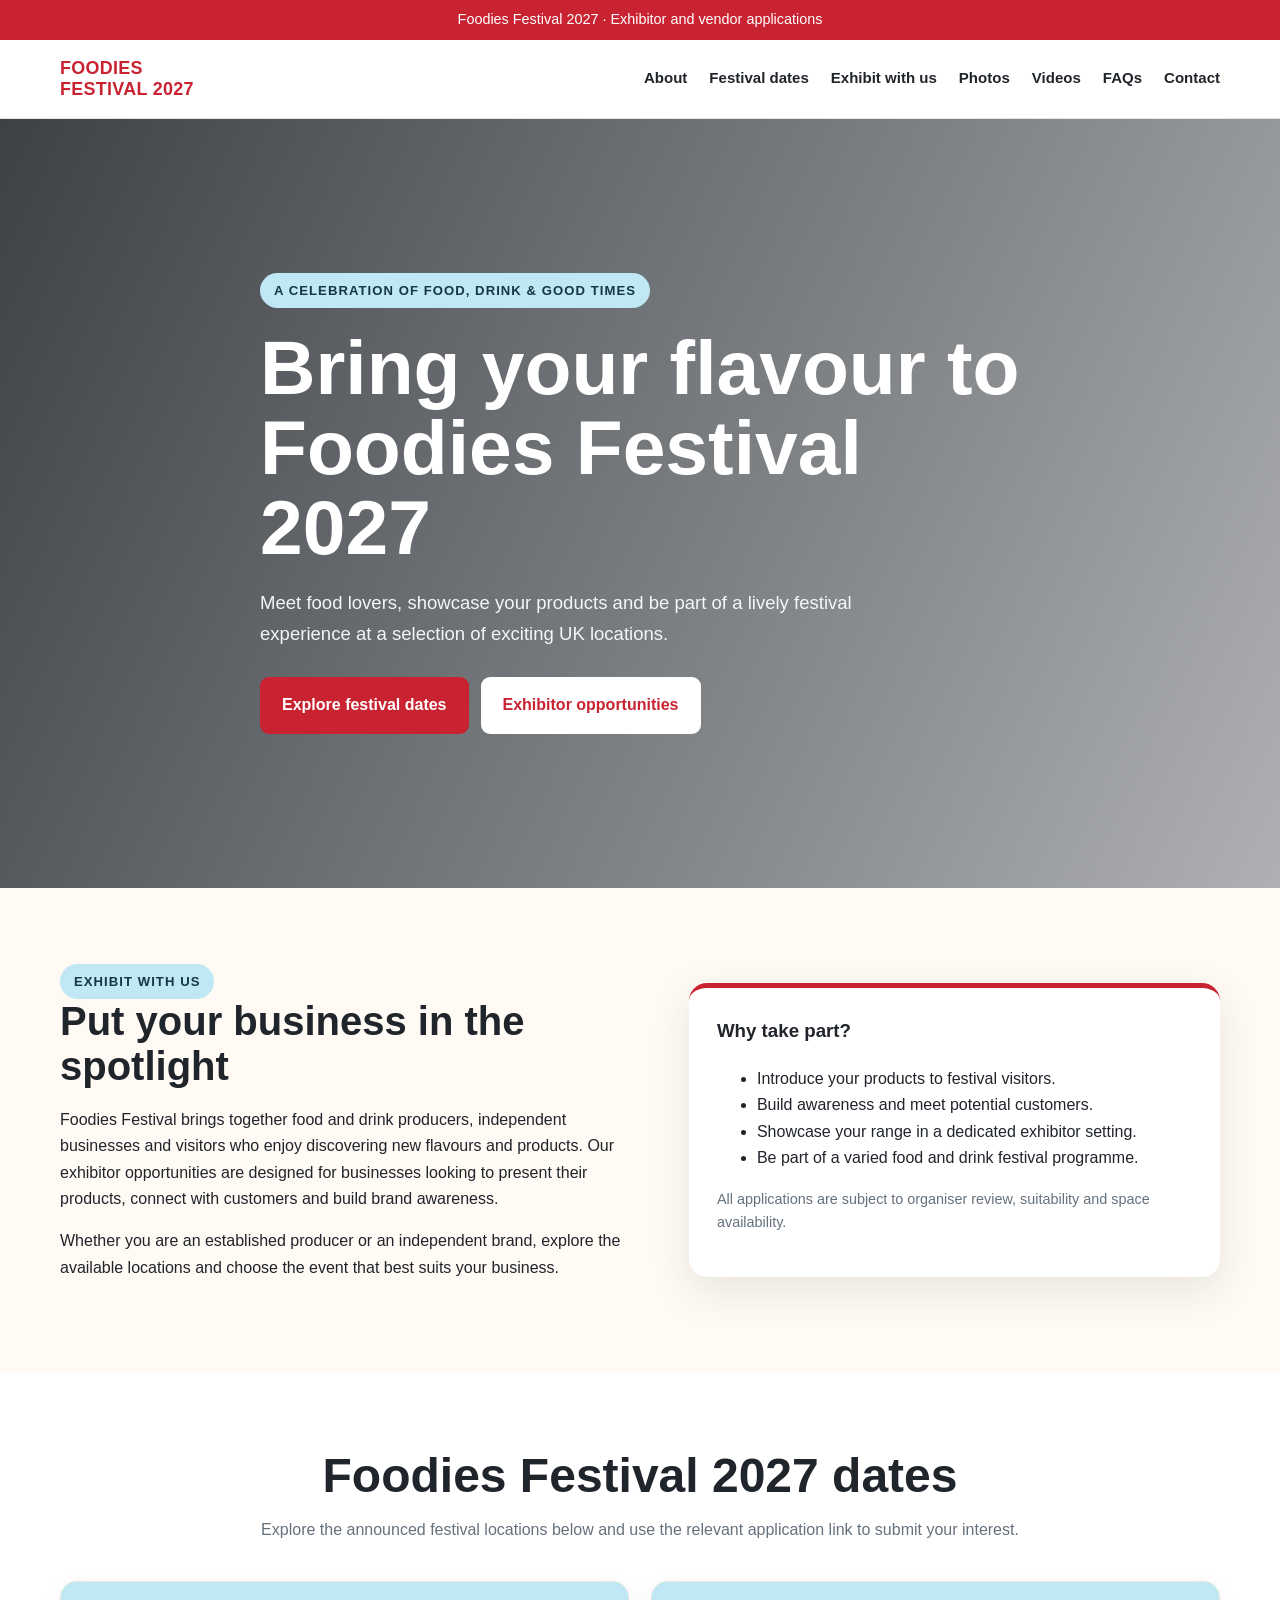
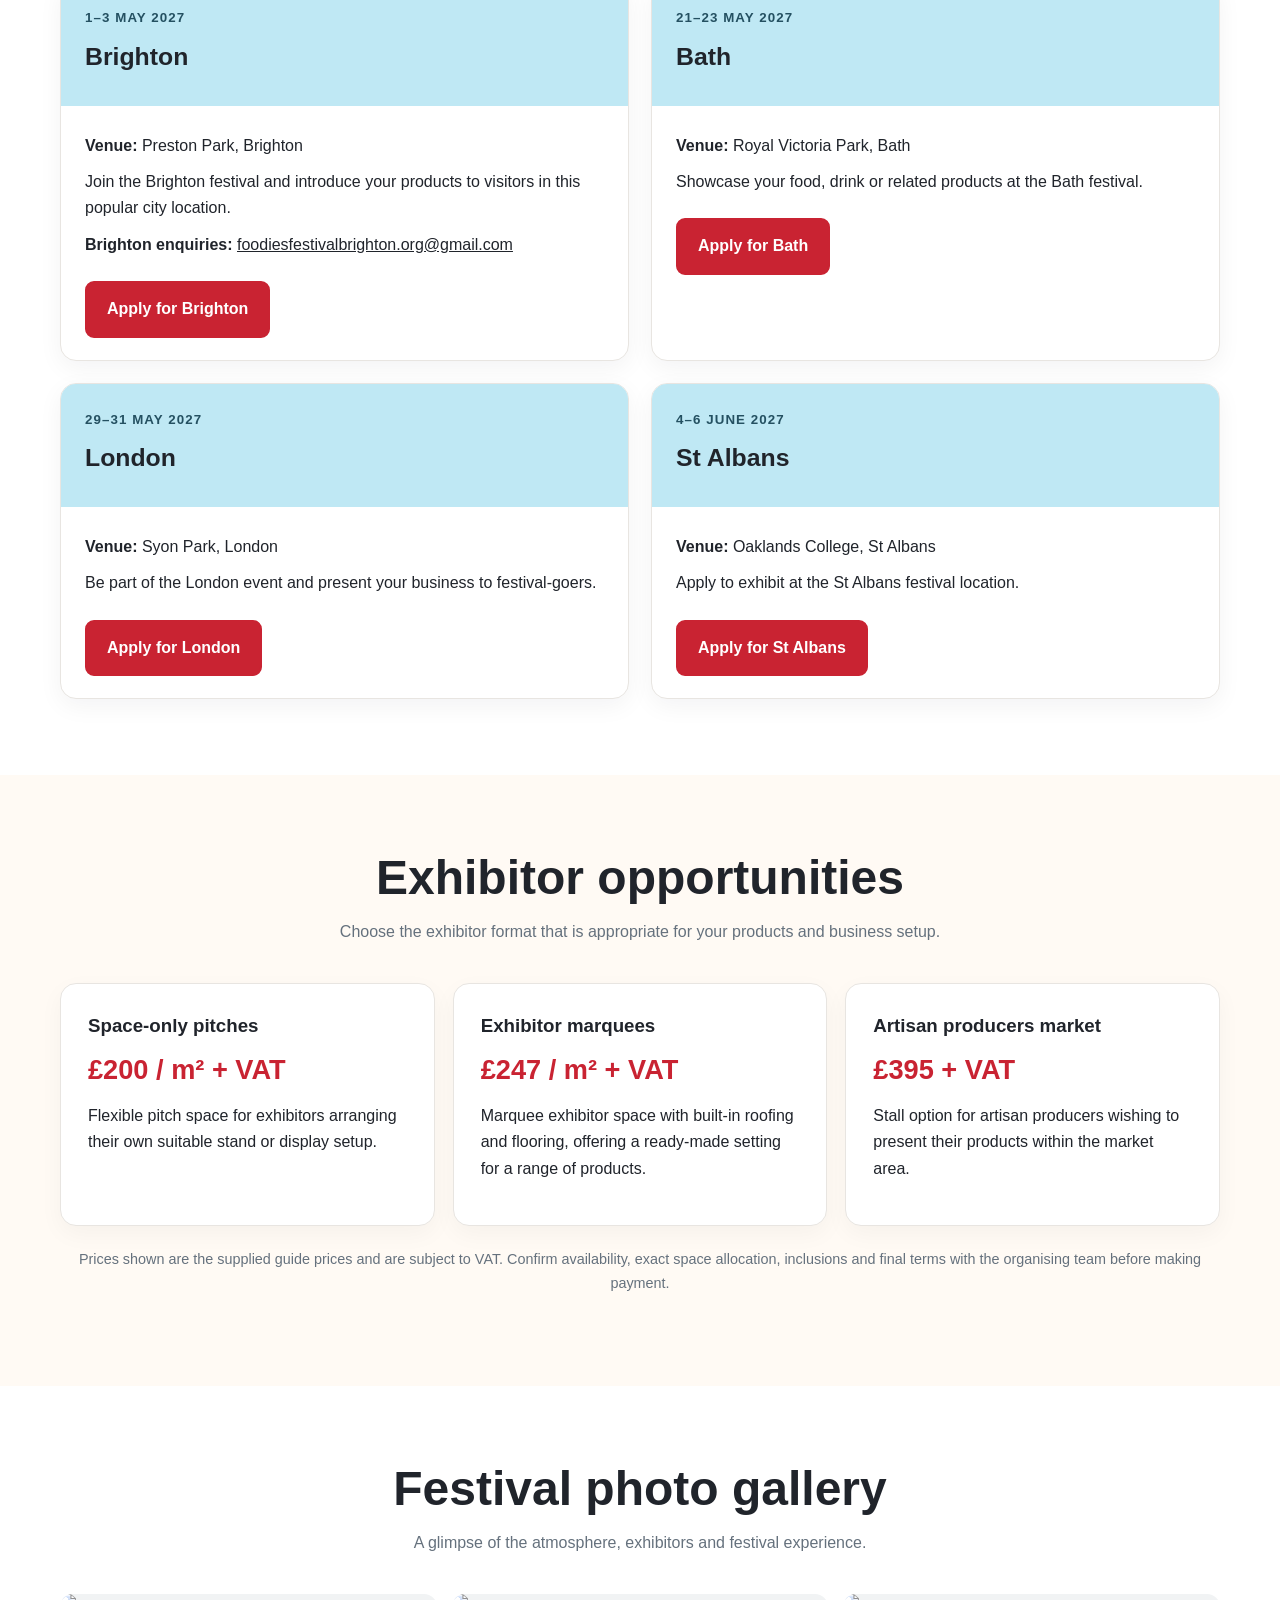
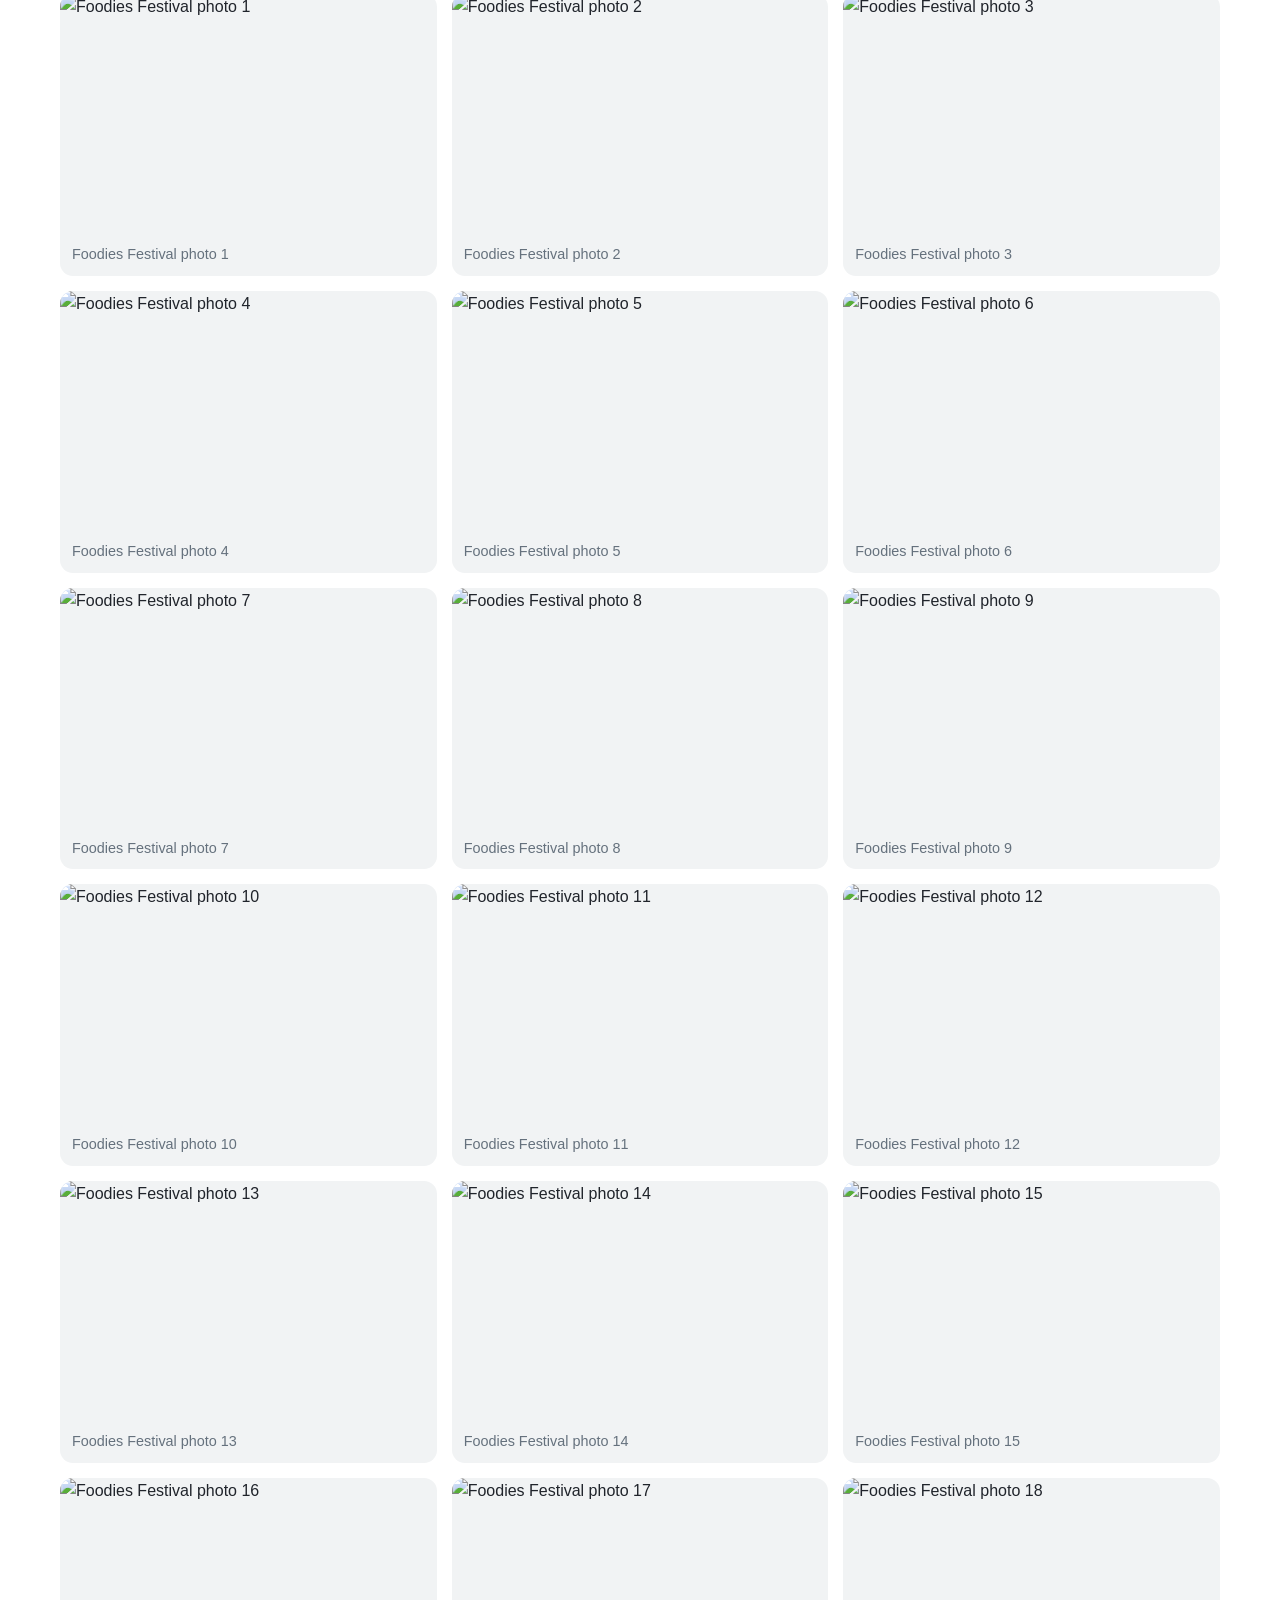
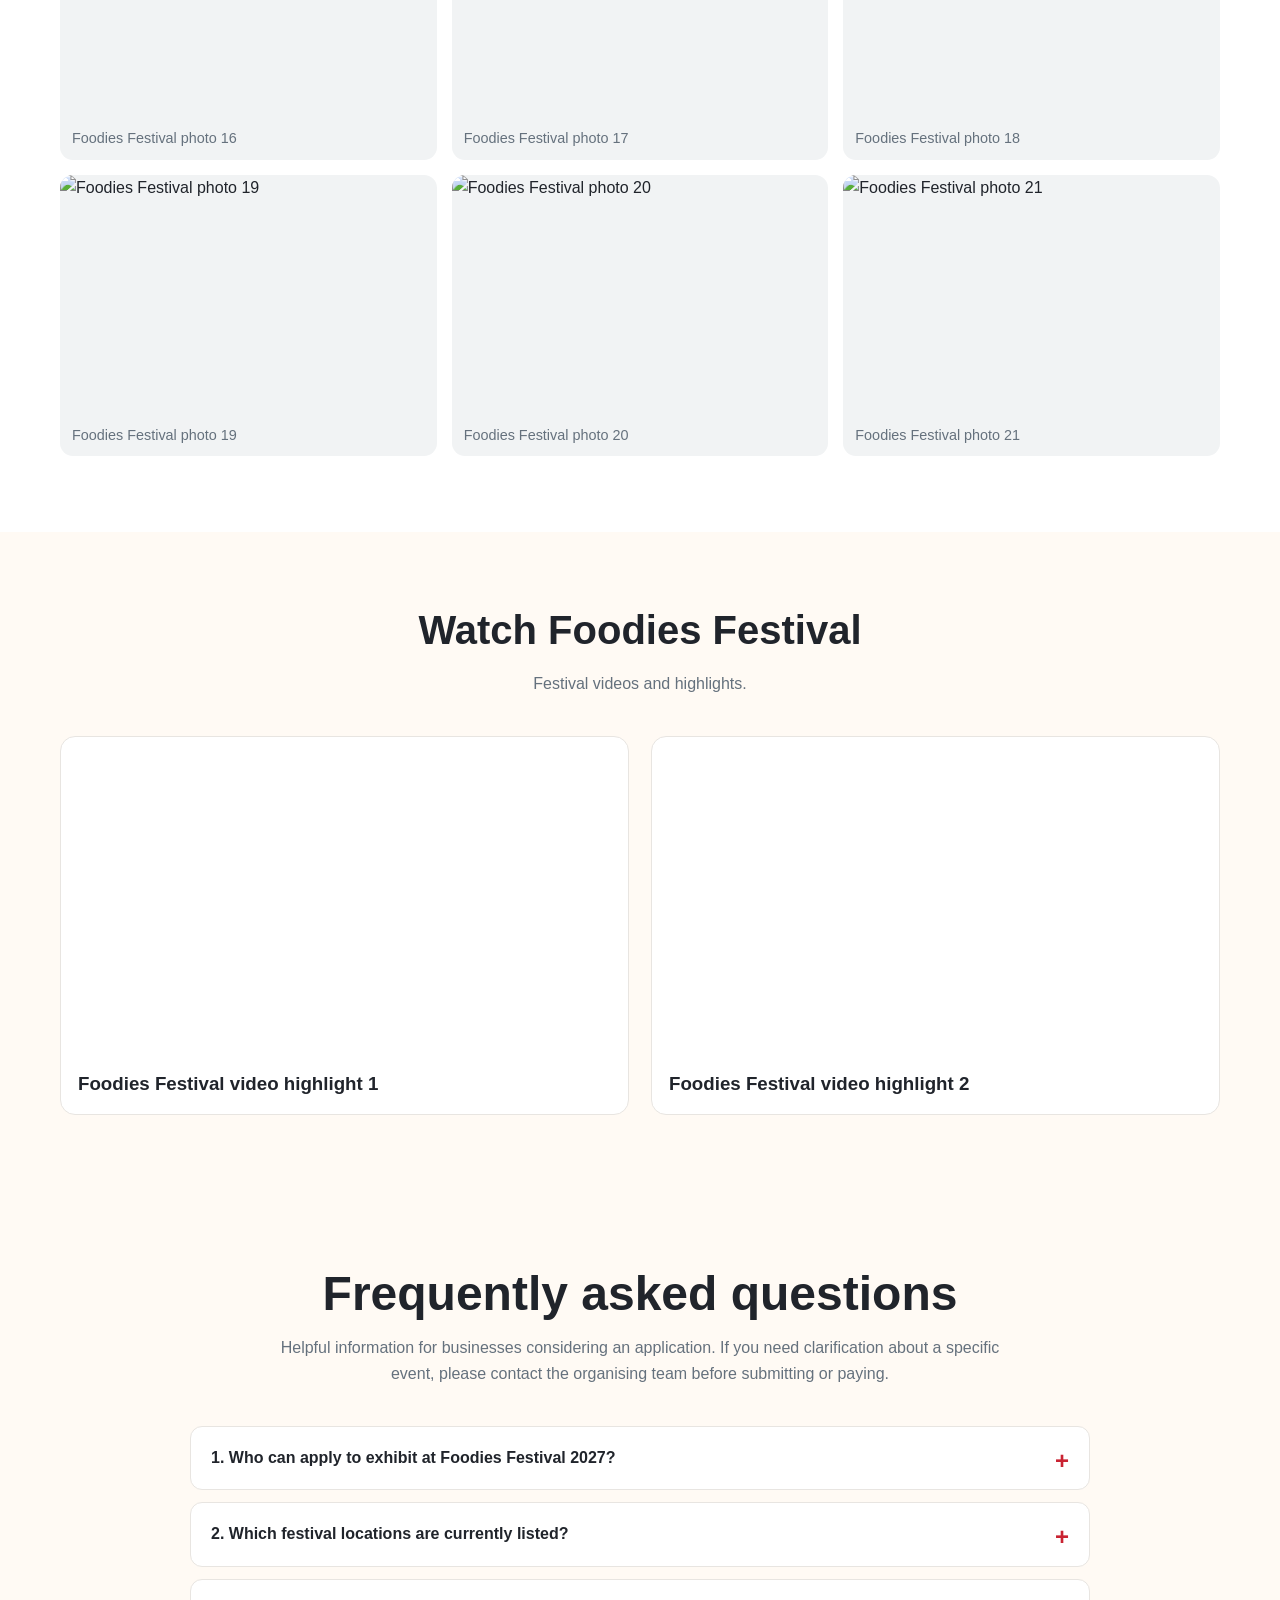
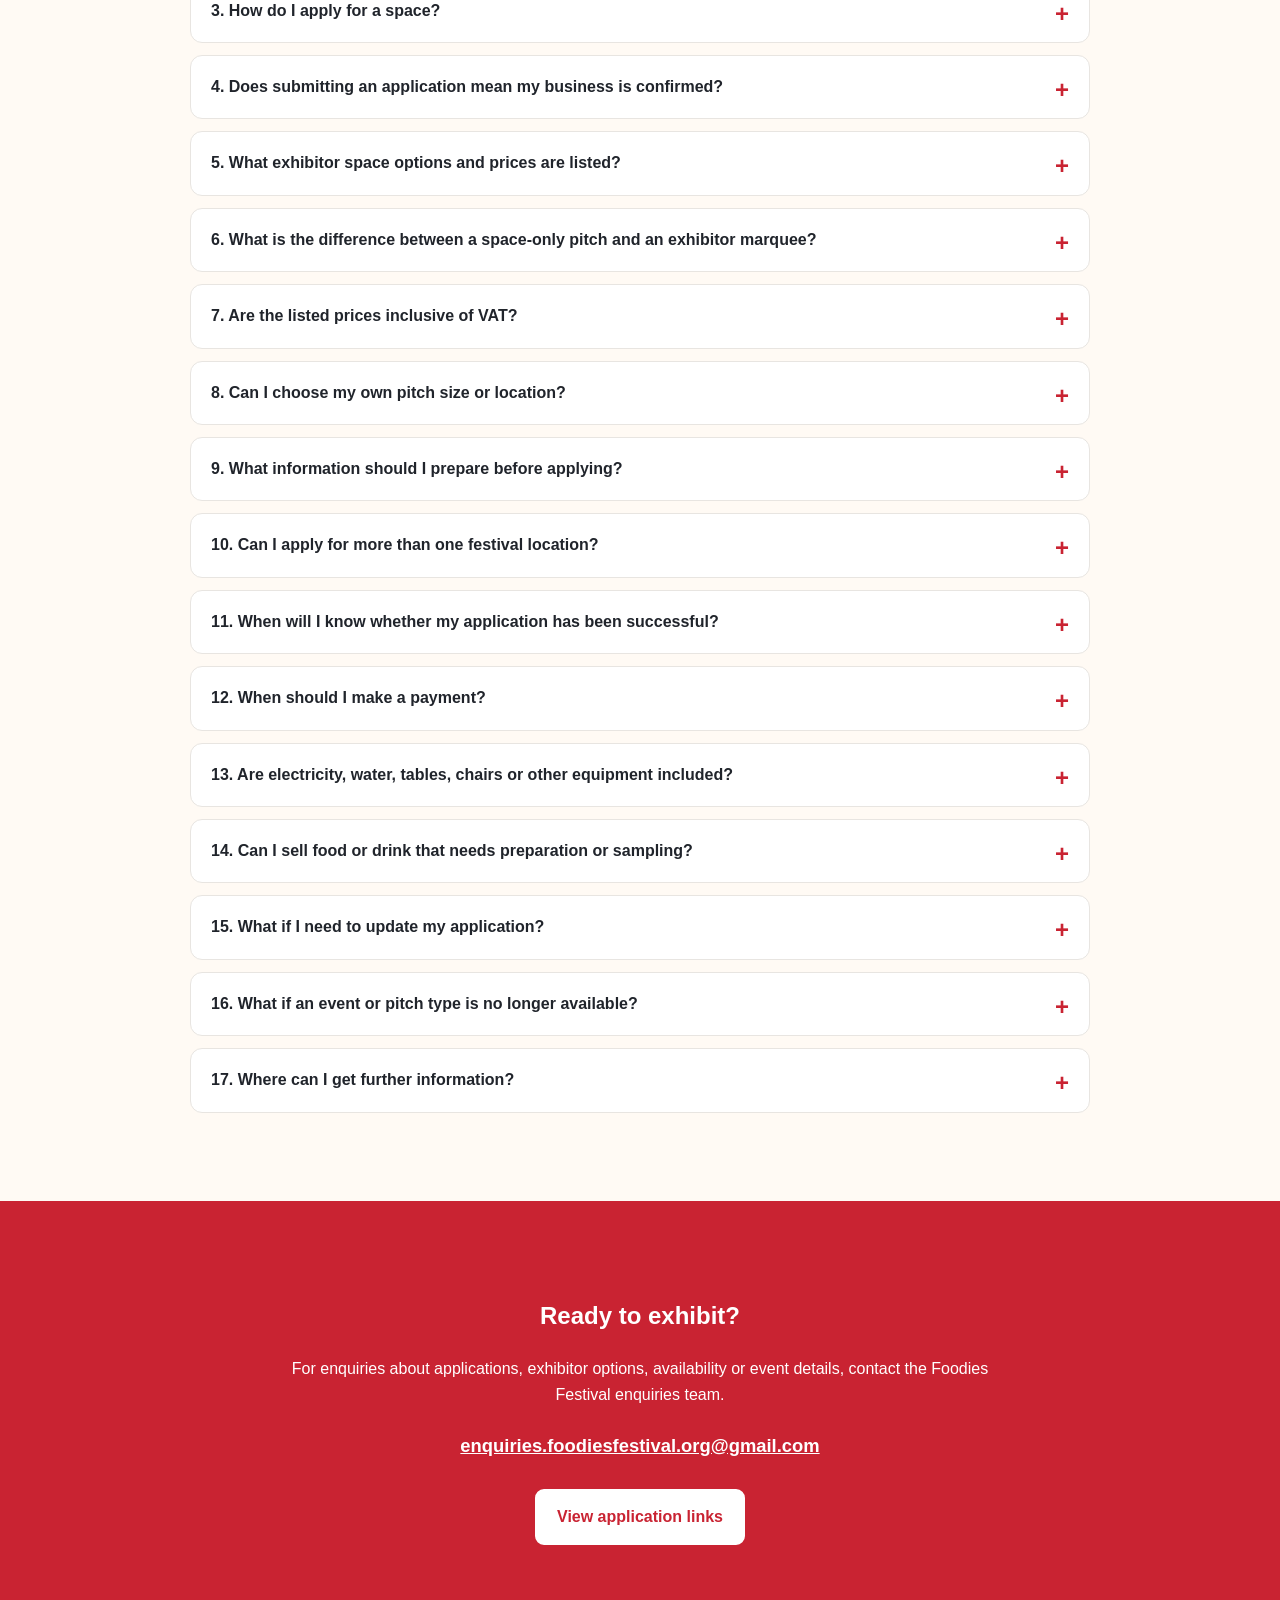
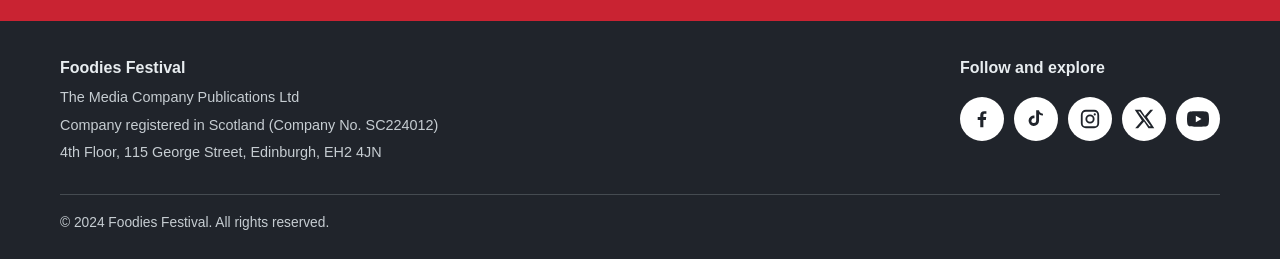
==== commit aff0435a: "Rename foodies-festival-2027-index-updated-v2.html to index.html" ====
--- a/index.html
+++ b/index.html
@@ -69,7 +69,7 @@
       <div class="wrap">
         <div class="section-head"><h2>Foodies Festival 2027 dates</h2><p>Explore the announced festival locations below and use the relevant application link to submit your interest.</p></div>
         <div class="events">
-          <article class="event-card"><div class="event-top"><small>1–3 May 2027</small><h3>Brighton</h3></div><div class="event-body"><p><strong>Venue:</strong> Preston Park, Brighton</p><p>Join the Brighton festival and introduce your products to visitors in this popular city location.</p><a class="btn" href="https://forms.gle/UnJWGFbuZVYTv3YJ9" target="_blank" rel="noopener">Apply for Brighton</a></div></article>
+          <article class="event-card"><div class="event-top"><small>1–3 May 2027</small><h3>Brighton</h3></div><div class="event-body"><p><strong>Venue:</strong> Preston Park, Brighton</p><p>Join the Brighton festival and introduce your products to visitors in this popular city location.</p><p><strong>Brighton enquiries:</strong> <a href="mailto:foodiesfestivalbrighton.org@gmail.com">foodiesfestivalbrighton.org@gmail.com</a></p><a class="btn" href="https://forms.gle/UnJWGFbuZVYTv3YJ9" target="_blank" rel="noopener">Apply for Brighton</a></div></article>
           <article class="event-card"><div class="event-top"><small>21–23 May 2027</small><h3>Bath</h3></div><div class="event-body"><p><strong>Venue:</strong> Royal Victoria Park, Bath</p><p>Showcase your food, drink or related products at the Bath festival.</p><a class="btn" href="https://forms.gle/Rv2wLnhvD7RY8WnKA" target="_blank" rel="noopener">Apply for Bath</a></div></article>
           <article class="event-card"><div class="event-top"><small>29–31 May 2027</small><h3>London</h3></div><div class="event-body"><p><strong>Venue:</strong> Syon Park, London</p><p>Be part of the London event and present your business to festival-goers.</p><a class="btn" href="https://forms.gle/SWzJC5YwPgg1yeUp7" target="_blank" rel="noopener">Apply for London</a></div></article>
           <article class="event-card"><div class="event-top"><small>4–6 June 2027</small><h3>St Albans</h3></div><div class="event-body"><p><strong>Venue:</strong> Oaklands College, St Albans</p><p>Apply to exhibit at the St Albans festival location.</p><a class="btn" href="https://forms.gle/ar5641Hg3BvzJhQH6" target="_blank" rel="noopener">Apply for St Albans</a></div></article>
@@ -143,7 +143,7 @@
           <a class="social-link" href="https://www.instagram.com/" target="_blank" rel="noopener" aria-label="Instagram" title="Instagram"><svg viewBox="0 0 24 24" aria-hidden="true"><path d="M7.5 2h9A5.5 5.5 0 0 1 22 7.5v9a5.5 5.5 0 0 1-5.5 5.5h-9A5.5 5.5 0 0 1 2 16.5v-9A5.5 5.5 0 0 1 7.5 2zm0 2A3.5 3.5 0 0 0 4 7.5v9A3.5 3.5 0 0 0 7.5 20h9a3.5 3.5 0 0 0 3.5-3.5v-9A3.5 3.5 0 0 0 16.5 4zm4.5 3a5 5 0 1 1 0 10 5 5 0 0 1 0-10zm0 2a3 3 0 1 0 0 6 3 3 0 0 0 0-6zm5.2-3.2a1.2 1.2 0 1 1 0 2.4 1.2 1.2 0 0 1 0-2.4z"/></svg></a>
           <a class="social-link" href="https://x.com/" target="_blank" rel="noopener" aria-label="Twitter X" title="Twitter / X"><svg viewBox="0 0 24 24" aria-hidden="true"><path d="M18.9 2H22l-6.8 7.8L23.2 22h-6.3L12 14.6 5.6 22H2.4l7.3-8.4L1.9 2h6.5l4.5 6.8zm-1.1 18h1.7L7.4 3.9H5.6z"/></svg></a>
           <a class="social-link" href="https://www.youtube.com/" target="_blank" rel="noopener" aria-label="YouTube" title="YouTube"><svg viewBox="0 0 24 24" aria-hidden="true"><path d="M23.5 6.2a3 3 0 0 0-2.1-2.1C19.5 3.6 12 3.6 12 3.6s-7.5 0-9.4.5A3 3 0 0 0 .5 6.2 31 31 0 0 0 0 12a31 31 0 0 0 .5 5.8 3 3 0 0 0 2.1 2.1c1.9.5 9.4.5 9.4.5s7.5 0 9.4-.5a3 3 0 0 0 2.1-2.1A31 31 0 0 0 24 12a31 31 0 0 0-.5-5.8zM9.6 15.6V8.4l6.2 3.6z"/></svg></a>
-        </div><p class="note" style="color:#c6cdd2">These open the main social platforms, not a specific page or group.</p></div>
+        </div></div>
       </div>
       <div class="copyright">© 2024 Foodies Festival. All rights reserved.</div>
     </div>
